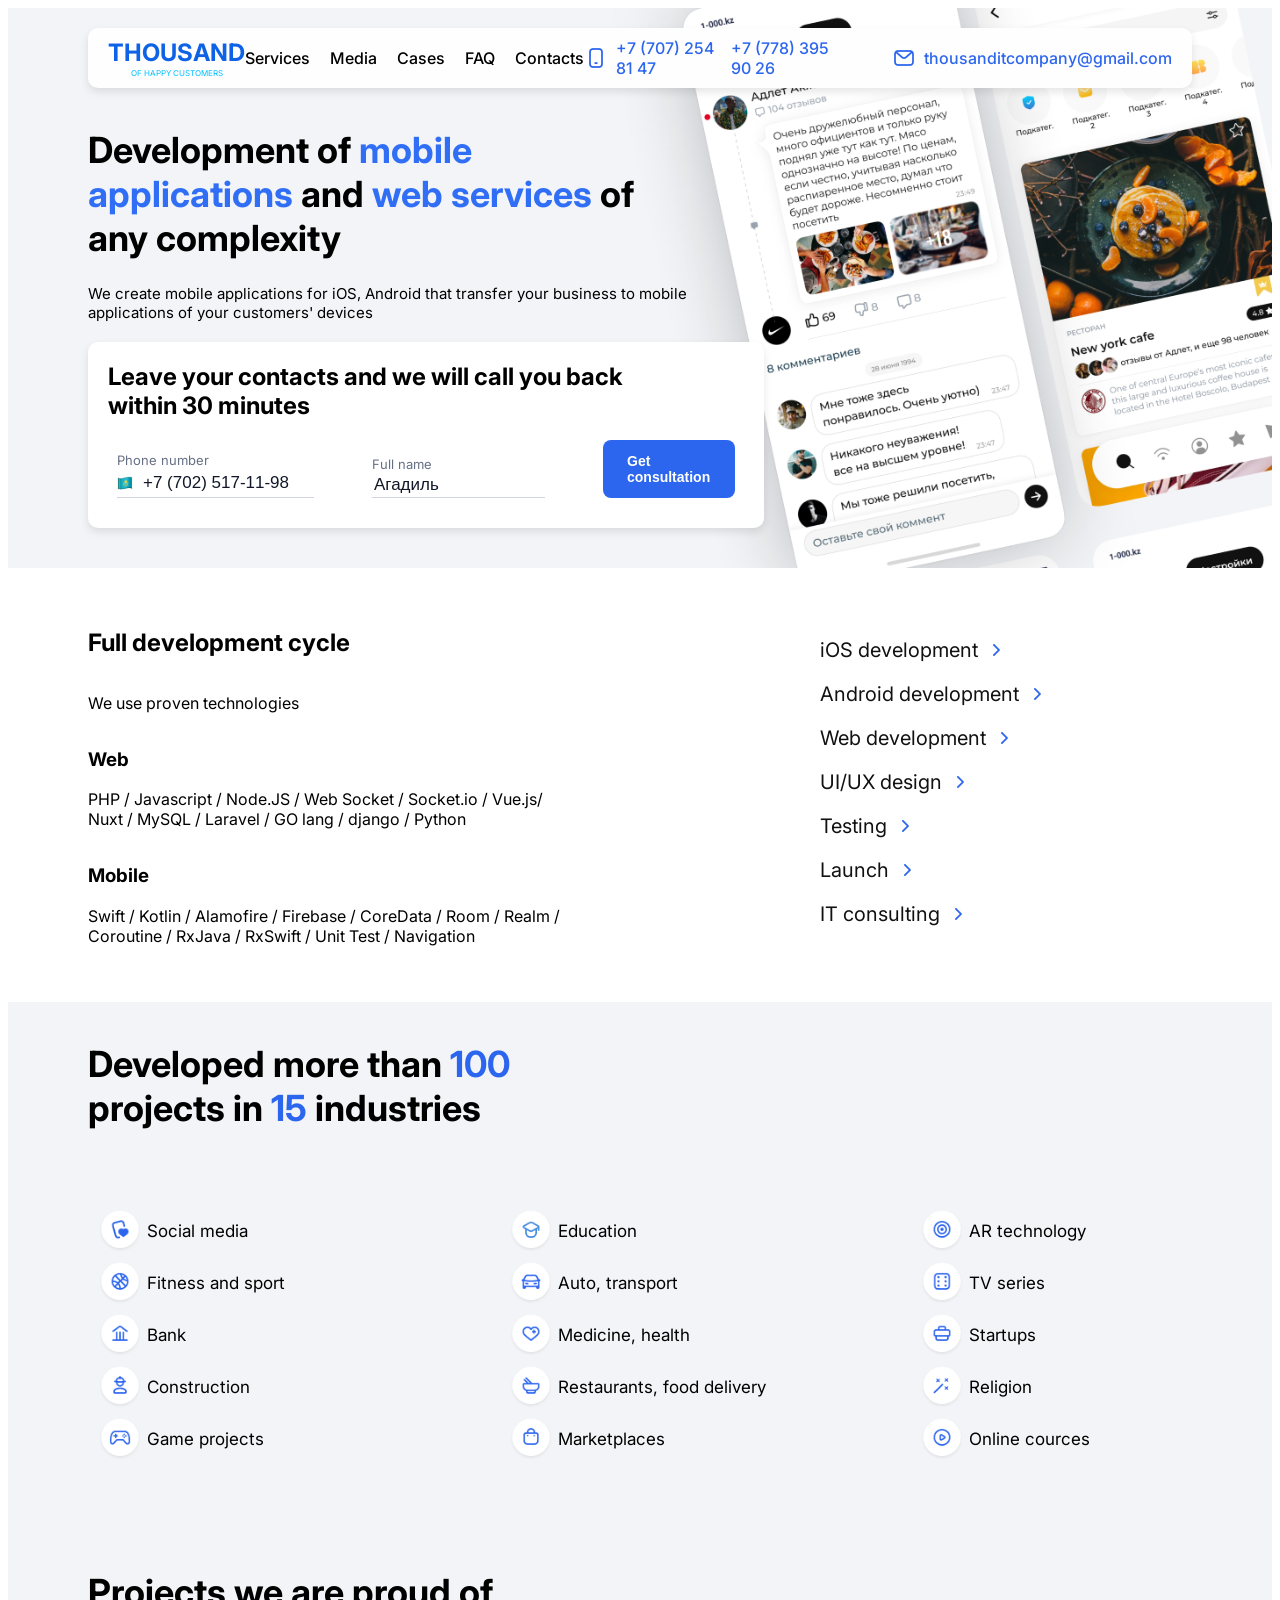
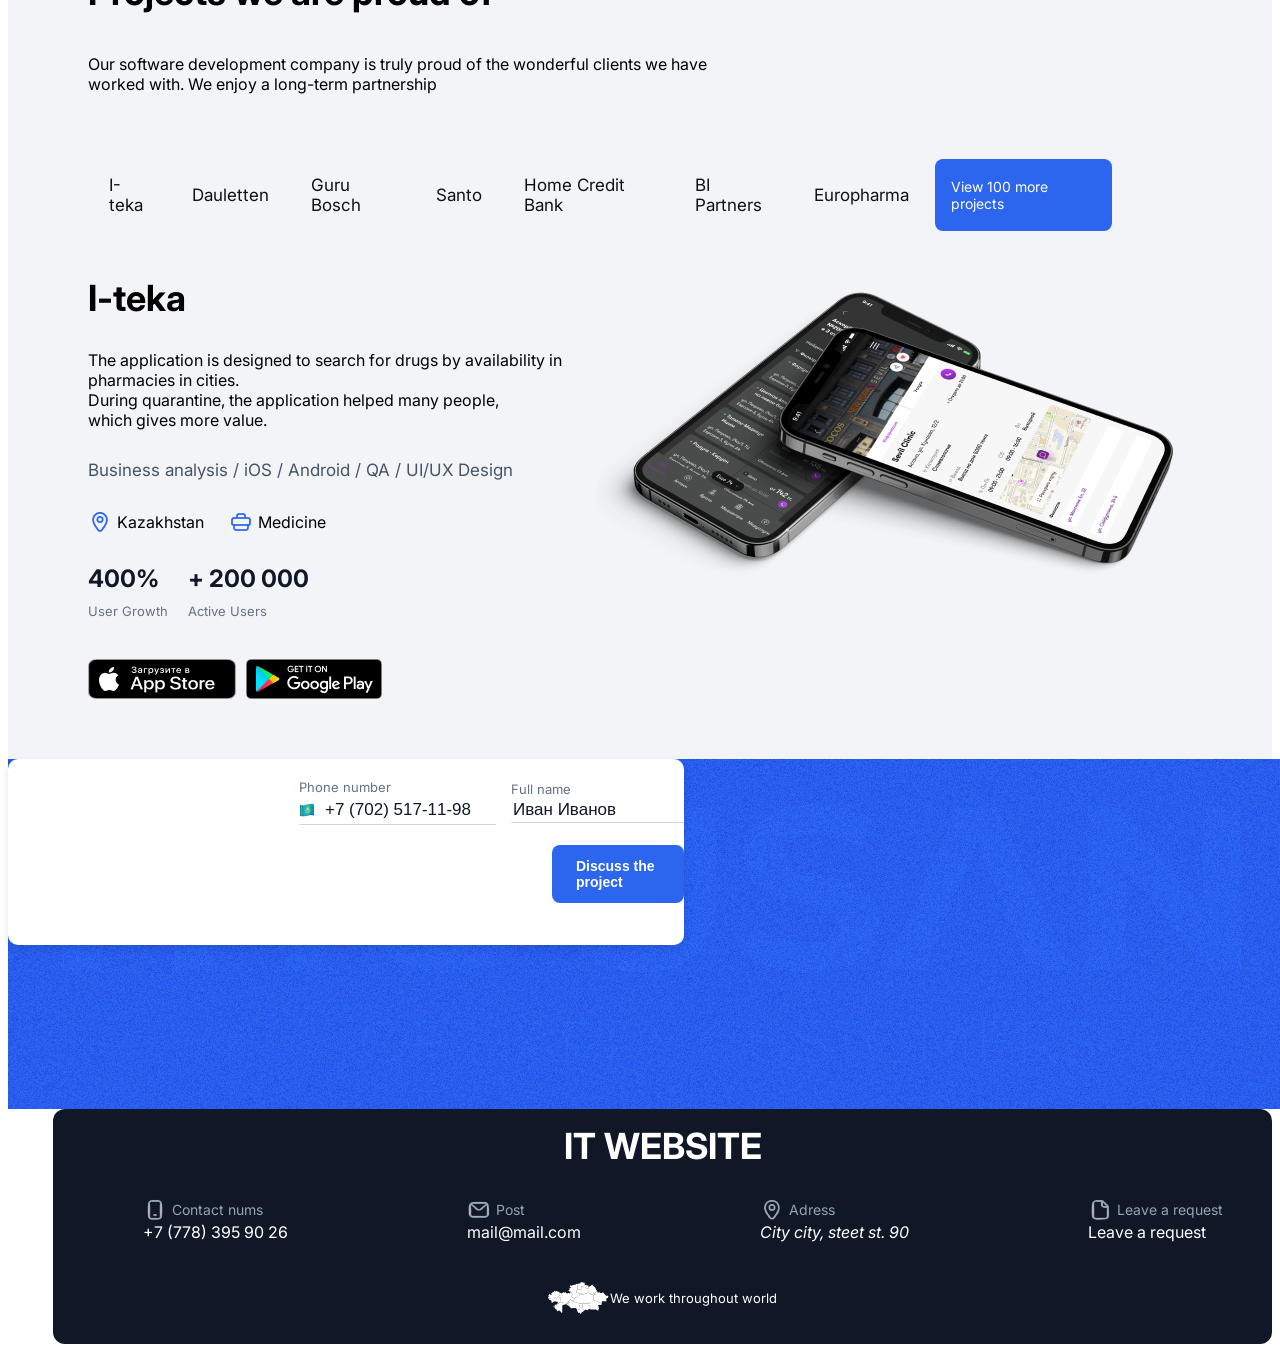
==== index.html @ 6e83b993 "98% desktop" ====
<!DOCTYPE html>
<html lang="ru">

<head>
    <meta charset="UTF-8">
    <title>Thousand</title>
    <link rel="preconnect" href="https://fonts.googleapis.com">
    <link rel="preconnect" href="https://fonts.gstatic.com" crossorigin>
    <link href="https://fonts.googleapis.com/css2?family=Inter:wght@100..900&display=swap" rel="stylesheet">
    <link rel="stylesheet" href="css/style.css">
    <meta name="viewport" content="width=device-width, initial-scale=1.0">
</head>

<body>
    <div class="page_background">
        <input type="checkbox" id="menu-toggle" class="menu-checkbox">

        <header class="header_mobile">
            <label for="menu-toggle" class="poloski" id="poloski">
                <span></span>
                <span></span>
                <span></span>
            </label>
            <div class="company_name">
                <span style="color: #2563eb; font-weight: bold;">IT WEBSITE</span>
            </div>
            <div class="mobile-header-contact">
                <a href="mailto:itcompany@mail.com">
                    <img src="img/email.png" alt="Email">
                </a>
            </div>
        </header>

        <div class="mobile-menu" id="mobileMenu">
            <label for="menu-toggle" class="close-btn" id="closeBtn">&times;</label>

            <div class="mobile-menu-logo">
                <span style="color: #2563eb; font-weight: bold; font-size: 22px;">IT WEBSITE</span>
            </div>

            <nav class="mobile-nav-links">
                <a href="#services" class="mob-link">Services</a>
                <a href="#media" class="mob-link">Media</a>
                <a href="#cases" class="mob-link">Cases</a>
                <a href="#faq" class="mob-link">FAQ</a>
                <a href="#contacts" class="mob-link">Contacts</a>
            </nav>

            <div class="mobile-menu-contacts">
                <div class="contact_group">
                    <a href="tel:+71111111111" class="contact_link"> +7 (111) 111 11 11</a>
                    <a href="tel:+71111111111" class="contact_link"> +7 (111) 111 11 11</a>
                </div>
                <div class="contact_group">
                    <a href="mailto:itcompany@mail.com" class="contact_link"><img src="img/email.png" alt="Email"
                            class="email_icon" /> itcompany@mail.com</a>
                </div>
            </div>
        </div>
        <header class="header_pc">
            <div class="company_name">
                <span>
                    THOUSAND
                </span>
                <p>
                    OF HAPPY CUSTOMERS
                </p>
            </div>
            <nav class="header_link">
                <a href="#services">Services</a>
                <a href="#media">Media</a>
                <a href="#cases">Cases</a>
                <a href="#faq">FAQ</a>
                <a href="#contacts">Contacts</a>
            </nav>
            <div class="header_contacts">
                <div class="contact_group">
                    <img src="img/phone.png" alt="Телефон" class="phone_icon" />
                    <a href="tel:+77072548147" class="contact_link">+7 (707) 254 81 47</a>
                    <a href="tel:+77783959026" class="contact_link">+7 (778) 395 90 26</a>
                </div>

                <div class="contact_group">
                    <img src="img/email.png" alt="Email" class="email_icon" />
                    <a href="mailto:thousanditcompany@gmail.com" class="contact_link">thousanditcompany@gmail.com</a>
                </div>
            </div>
        </header>
        <main>
            <h1>
                Development of <span class='text_blue'>mobile <br>
                    applications</span> and <span class='text_blue'>web services</span> of <br>
                any complexity
            </h1>
            <p>
                We create mobile applications for iOS, Android that transfer your business to mobile<br>
                applications of your customers' devices
            </p>
            <div class="form">
                <h2>
                    Leave your contacts and we will call you back <br>
                    within 30 minutes
                </h2>
                <form>
                    <div class="form_field">
                        <div class="form_section">
                            <label>Phone number </label>
                            <div class="input_flag">
                                <img src="img/kazahstan.png" class="flag-icon">
                                <input type="tel" placeholder="+7 (702) 517-11-98">
                            </div>
                        </div>
                        <div class="form_section">
                            <label>Full name</label>
                            <input type="text" placeholder="Агадиль">
                        </div>
                        <button class="button_form" type="submit">
                            Get <br>
                            consultation
                        </button>
                    </div>

                </form>
            </div>

        </main>
    </div>
    <div class="Full_Development_Cycle">
        <div class="Full_Development_Cycle_left">
            <h2>
                Full development cycle
            </h2>
            <p class="Full_Development_Cycle_h">
                We use proven technologies
            </p>
            <div class="Full_Development_Cycle_cont_left">
                <h3>
                    Web
                </h3>
                <p>
                    PHP / Javascript / Node.JS / Web Socket / Socket.io /
                    Vue.js/ <br>Nuxt / MySQL / Laravel / GO lang / django / Python
                </p>
            </div>
            <div class="Full_Development_Cycle_cont_left">
                <h3>
                    Mobile
                </h3>
                <p>
                    Swift / Kotlin / Alamofire / Firebase / CoreData / Room / Realm /<br>
                    Coroutine / RxJava / RxSwift / Unit Test / Navigation
                </p>
            </div>
        </div>
        <div class="Full_Development_Cycle_right">
            <a href="#">
                iOS development <img src="img/strelka.png">
            </a>
            <a href="#">
                Android development <img src="img/strelka.png">
            </a>
            <a href="#">
                Web development <img src="img/strelka.png">
            </a>
            <a href="#">
                UI/UX design <img src="img/strelka.png">
            </a>
            <a href="#">
                Testing <img src="img/strelka.png">
            </a>
            <a href="#">
                Launch <img src="img/strelka.png">
            </a>
            <a href="#">
                IT consulting <img src="img/strelka.png">
            </a>
        </div>
    </div>
    <div class="page_3">
        <h2>
            Developed more than <span class="blue">100</span>
            <br>
            projects in <span class="blue">15</span> industries
        </h2>
        <div class="page_3_cat">
            <p>
                <img src="img/sm.png"> Social media
            </p>
            <p>
                <img src="img/fas.png"> Fitness and sport
            </p>
            <p>
                <img src="img/bank.png"> Bank
            </p>
            <p>
                <img src="img/construction.png"> Construction
            </p>
            <p>
                <img src="img/gp.png"> Game projects
            </p>
            <p>
                <img src="img/education.png"> Education
            </p>
            <p>
                <img src="img/at.png"> Auto, transport
            </p>
            <p>
                <img src="img/mh.png"> Medicine, health
            </p>
            <p>
                <img src="img/rfd.png"> Restaurants, food delivery
            </p>
            <p>
                <img src="img/market.png"> Marketplaces
            </p>
            <p>
                <img src="img/art.png"> AR technology
            </p>
            <p>
                <img src="img/tvs.png"> TV series
            </p>
            <p>
                <img src="img/start.png"> Startups
            </p>
            <p>
                <img src="img/religion.png"> Religion
            </p>
            <p>
                <img src="img/oc.png"> Online cources
            </p>

        </div>
        <h2>
            Projects we are proud of
        </h2>
        <p class="p_page_3">
            Our software development company is truly
            proud of the wonderful clients we have <br>
            worked with. We enjoy a long-term partnership
        </p>
        <div class="page_3_link_and_text">
            <div class="links_bar">
                <div class="links">
                    <a href="#I-teka">
                        I-teka
                    </a>
                    <a href="Dauletten">
                        Dauletten
                    </a>
                    <a href="Guru Bosch">
                        Guru Bosch
                    </a>
                    <a href="Santo">
                        Santo
                    </a>
                    <a href="Home Credit Bank">
                        Home Credit Bank
                    </a>
                    <a href="BI Partners">
                        BI Partners
                    </a>
                    <a href="Europharma">
                        Europharma
                    </a>
                </div>
                <div class="links_bar_button">
                    <a href="view_100">
                        View 100 more projects
                    </a>
                </div>
            </div>
            <div class="text_and_img_page_3">
                <div class="text_and_img_page_3_left">
                    <h2 id="I-teka">
                        I-teka
                    </h2>
                    <p class="p_page_3">
                        The application is designed to search for drugs by availability in pharmacies in cities. <br>
                        During quarantine, the application helped many people, <br>
                        which gives more value.
                    </p>
                    <p class="p_page_3_2">
                        Business analysis / iOS / Android / QA / UI/UX Design
                    </p>
                    <div class="left_img">
                        <p>
                            <img src="img/geo_blue.png"> Kazakhstan
                        </p>
                        <p>
                            <img src="img/case.png"> Medicine
                        </p>
                    </div>
                    <div class="procent">
                        <div class="procent_1">
                            <span>400%</span>
                            <p>
                                User Growth
                            </p>
                        </div>
                        <div class="procent_2">
                            <span>+ 200 000</span>
                            <p>
                                Active Users
                            </p>
                        </div>
                    </div>
                    <div class="download">
                        <img src="img/ios.png">
                        <img src="img/android.png">
                    </div>
                </div>

                <div class="text_and_img_page_3_right">
                    <img src="img/1.png">
                </div>
            </div>
        </div>
        <div class="form_discuss">
            <div class="form_discuss_left">

            </div>
            <div class="form_discuss_right">
                <div class="form">

                    <form>
                        <div class="form_field" id="form_field">
                            <div class="form_f">
                                <div class="form_section" id="form_section">
                                    <label>Phone number </label>
                                    <div class="input_flag">
                                        <img src="img/kazahstan.png" class="flag-icon">
                                        <input type="tel" placeholder="+7 (702) 517-11-98">
                                    </div>
                                </div>
                                <div class="form_section">
                                    <label>Full name</label>
                                    <input type="text" placeholder="Иван Иванов">
                                </div>
                            </div>
                            <button class="button_form" type="submit" id="button_form">
                                Discuss the project
                            </button>
                        </div>

                    </form>
                </div>
            </div>
        </div>
    </div>
    <footer>
        <h2>
            IT WEBSITE
        </h2>
        <div class="footer_info">
            <div class="footer_content">
                <div class="footer_content_row_img">
                    <img src="img/phone_footer.png">
                    <span>Contact nums</span>
                </div>
                <a href="tel:+77783959026">+7 (778) 395 90 26</a>
            </div>

            <div class="footer_content">
                <div class="footer_content_row_img">
                    <img src="img/email_footer.png">
                    <span>Post</span>
                </div>
                <a href="mailto:mail@mail.com"> mail@mail.com</a>
            </div>

            <div class="footer_content">
                <div class="footer_content_row_img">
                    <img src="img/geo_footer.png">
                    <span>Adress</span>
                </div>
                <address>
                    City city, steet st. 90
                </address>
            </div>
            <div class="footer_content">
                <div class="footer_content_row_img">
                    <img src="img/doc_footer.png">
                    <span>Leave a request</span>
                </div>
                <a href="#"> Leave a request</a>
            </div>
        </div>
        <div class="footer_down">
            <img src="img/footer_info.png">
            <span>We work throughout world</span>
        </div>
    </footer>
</body>

</html>
---- css/style.css ----
body {
    display: flex;
    flex-direction: column;
    font-family: "Inter", Arial, sans-serif;
    font-size: 16px;
    min-height: 100vh;

}

.page_background {
    flex: 1 0 auto;
    background-size: cover;
    background-image: url('../img/background.png');
    background-position: center;
    background-repeat: no-repeat;
}

main {
    margin: 40px 80px;
    font-size: 18px;
}

main p {
    font-size: 15px;
}

header {
    display: flex;
    flex-direction: row;
    justify-content: space-between;
    align-items: center;
    height: 60px;
    margin: 20px 80px;
    position: sticky;
    top: 0;
    z-index: 1000;
    background-color: #fffefe;
    box-shadow: 0 4px 8px rgba(0, 0, 0, 0.1);
    border-radius: 10px;

}

header a {
    text-decoration: none;
    color: black;
    font-weight: 500;
}

header img {
    display: block;
    width: 24px;
    height: 24px;
}

.company_name {
    padding-left: 20px;
}

.company_name span {
    font-size: 24px;
    font-weight: bold;
    color: #0E62E6;
}

.company_name p {
    font-size: 8px;
    padding: 0;
    margin: 1px;
    text-align: center;
    color: #00BFFF;
}

.header_contacts {
    display: flex;
    flex-direction: row;
    gap: 30px;
}

.header_link {
    display: flex;
    flex-direction: row;
    gap: 20px;
}

.contact_group {
    display: flex;
    flex-direction: row;
    gap: 8px;
    align-items: center;
    padding-right: 20px;
}

.contact_group a {
    color: #2D66EE;
}

.text_blue {
    color: #306FF5;
}

.form {
    width: 676px;
    height: 186px;
    background-color: #FFFFFF;
    box-shadow: 0 4px 8px rgba(0, 0, 0, 0.1);
    border-radius: 10px;
}

.form h2 {
    font-size: 24px;
    font-weight: 700;
    margin-left: 20px;
    padding-top: 20px;
}

input {
    border: none;
    border-bottom: 0.7px solid #D0D5DD;
    padding-bottom: 4px;
}

.input_flag {
    border: none;
    display: flex;
    align-items: center;
    gap: 8px;
    border-bottom: 0.7px solid #D0D5DD;
    padding-bottom: 4px;
}

::placeholder {
    color: #101828;
    font-size: 17px;
    font-weight: 400;
}

.input_flag input {
    border-bottom: none;
    padding-bottom: 0;
}

label {
    font-size: 13px;
    color: #667085;
}

.form_field {
    display: flex;
    flex-direction: row;
    justify-content: space-around;
    align-items: flex-end;
}

.form_section {
    display: flex;
    flex-direction: column;
    gap: 5px;
}

.flag-icon {
    width: 16px;
    height: 20px;
}

.button_form {
    background-color: #2D66EE;
    color: white;
    width: 132px;
    height: 58px;
    text-align: left;
    padding: 11px 24px;
    font-size: 14px;
    font-weight: 600;
    border: none;
    border-radius: 8px;
}

footer {
    background-color: #101828;
    margin-left: 45px;
    margin-bottom: 20px;
    border-radius: 12px;
    padding-bottom: 30px;

}

footer h2 {
    font-size: 36px;
    text-align: center;
    color: white;
    margin-top: 15px;
}

.footer_content {
    display: flex;
    flex-direction: column;
    justify-content: space-between;
    color: #98A2B3;

}

.footer_info img {
    width: 30.41px;
    height: 16px;
}

.footer_info {
    display: flex;
    flex-direction: row;
    gap: 80px;
    margin-left: 40px;
    margin-bottom: 40px;
    justify-content: space-around;
}

.footer_content_row_img {
    display: flex;
    flex-direction: row;
    align-items: center;
    font-size: 14px;
    color: #98A2B3;
    gap: 5px;
}

.footer_content_row_img img {
    width: 24px;
    height: 24px;
}

.footer_content a,
address {
    text-decoration: none;
    color: white;
}

.footer_down {
    display: flex;
    flex-direction: row;
    align-items: center;
    justify-content: center;
    color: #FFFFFF;
    font-size: 13px;
}

.mobile-menu {
    display: none;
}

.header_mobile {
    display: none;
}

.menu-checkbox {
    display: none;
}

.mobile-menu {
    display: none;
    flex-direction: column;
    justify-content: space-between;
    position: fixed;
    top: 0;
    left: 0;
    width: 100%;
    height: 100vh;
    background-color: #ffffff;
    z-index: 2000;
    padding: 25px 20px;
    box-sizing: border-box;
}

.menu-checkbox:checked~.mobile-menu {
    display: flex;
}

.mobile-nav-links {
    display: flex;
    flex-direction: column;
    gap: 20px;
}

.mob-link {
    text-decoration: none;
    color: #101828;
    font-size: 20px;
    font-weight: 500;
}

.mobile-menu-contacts {
    display: flex;
    flex-direction: row;
    gap: 5px;
}

.mobile-menu-contacts .contact_group {
    flex-direction: column;
    align-items: flex-start;
}

.close-btn {
    font-size: 36px;
    color: #2D66EE;
    align-self: flex-start;
    line-height: 1;
}

.Full_Development_Cycle {
    display: flex;
    flex-direction: row;
    background-color: #FFFFFF;
    margin: 40px 80px;
    align-items: flex-start;
    gap: 200px;

}

.Full_Development_Cycle_left {
    display: flex;
    flex-direction: column;

}

.Full_Development_Cycle_right {
    margin-top: 20px;
    display: flex;
    flex-direction: column;
    font-size: 17px;
    margin-left: 50px;

}

.Full_Development_Cycle_cont_left h2 {
    font-size: 36px;
}

.Full_Development_Cycle_right img {
    display: block;
    box-sizing: border-box;
    width: 7px;
    height: 12px;
}

.Full_Development_Cycle_right a {
    display: flex;
    flex-direction: row;
    gap: 15px;
    align-items: center;
    font-weight: 400;
    font-size: 20px;
    padding: 10px;
}


.Full_Development_Cycle_right a:link,
.Full_Development_Cycle_right a:visited {
    color: #111111;
    text-decoration: none;
}

.Full_Development_Cycle_right a:hover {
    text-decoration: underline;
    text-decoration-color: #2D66EE;
    cursor: pointer;
}

.page_3 {
    background-color: #F2F4F7;
    display: flex;
    flex-direction: column;
}

.page_3_cat {
    display: flex;
    flex-direction: column;
    flex-wrap: wrap;
    gap: 10px;
    margin: 40px 80px;
    width: 1223px;
    height: 280px;
}

.page_3_cat p {
    display: flex;
    flex-direction: row;
    font-size: 17px;
    padding: 0;
    margin: 10px;
    align-items: center;
    gap: 5px;
    width: 331px;
    height: 22px;
    font-weight: 500px;
}

.page_3_cat p img {
    width: 44px;
    height: 44px;
}

.blue {
    color: #2D66EE;
}

.page_3 h2 {
    font-size: 36px;
    margin: 40px 80px;
}

.p_page_3 {
    margin: 0px 80px;
    padding: 0;
}

.page_3_link_and_text {
    display: flex;
    flex-direction: column;
    margin: 20px 80px;
    justify-content: space-between;
}

.links_bar {
    display: flex;
    flex-direction: row;
    gap: 10px;
    margin: 45px 80px;
    margin-left: 5px;
}

.links {
    display: flex;
    font-size: 17px;
    gap: 10px;
}

.links a {
    display: flex;
    flex-direction: row;
    align-items: center;
    padding: 16px;
}

.links_bar_button {
    background-color: #2D66EE;
    align-items: center;
    border-radius: 8px;
    display: flex;
    justify-content: center;
    margin-left: auto;
}

.links_bar_button a {
    padding: 16px;
    font-size: 14px;
    text-decoration: none;
    color: white;
    align-items: center;
}

.links a:link,
.links a:visited {
    color: #111111;
    text-decoration: none;
}
.links a.active { 
  text-decoration: underline; 
}

.links a:hover {
    text-decoration: underline;
    text-decoration-color: #2D66EE;
    cursor: pointer;
}

.text_and_img_page_3 {
    display: flex;
    flex-direction: row;
    align-items: flex-start;
    
}
.text_and_img_page_3_left p{
    margin: 30px 0;
}
.text_and_img_page_3_left h2 {
    font-size: 36px;
    margin: 0;
}
.text_and_img_page_3_right img{
    width: 600px;
    height: 326px;
}
.p_page_3_2{
    font-size: 17px;
    color: #475467;
}
.left_img{
    display: flex;
    gap: 25px;
}
.left_img img {
    width: 24px;
    height: 24px;
}
.left_img p{
    display: flex;
    flex-direction: row;
    gap: 5px;
    align-items: center;
    margin: 0;
}

.download{
    display: flex;
    flex-direction: row;
    gap: 10px;
    margin: 40px 0;
}
.procent{
    display: flex;
    gap: 20px;
    margin-top: 30px;

}
.procent span{
    color: #101828;
    font-size: 24px;
    font-style: bold;
    font-weight: 700;
}
.procent div{
    display: flex;
    flex-direction: column;
}
.procent div p{
    color:#667085;
    font-size: 13px;
    margin-top: 10px;
    margin-bottom: 0;
}
#form_field{
    padding-top: 20px;
    display: flex;
    flex-direction: column;
    gap: 20px;
}

.form_f{
    display: flex;
    flex-direction: row;
    align-items: center;
    justify-content: flex-start;
    gap: 15px;
}
#button_form {
    align-self: flex-end; 
}
.form_discuss{
    width: 1440px;
    height: 350px;
    background-image: url("../img/Fr.png");
    background-repeat: no-repeat;
}

@media (max-width: 768px) {
    body {
        font-size: 15px;
    }

    .header_pc {
        display: none;
    }

    .header_mobile {
        display: flex;
        justify-content: space-between;
        align-items: center;
        padding: 15px 20px;
        margin: 10px 15px;
        background: #fff;
        box-shadow: 0 2px 5px;
        position: sticky;
        top: 0;
        z-index: 100;
    }

    .poloski {
        display: flex;
        flex-direction: column;
        justify-content: space-between;
        width: 24px;
        height: 18px;
    }

    .poloski span {
        display: block;
        height: 3px;
        width: 100%;
        background-color: #2D66EE;
        border-radius: 2px;
    }

    main {
        margin: 20px 15px;
    }

}
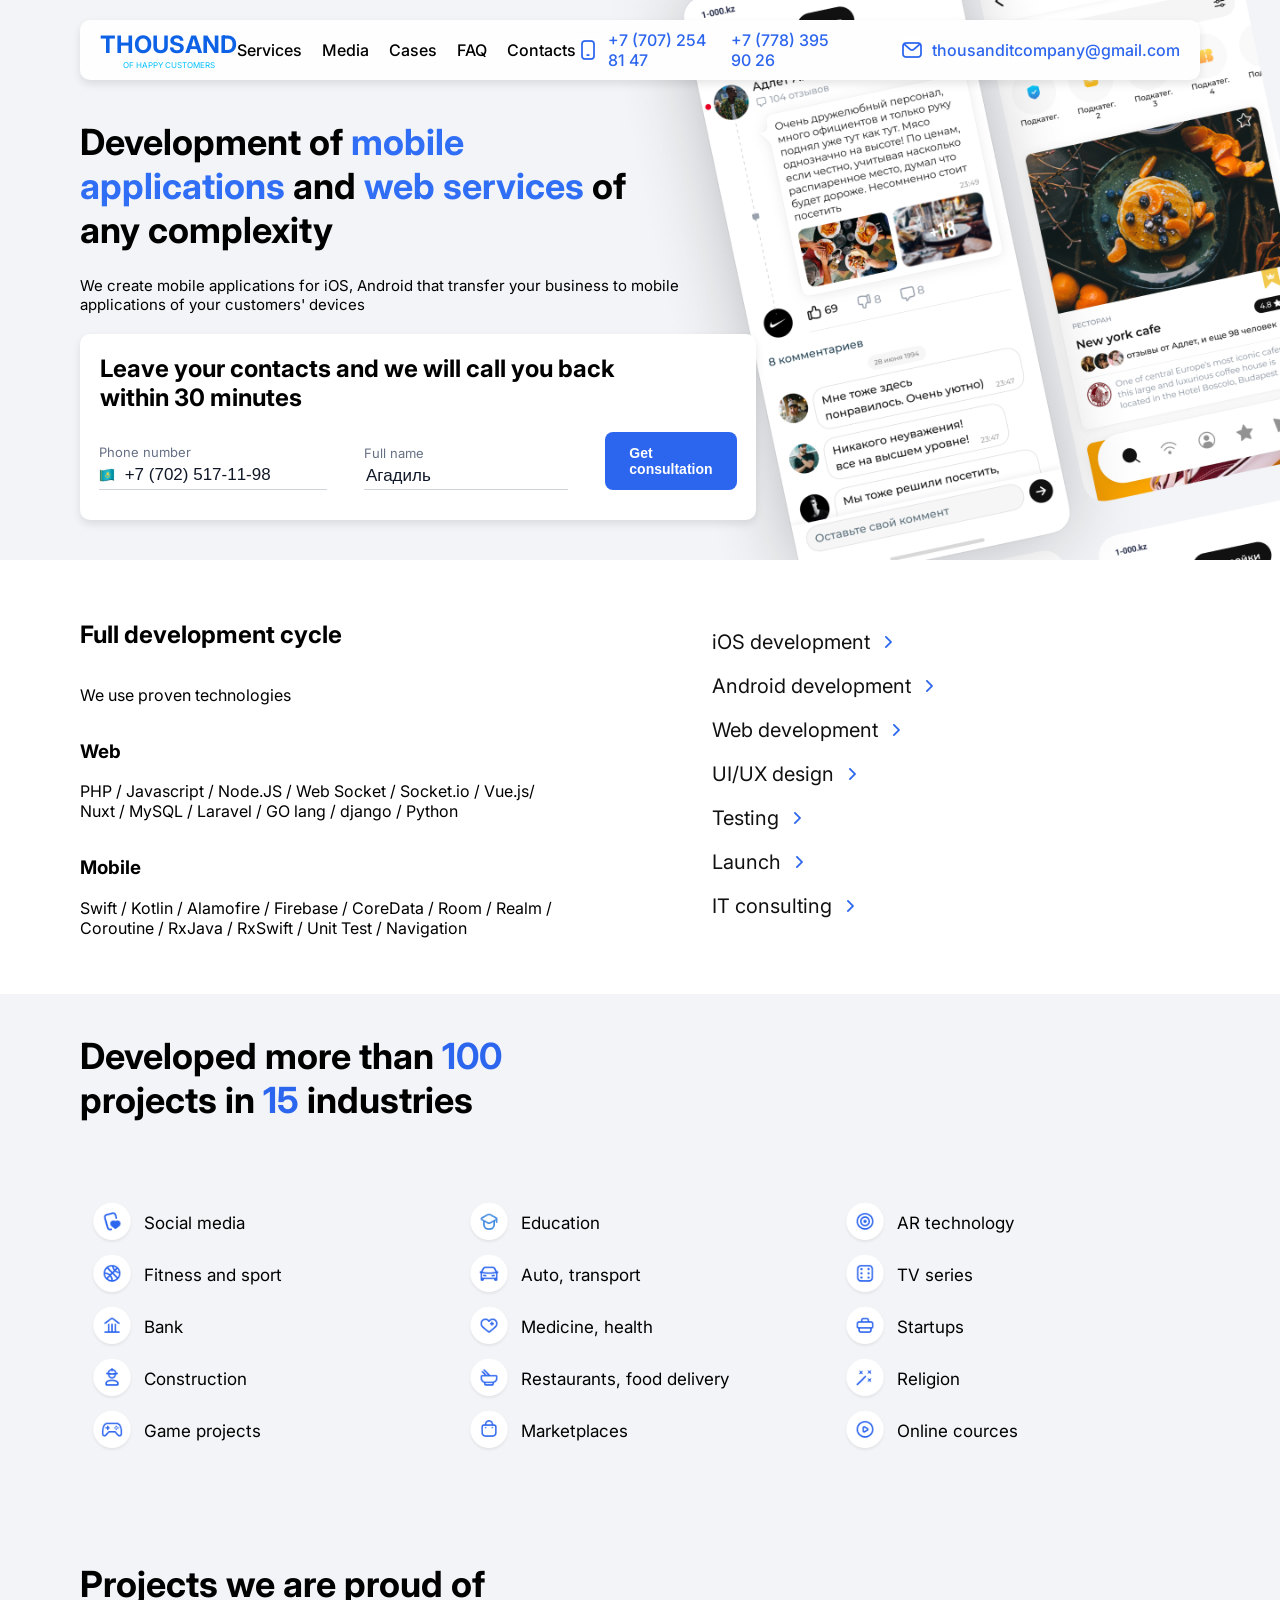
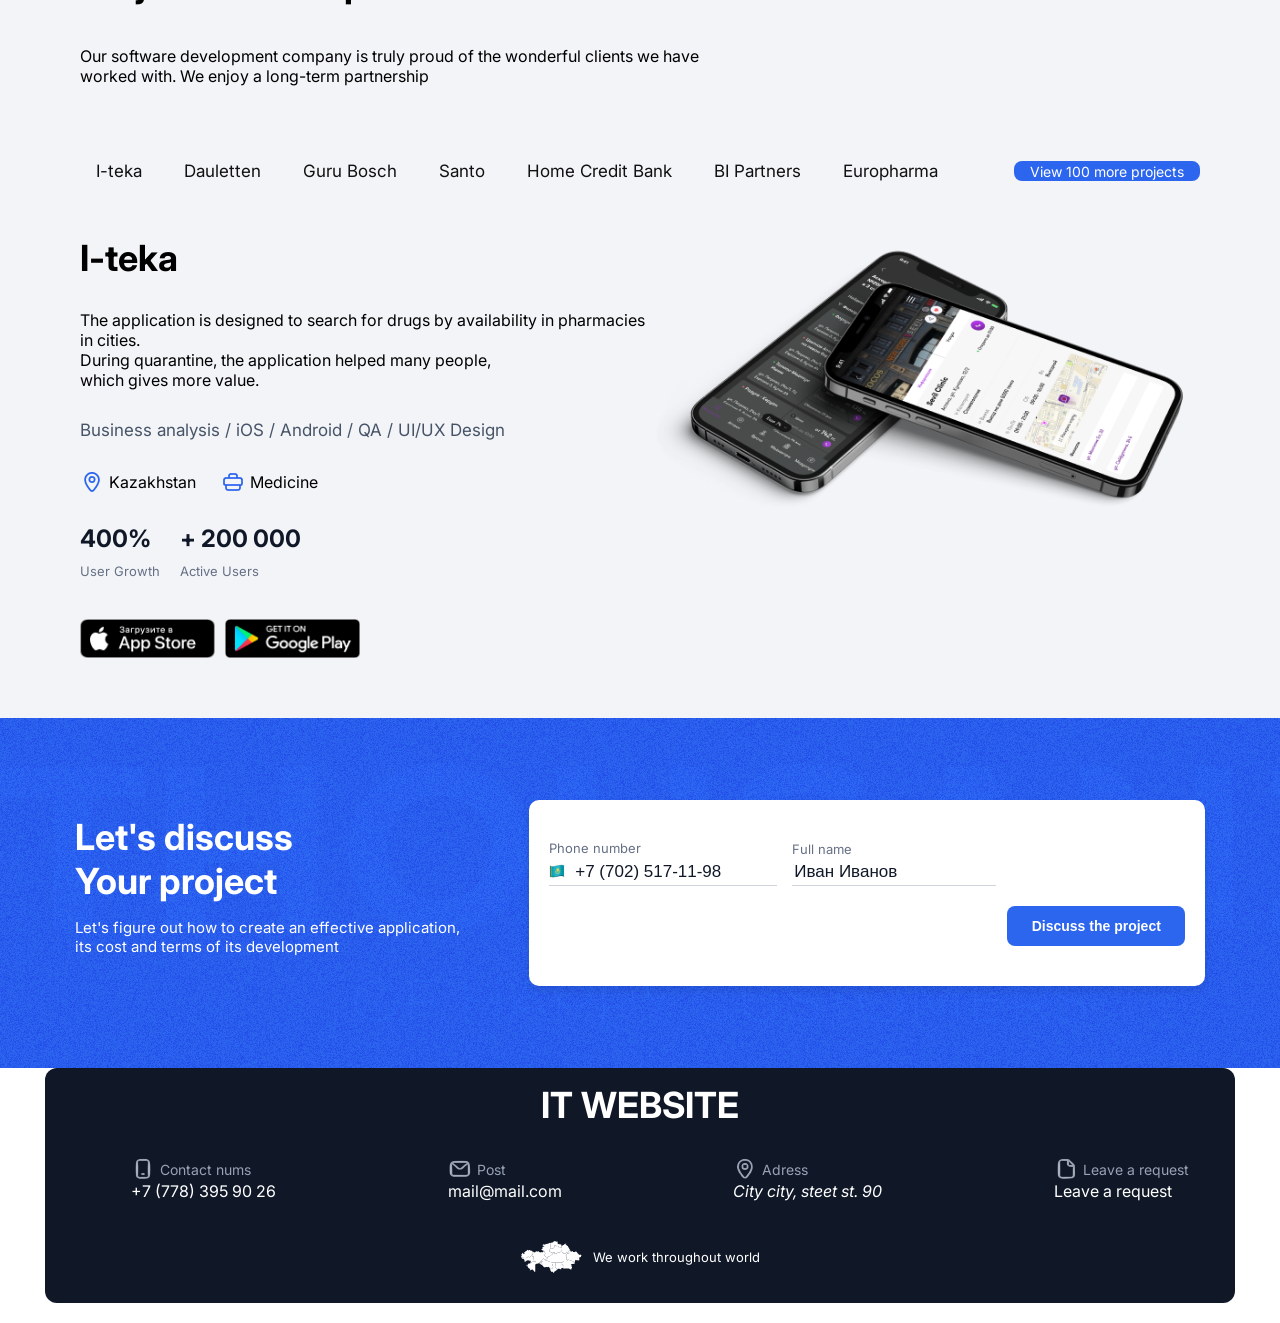
==== commit 893df88d: "final" ====
--- a/index.html
+++ b/index.html
@@ -12,7 +12,7 @@
 </head>
 
 <body>
-    <div class="page_background">
+    <div class="page_background" id="page_background_pc">
         <input type="checkbox" id="menu-toggle" class="menu-checkbox">
 
         <header class="header_mobile">
@@ -35,7 +35,7 @@
             <label for="menu-toggle" class="close-btn" id="closeBtn">&times;</label>
 
             <div class="mobile-menu-logo">
-                <span style="color: #2563eb; font-weight: bold; font-size: 22px;">IT WEBSITE</span>
+                <span style="color: #2563eb; font-weight: bold; font-size: 36px;">IT WEBSITE</span>
             </div>
 
             <nav class="mobile-nav-links">
@@ -48,12 +48,13 @@
 
             <div class="mobile-menu-contacts">
                 <div class="contact_group">
-                    <a href="tel:+71111111111" class="contact_link"> +7 (111) 111 11 11</a>
-                    <a href="tel:+71111111111" class="contact_link"> +7 (111) 111 11 11</a>
+                    <a href="tel:+71111111111" class="contact_link">
+                        <img src="img/phone.png" alt="Телефон" class="phone_icon" /> +7 (111) 111 11 11</a>
+                    <a href="tel:+71111111111" class="contact_link">
+                        <img src="img/phone.png" alt="Телефон" class="phone_icon" /> +7 (111) 111 11 11</a>
                 </div>
                 <div class="contact_group">
-                    <a href="mailto:itcompany@mail.com" class="contact_link"><img src="img/email.png" alt="Email"
-                            class="email_icon" /> itcompany@mail.com</a>
+                    <a href="mailto:itcompany@mail.com" class="contact_link"><img src="img/email.png" alt="Email" class="email_icon" />itcompany@mail.com</a>
                 </div>
             </div>
         </div>
@@ -89,11 +90,11 @@
         <main>
             <h1>
                 Development of <span class='text_blue'>mobile <br>
-                    applications</span> and <span class='text_blue'>web services</span> of <br>
+                    applications</span> and <span class='text_blue'>web <br class="br_mob"> services</span> of <br class="br_pc">
                 any complexity
             </h1>
             <p>
-                We create mobile applications for iOS, Android that transfer your business to mobile<br>
+                We create mobile applications for iOS, Android that <br class="br_mob"> transfer your business to mobile<br class="br_pc">
                 applications of your customers' devices
             </p>
             <div class="form">
@@ -115,7 +116,7 @@
                             <input type="text" placeholder="Агадиль">
                         </div>
                         <button class="button_form" type="submit">
-                            Get <br>
+                            Get <br class="br_pc">
                             consultation
                         </button>
                     </div>
@@ -263,7 +264,7 @@
                         Europharma
                     </a>
                 </div>
-                <div class="links_bar_button">
+                <div class="links_bar_button" id="view_100pc">
                     <a href="view_100">
                         View 100 more projects
                     </a>
@@ -271,8 +272,13 @@
             </div>
             <div class="text_and_img_page_3">
                 <div class="text_and_img_page_3_left">
+                    <img src="img/1.png" id="iteka_img_425">
                     <h2 id="I-teka">
                         I-teka
+                        <div class="links_bar_button" id="view_100_768">
+                    <a href="view_100">
+                        View 100 more projects
+                    </a>
                     </h2>
                     <p class="p_page_3">
                         The application is designed to search for drugs by availability in pharmacies in cities. <br>
@@ -308,6 +314,11 @@
                         <img src="img/ios.png">
                         <img src="img/android.png">
                     </div>
+                    <div class="links_bar_button" id="view_100425">
+                    <a href="view_100">
+                        View 100 more projects
+                    </a>
+                </div>
                 </div>
 
                 <div class="text_and_img_page_3_right">
@@ -317,7 +328,14 @@
         </div>
         <div class="form_discuss">
             <div class="form_discuss_left">
-
+                <h2>
+                    Let's discuss <br>
+                    Your project
+                </h2>
+                <p>
+                    Let's figure out how to create an effective application, <br>
+                    its cost and terms of its development
+                </p>
             </div>
             <div class="form_discuss_right">
                 <div class="form">
@@ -351,7 +369,7 @@
         <h2>
             IT WEBSITE
         </h2>
-        <div class="footer_info">
+        <div class="footer_info" id="footer_info">
             <div class="footer_content">
                 <div class="footer_content_row_img">
                     <img src="img/phone_footer.png">
--- a/css/style.css
+++ b/css/style.css
@@ -1,10 +1,18 @@
+*,
+*::before,
+*::after {
+    box-sizing: border-box;
+}
+#view_100_768{
+    display: none;
+}
 body {
     display: flex;
     flex-direction: column;
     font-family: "Inter", Arial, sans-serif;
     font-size: 16px;
     min-height: 100vh;
-
+    margin: 0;
 }
 
 .page_background {
@@ -37,7 +45,6 @@
     background-color: #fffefe;
     box-shadow: 0 4px 8px rgba(0, 0, 0, 0.1);
     border-radius: 10px;
-
 }
 
 header a {
@@ -100,10 +107,12 @@
 
 .form {
     width: 676px;
-    height: 186px;
+    max-width: 100%;
+    min-height: 186px;
     background-color: #FFFFFF;
     box-shadow: 0 4px 8px rgba(0, 0, 0, 0.1);
     border-radius: 10px;
+    box-sizing: border-box;
 }
 
 .form h2 {
@@ -117,6 +126,7 @@
     border: none;
     border-bottom: 0.7px solid #D0D5DD;
     padding-bottom: 4px;
+    font-size: 16px;
 }
 
 .input_flag {
@@ -149,6 +159,7 @@
     flex-direction: row;
     justify-content: space-around;
     align-items: flex-end;
+    padding-bottom: 20px;
 }
 
 .form_section {
@@ -173,15 +184,14 @@
     font-weight: 600;
     border: none;
     border-radius: 8px;
+    cursor: pointer;
 }
 
 footer {
     background-color: #101828;
-    margin-left: 45px;
-    margin-bottom: 20px;
+    margin: 0 45px 20px 45px;
     border-radius: 12px;
     padding-bottom: 30px;
-
 }
 
 footer h2 {
@@ -196,7 +206,6 @@
     flex-direction: column;
     justify-content: space-between;
     color: #98A2B3;
-
 }
 
 .footer_info img {
@@ -240,6 +249,7 @@
     justify-content: center;
     color: #FFFFFF;
     font-size: 13px;
+    gap: 10px;
 }
 
 .mobile-menu {
@@ -302,6 +312,7 @@
     color: #2D66EE;
     align-self: flex-start;
     line-height: 1;
+    cursor: pointer;
 }
 
 .Full_Development_Cycle {
@@ -310,14 +321,12 @@
     background-color: #FFFFFF;
     margin: 40px 80px;
     align-items: flex-start;
-    gap: 200px;
-
+    gap: 100px;
 }
 
 .Full_Development_Cycle_left {
     display: flex;
     flex-direction: column;
-
 }
 
 .Full_Development_Cycle_right {
@@ -326,7 +335,6 @@
     flex-direction: column;
     font-size: 17px;
     margin-left: 50px;
-
 }
 
 .Full_Development_Cycle_cont_left h2 {
@@ -350,7 +358,6 @@
     padding: 10px;
 }
 
-
 .Full_Development_Cycle_right a:link,
 .Full_Development_Cycle_right a:visited {
     color: #111111;
@@ -375,7 +382,7 @@
     flex-wrap: wrap;
     gap: 10px;
     margin: 40px 80px;
-    width: 1223px;
+    max-width: 1223px;
     height: 280px;
 }
 
@@ -386,10 +393,9 @@
     padding: 0;
     margin: 10px;
     align-items: center;
-    gap: 5px;
+    gap: 10px;
     width: 331px;
     height: 22px;
-    font-weight: 500px;
 }
 
 .page_3_cat p img {
@@ -422,21 +428,22 @@
     display: flex;
     flex-direction: row;
     gap: 10px;
-    margin: 45px 80px;
-    margin-left: 5px;
+    margin: 45px 0;
+    align-items: center;
 }
 
 .links {
     display: flex;
     font-size: 17px;
     gap: 10px;
+    flex-wrap: wrap;
 }
 
 .links a {
     display: flex;
     flex-direction: row;
     align-items: center;
-    padding: 16px;
+    padding: 10px 16px;
 }
 
 .links_bar_button {
@@ -461,8 +468,9 @@
     color: #111111;
     text-decoration: none;
 }
-.links a.active { 
-  text-decoration: underline; 
+
+.links a.active {
+    text-decoration: underline;
 }
 
 .links a:hover {
@@ -475,32 +483,40 @@
     display: flex;
     flex-direction: row;
     align-items: flex-start;
-    
-}
-.text_and_img_page_3_left p{
+    justify-content: space-between;
+}
+
+.text_and_img_page_3_left p {
     margin: 30px 0;
 }
+
 .text_and_img_page_3_left h2 {
     font-size: 36px;
     margin: 0;
 }
-.text_and_img_page_3_right img{
+
+.text_and_img_page_3_right img {
+    max-width: 100%;
     width: 600px;
-    height: 326px;
-}
-.p_page_3_2{
+    height: auto;
+}
+
+.p_page_3_2 {
     font-size: 17px;
     color: #475467;
 }
-.left_img{
+
+.left_img {
     display: flex;
     gap: 25px;
 }
+
 .left_img img {
     width: 24px;
     height: 24px;
 }
-.left_img p{
+
+.left_img p {
     display: flex;
     flex-direction: row;
     gap: 5px;
@@ -508,63 +524,214 @@
     margin: 0;
 }
 
-.download{
+.download {
     display: flex;
     flex-direction: row;
     gap: 10px;
     margin: 40px 0;
 }
-.procent{
+
+.download img {
+    max-width: 135px;
+    height: auto;
+}
+
+.procent {
     display: flex;
     gap: 20px;
     margin-top: 30px;
-
-}
-.procent span{
+}
+
+.procent span {
     color: #101828;
     font-size: 24px;
-    font-style: bold;
     font-weight: 700;
 }
-.procent div{
-    display: flex;
-    flex-direction: column;
-}
-.procent div p{
-    color:#667085;
+
+.procent div {
+    display: flex;
+    flex-direction: column;
+}
+
+.procent div p {
+    color: #667085;
     font-size: 13px;
     margin-top: 10px;
     margin-bottom: 0;
 }
-#form_field{
-    padding-top: 20px;
-    display: flex;
-    flex-direction: column;
+
+#form_field {
+    padding-top: 40px;
+    margin-left: 20px;
+    display: flex;
+    flex-direction: column;
+    align-items: flex-start;
     gap: 20px;
 }
 
-.form_f{
+.form_f {
     display: flex;
     flex-direction: row;
     align-items: center;
     justify-content: flex-start;
     gap: 15px;
 }
+
 #button_form {
-    align-self: flex-end; 
-}
-.form_discuss{
-    width: 1440px;
-    height: 350px;
+    align-self: flex-end;
+    width: 178px;
+    height: 40px;
+    margin-right: 20px;
+    text-align: center;
+    padding: 0;
+}
+
+.form_discuss {
+    width: 100%;
+    min-height: 350px;
+    display: flex;
+    align-items: center;
+    justify-content: space-around;
     background-image: url("../img/Fr.png");
     background-repeat: no-repeat;
-}
+    background-size: cover;
+    box-sizing: border-box;
+    padding: 30px 40px;
+}
+
+.form_discuss_left h2 {
+    margin: 0;
+    font-size: 36px;
+    color: white;
+    font-weight: 700;
+}
+
+.form_discuss_left p {
+    font-size: 15px;
+    color: white;
+}
+
+.br_mob {
+    display: none;
+}
+
+.br_pc {
+    display: inline;
+}
+
+#view_100425 {
+    display: none;
+}
+
+#view_100pc {
+    display: block;
+}
+
+#iteka_img_425 {
+    display: none;
+}
+#view_100_768{
+    display: none;
+}
+
+
 
 @media (max-width: 768px) {
-    body {
-        font-size: 15px;
-    }
-
+    
+    .form_discuss_left p{
+        margin-left: 20px;
+    }
+    .form_discuss_left{
+        align-self: start;
+    }
+    .text_and_img_page_3_left h2{
+        display: flex;
+        justify-content: space-between;
+    }
+    #view_100_768{
+        display: inline-block;
+    }
+    
+    #view_100pc{
+        display: none;
+    }
+    .links{
+        font-size: 12px;
+        
+    }
+    
+    .br_pc{
+        display: none;
+    }
+    .button_form{
+        width: 190px;
+        height: 40px;
+    }
+    .button_form {
+        font-size: 14px;
+    }
+    .mob-link{
+        font-size: 36px;
+        
+    }
+    .form_field{
+        flex-direction: column;
+        align-items: stretch;
+        gap: 20px;
+    }
+    .form{
+        width: 382px;
+        height: 356px;
+    }
+    .mob-link{
+        justify-content: center;
+        display: flex;
+    }
+    .mobile-menu-contacts{
+        display: flex;
+        flex-direction: row;
+    }
+    .contact_link{
+        display: flex;
+        width: 172px;
+    }
+    .mobile-menu {
+        align-items: center;
+        gap: 5px;
+        padding: 0;
+
+    }
+    .contact_link{
+        font-size: 18px;
+    }
+    .mobile-menu-contacts .contact_group {
+        display: flex;
+        flex-direction: row;
+        flex-wrap: nowrap;
+        align-items: center;
+        padding-bottom: 50px;
+    }
+    .contact_group a{
+        display: flex;
+        text-decoration: none;
+        
+    }
+    .contact_group img {
+        display: block;
+        width: 28px;
+        height: 28px;
+    }
+    .form {
+        padding: 20px;
+    }
+    .form_discuss_right .form{
+        width: 600px;
+        height: 190px;
+    }
+    .form h2 {
+        margin-left: 0;
+        padding-top: 0;
+    }
     .header_pc {
         display: none;
     }
@@ -574,12 +741,12 @@
         justify-content: space-between;
         align-items: center;
         padding: 15px 20px;
-        margin: 10px 15px;
+        margin: 10px 20px;
         background: #fff;
-        box-shadow: 0 2px 5px;
         position: sticky;
         top: 0;
         z-index: 100;
+        border-radius: 10px;
     }
 
     .poloski {
@@ -588,6 +755,7 @@
         justify-content: space-between;
         width: 24px;
         height: 18px;
+        cursor: pointer;
     }
 
     .poloski span {
@@ -599,7 +767,384 @@
     }
 
     main {
+        margin: 30px 20px;
+    }
+
+    .Full_Development_Cycle {
+        flex-direction: row;
+        margin: 30px 20px;
+        column-gap: 50px;
+    }
+    .Full_Development_Cycle p{
+        font-size: 14px;
+    }
+
+    .Full_Development_Cycle_right {
+        margin-left: 0;
+        padding-top: 60px;
+        width: 100%;
+    }
+
+
+    .page_3 h2,
+    .p_page_3,
+    .page_3_link_and_text {
+        margin-left: 20px;
+        margin-right: 20px;
+    }
+
+    .page_3_cat {
+        margin: 20px;
+        height: auto;
+        flex-direction: row;
+        flex-wrap: wrap;
+        gap: 15px;
+    }
+
+    .page_3_cat p {
+        width: 45%;
+        margin: 5px 0;
+    }
+
+    .text_and_img_page_3 {
+        flex-direction: column;
+        gap: 30px;
+    }
+
+    .text_and_img_page_3_right img {
+        width: 100%;
+        max-width: 480px;
+    }
+
+    .form_discuss {
+        flex-direction: column;
+        padding: 30px 20px;
+        gap: 30px;
+    }
+
+    .form_discuss_right {
+        width: 100%;
+    }
+
+    
+
+    footer {
+        margin: 0 20px 20px 20px;
+    }
+
+    .footer_info {
+        flex-wrap: wrap;
+        gap: 30px;
+        margin-left: 20px;
+    }
+
+    
+
+    #view_100425 {
+        display: none;
+    }
+
+    
+
+    #iteka_img_425 {
+        display: none;
+    }
+}
+
+
+
+
+@media (max-width: 425px) {
+    
+    #view_100_768{
+        display: none;
+    }
+    .footer_content{
+        width: 154px;
+        height: 54px;
+    }
+    .footer_content_row_img span{
+        font-size: 10px;
+    }
+    #footer_info{
+        flex-direction: row;
+        flex-wrap: wrap;
+        width: 375px;
+        height: 142px;
+        column-gap: 4px;
+    }
+    .form_discuss p{
+        margin-left: 20px;
+    }
+    .form_discuss_right .form{
+        margin-top: 60px;
+    }
+    #iteka_img_425 {
+        display: block;
+        width: 340px;
+    }
+
+    .text_and_img_page_3_right {
+        display: none;
+    }
+
+    #view_100425 {
+        display: block;
+        width: 258px;
+        margin-left: 20px;
+    }
+
+    #view_100pc {
+        display: none;
+    }
+
+    #I-teka {
+        margin-left: 5px;
+    }
+
+    .p_page_3_2 {
+        font-size: 14px;
+    }
+
+    .br_pc {
+        display: none;
+    }
+
+    .br_mob {
+        display: inline-block;
+    }
+
+    .page_background {
+
+        background-image: url('../img/back425.png');
+        background-position: top;
+        background-size: 100% auto;
+        background-repeat: no-repeat;
+    }
+
+    .form {
+        width: 100%;
+        height: auto;
+        padding: 15px;
+        margin-top: 180px;
+    }
+
+    body {
+        font-size: 14px;
+    }
+
+    .close-btn {
+        align-self: flex-end;
+        margin-top: 20px;
+        margin-right: 20px;
+        color: grey;
+    }
+
+    .header_mobile {
+        margin: 10px;
+        padding: 10px 15px;
+    }
+
+    .mobile-nav-links {
+        display: flex;
+        gap: 20px;
+        justify-content: center;
+    }
+
+    .mobile-menu {
+        align-items: center;
+        gap: 5px;
+        padding: 0;
+
+    }
+
+    .mobile-menu-logo {
+        margin-bottom: 30px;
+    }
+
+    .mobile-menu-contacts {
+        display: flex;
+        flex-direction: column;
+        gap: 10px;
+    }
+
+    .contact_group {
+        display: flex;
+        flex-direction: row;
+        flex-wrap: nowrap;
+        gap: 5px;
+    }
+
+    .contact_group img {
+        display: block;
+        width: 24px;
+        height: 24px;
+    }
+
+    .contact_link {
+        display: flex;
+        align-items: center;
+        gap: 5px;
+        text-decoration: none;
+    }
+
+    main {
         margin: 20px 15px;
     }
 
+    main h1 {
+        font-size: 24px;
+        line-height: 1.2;
+    }
+
+
+
+
+    .form h2 {
+        font-size: 18px;
+        margin-left: 0;
+        padding-top: 0;
+    }
+
+    .form_field {
+        flex-direction: column;
+        align-items: stretch;
+        gap: 15px;
+        padding-bottom: 0;
+    }
+    .form_field button{
+        width: 255px;
+        height: 40px;
+    }
+
+    .button_form {
+        width: 100%;
+        height: 48px;
+        text-align: center;
+        padding: 0;
+    }
+
+
+    .Full_Development_Cycle {
+        margin: 20px 15px;
+    }
+
+    .Full_Development_Cycle_cont_left h2 {
+        font-size: 26px;
+    }
+
+    .Full_Development_Cycle_right a {
+        justify-content: space-between;
+        padding: 8px 0;
+        font-size: 17px;
+    }
+
+
+    .page_3 h2 {
+        font-size: 24px;
+        margin: 20px 15px 10px 15px;
+    }
+
+    .p_page_3,
+    .page_3_link_and_text {
+        margin-left: 15px;
+        margin-right: 15px;
+
+    }
+
+    .page_3_cat {
+        display: block;
+        column-count: 2;
+        margin: 15px;
+        gap: 16px 10px;
+        width: 369px;
+        height: 457px;
+
+    }
+
+    .page_3_cat p {
+        width: 142px;
+        margin: 0;
+        height: 44px;
+        font-size: 14px;
+
+    }
+
+
+    .links_bar {
+        flex-direction: column;
+        align-items: stretch;
+        margin: 15px 0;
+        gap: 10px;
+    }
+
+    .links {
+        gap: 5px;
+    }
+
+    .links a {
+        padding: 6px 8px;
+        font-size: 14px;
+    }
+
+    .links_bar_button {
+        width: 100%;
+        margin-left: 0;
+    }
+
+    .links_bar_button a {
+        display: block;
+        width: 100%;
+        text-align: center;
+        box-sizing: border-box;
+        padding: 12px;
+    }
+
+    .text_and_img_page_3_right img {
+        width: 100%;
+    }
+
+
+    .form_discuss {
+        padding: 25px 15px;
+    }
+
+    .form_discuss_left h2 {
+        font-size: 26px;
+    }
+
+    #form_field {
+        margin-left: 0;
+        padding-top: 10px;
+        align-items: stretch;
+    }
+
+    .form_f {
+        flex-direction: column;
+        align-items: stretch;
+        width: 100%;
+    }
+
+    #button_form {
+        width: 100%;
+        margin-right: 0;
+        align-self: stretch;
+        height: 48px;
+    }
+
+
+    footer {
+        margin: 20px 10px;
+        padding: 20px 15px;
+    }
+
+    footer h2 {
+        font-size: 24px;
+    }
+
+    .footer_info {
+        flex-direction: column;
+        gap: 20px;
+        margin-left: 0;
+    }
 }
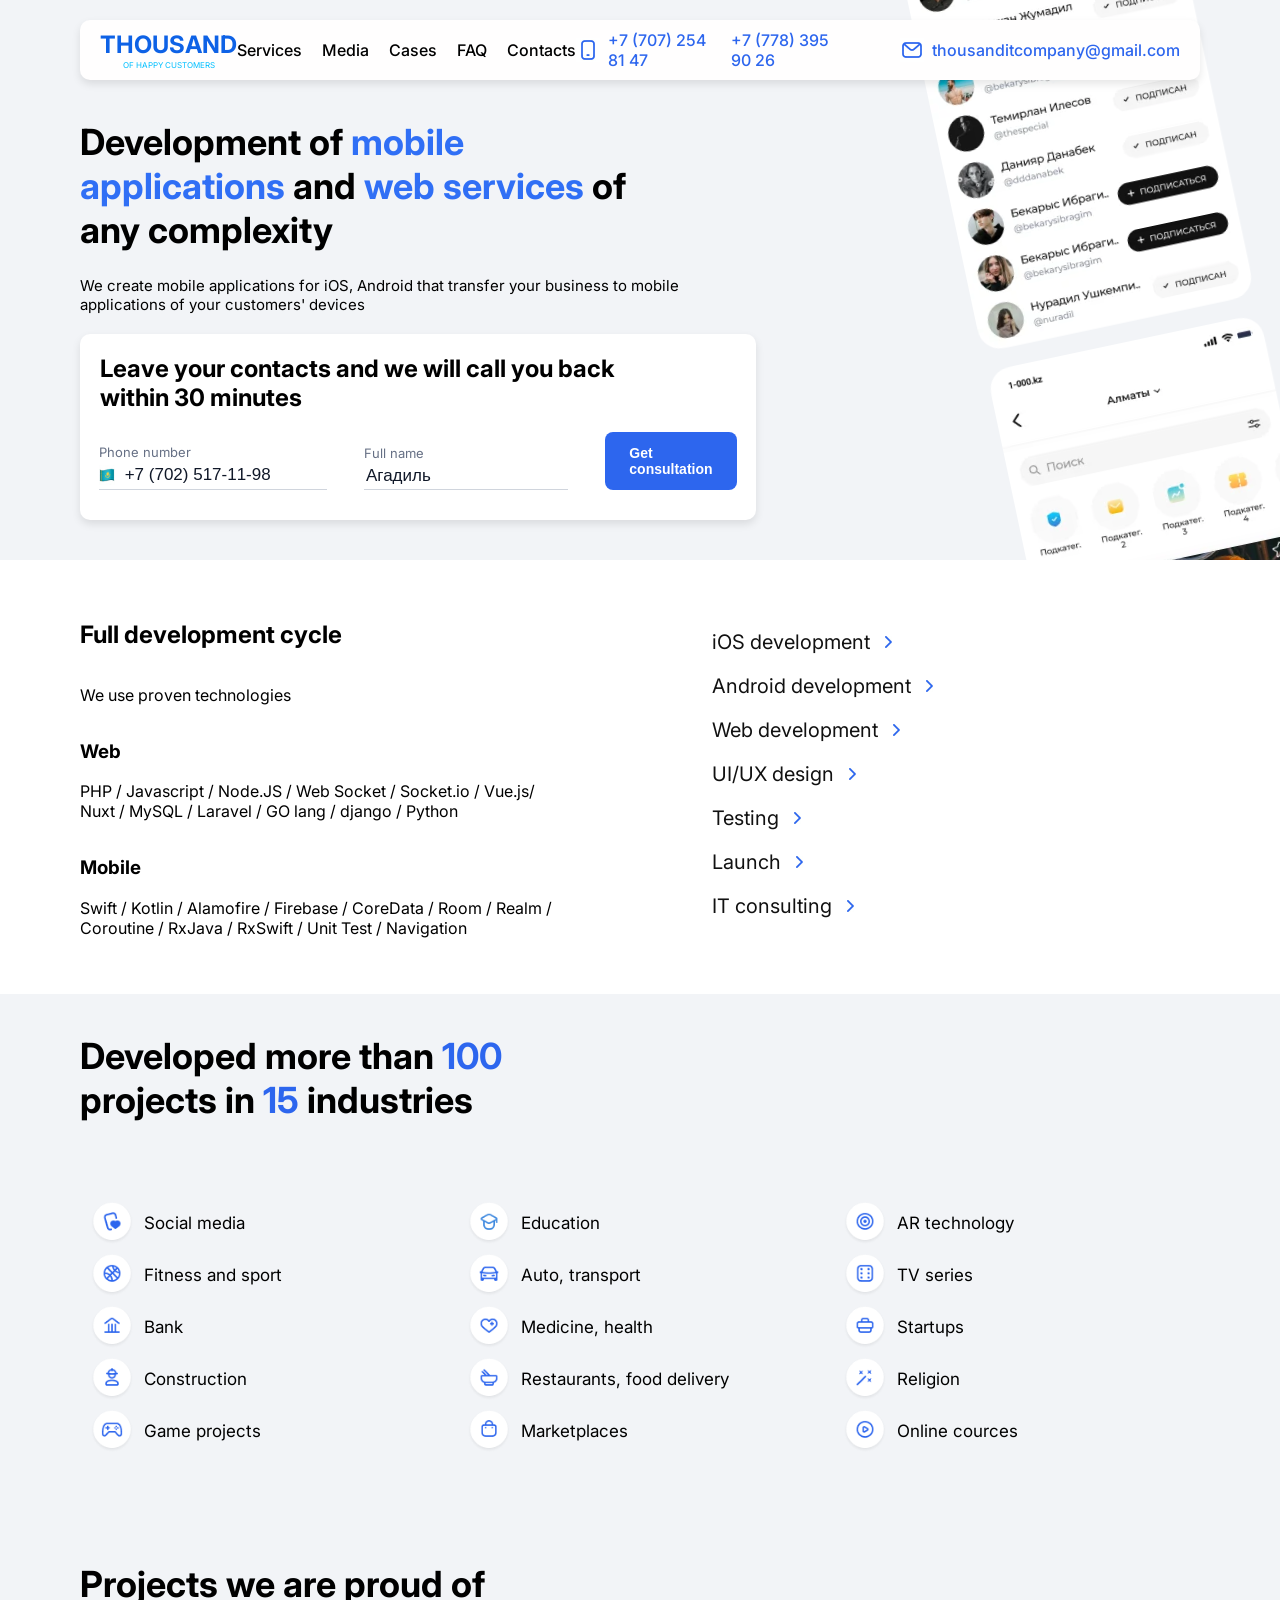
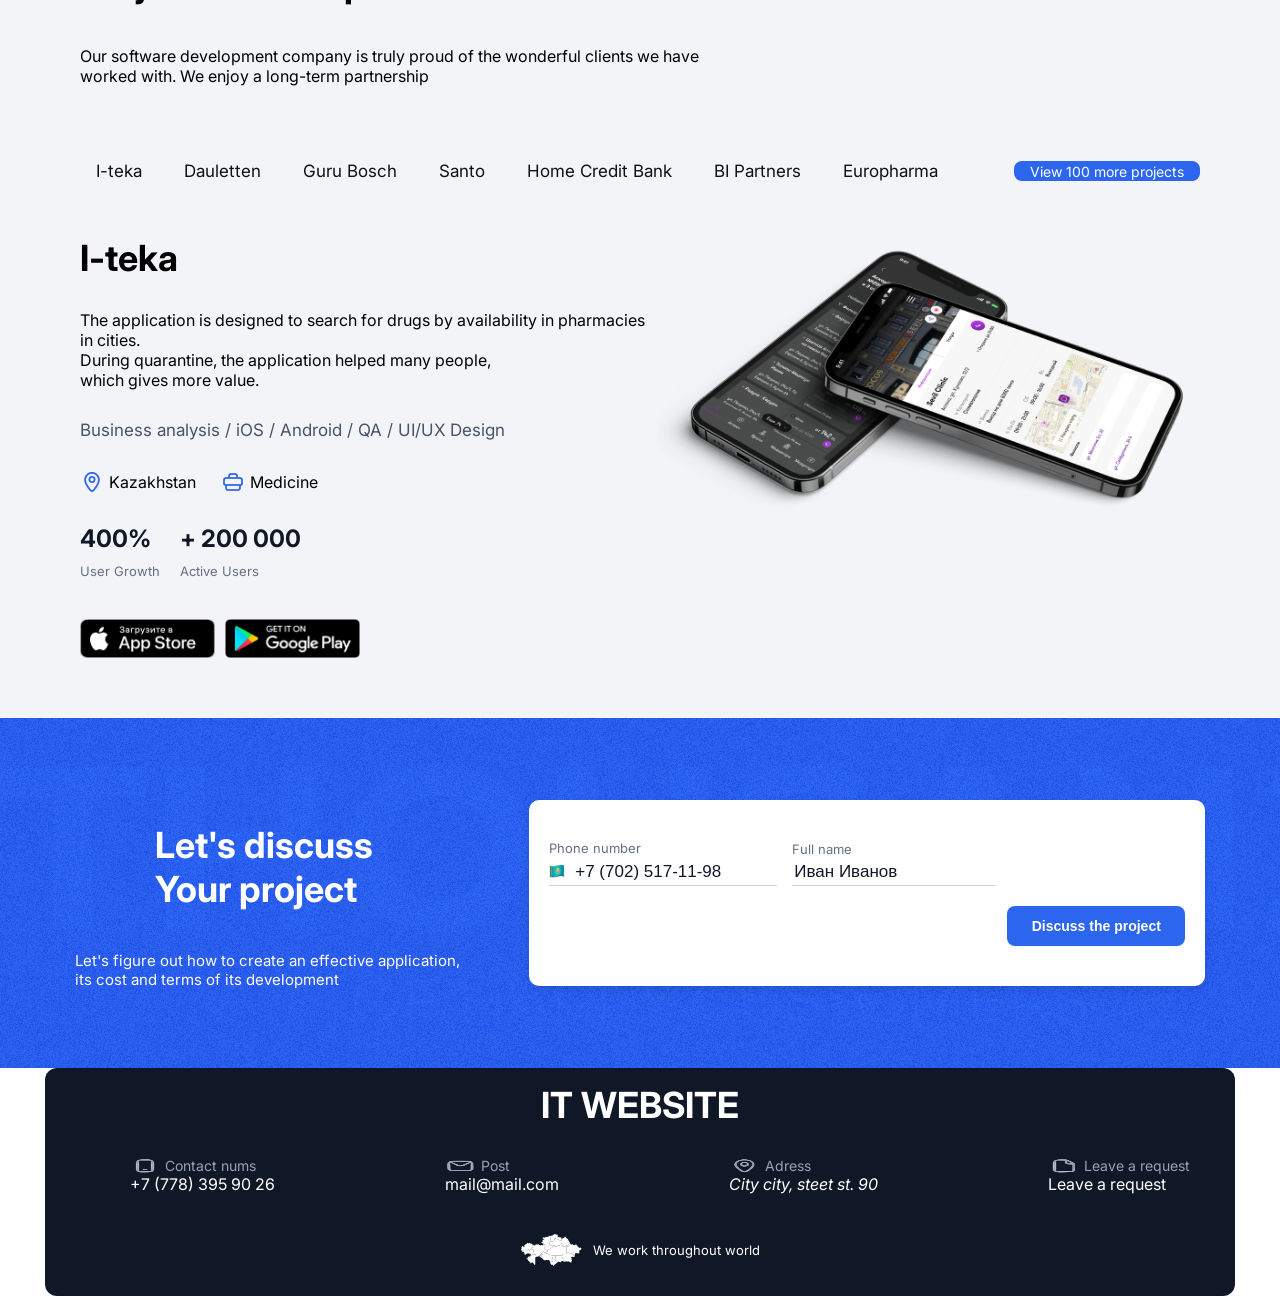
==== commit 8a3987ba: "1" ====
--- a/index.html
+++ b/index.html
@@ -7,7 +7,8 @@
     <link rel="preconnect" href="https://fonts.googleapis.com">
     <link rel="preconnect" href="https://fonts.gstatic.com" crossorigin>
     <link href="https://fonts.googleapis.com/css2?family=Inter:wght@100..900&display=swap" rel="stylesheet">
-    <link rel="stylesheet" href="css/style.css">
+    <!-- <link rel="stylesheet" href="css/style.css"> -->
+     <link rel="stylesheet" href="scss/style.css">
     <meta name="viewport" content="width=device-width, initial-scale=1.0">
 </head>
 
--- a/css/style.css
+++ b/css/style.css
@@ -636,7 +636,7 @@
 
 
 
-@media (max-width: 768px) {
+@media (max-width: 768px ) {
     
     .form_discuss_left p{
         margin-left: 20px;
--- a/scss/style.css
+++ b/scss/style.css
@@ -0,0 +1,1105 @@
+@keyframes moveCol1 {
+  0% {
+    background-position: 0 0;
+  }
+  100% {
+    background-position: 0 -1500px;
+  }
+}
+@keyframes moveCol2 {
+  0% {
+    background-position: 0 -1500px;
+  }
+  100% {
+    background-position: 0 0;
+  }
+}
+@keyframes moveColMobile1 {
+  0% {
+    background-position: 0 0;
+  }
+  100% {
+    background-position: 0 -800px;
+  }
+}
+@keyframes moveColMobile2 {
+  0% {
+    background-position: 0 -800px;
+  }
+  100% {
+    background-position: 0 0;
+  }
+}
+*,
+*::before,
+*::after {
+  box-sizing: border-box;
+}
+
+body {
+  display: flex;
+  flex-direction: column;
+  justify-content: flex-start;
+  align-items: stretch;
+  font-family: "Inter", Arial, sans-serif;
+  font-size: 16px;
+  min-height: 100vh;
+  margin: 0;
+}
+
+.text_blue {
+  color: #306FF5;
+}
+
+.blue {
+  color: #2D66EE;
+}
+
+.br_mob {
+  display: none;
+}
+
+.br_pc {
+  display: inline;
+}
+
+#view_100_768,
+#view_100425,
+#iteka_img_425 {
+  display: none;
+}
+
+#view_100pc {
+  display: block;
+}
+
+.page_background {
+  flex: 1 0 auto;
+  position: relative;
+  overflow: hidden;
+  background-color: #F2F4F7;
+}
+.page_background > * {
+  position: relative;
+  z-index: 2;
+}
+.page_background::before, .page_background::after {
+  content: "";
+  position: absolute;
+  top: -50%;
+  width: 280px;
+  height: 200%;
+  background-repeat: repeat-y;
+  background-size: 100% auto;
+  transform: rotate(-12deg);
+  z-index: 1;
+  pointer-events: none;
+}
+.page_background::before {
+  right: 340px;
+  background-image: url("../img/bg-col-1.png");
+  animation: moveCol1 25s linear infinite;
+}
+.page_background::after {
+  right: 30px;
+  background-image: url("../img/bg-col-2.png");
+  animation: moveCol2 25s linear infinite;
+}
+
+main {
+  margin: 40px 80px;
+  font-size: 18px;
+}
+main p {
+  font-size: 15px;
+}
+
+header {
+  display: flex;
+  flex-direction: row;
+  justify-content: space-between;
+  align-items: center;
+  height: 60px;
+  margin: 20px 80px;
+  position: sticky;
+  top: 0;
+  z-index: 1000;
+  background-color: #fffefe;
+  box-shadow: 0 4px 8px rgba(0, 0, 0, 0.1);
+  border-radius: 10px;
+}
+header a {
+  text-decoration: none;
+  color: black;
+  font-weight: 500;
+}
+header img {
+  display: block;
+  width: 24px;
+  height: 24px;
+}
+
+.company_name {
+  padding-left: 20px;
+}
+.company_name span {
+  font-size: 24px;
+  font-weight: bold;
+  color: #0E62E6;
+}
+.company_name p {
+  font-size: 8px;
+  padding: 0;
+  margin: 1px;
+  text-align: center;
+  color: #00BFFF;
+}
+
+.header_contacts {
+  display: flex;
+  flex-direction: row;
+  justify-content: flex-start;
+  align-items: stretch;
+  gap: 30px;
+}
+
+.header_link {
+  display: flex;
+  flex-direction: row;
+  justify-content: flex-start;
+  align-items: stretch;
+  gap: 20px;
+}
+
+.contact_group {
+  display: flex;
+  flex-direction: row;
+  justify-content: flex-start;
+  align-items: center;
+  gap: 8px;
+  padding-right: 20px;
+}
+.contact_group a {
+  color: #2D66EE;
+}
+
+.header_mobile,
+.menu-checkbox {
+  display: none;
+}
+
+.mobile-menu {
+  display: none;
+  flex-direction: column;
+  justify-content: space-between;
+  position: fixed;
+  top: 0;
+  left: 0;
+  width: 100%;
+  height: 100vh;
+  background-color: #FFFFFF;
+  z-index: 2000;
+  padding: 25px 20px;
+  box-sizing: border-box;
+}
+
+.menu-checkbox:checked ~ .mobile-menu {
+  display: flex;
+}
+
+.mobile-nav-links {
+  display: flex;
+  flex-direction: column;
+  justify-content: flex-start;
+  align-items: stretch;
+  gap: 20px;
+}
+
+.mob-link {
+  text-decoration: none;
+  color: #101828;
+  font-size: 20px;
+  font-weight: 500;
+}
+
+.mobile-menu-contacts {
+  display: flex;
+  flex-direction: row;
+  justify-content: flex-start;
+  align-items: stretch;
+  gap: 5px;
+}
+.mobile-menu-contacts .contact_group {
+  flex-direction: column;
+  align-items: flex-start;
+}
+
+.close-btn {
+  font-size: 36px;
+  color: #2D66EE;
+  align-self: flex-start;
+  line-height: 1;
+  cursor: pointer;
+}
+
+.form {
+  width: 676px;
+  max-width: 100%;
+  min-height: 186px;
+  background-color: #FFFFFF;
+  box-shadow: 0 4px 8px rgba(0, 0, 0, 0.1);
+  border-radius: 10px;
+  box-sizing: border-box;
+}
+.form h2 {
+  font-size: 24px;
+  font-weight: 700;
+  margin-left: 20px;
+  padding-top: 20px;
+}
+
+input {
+  border: none;
+  border-bottom: 0.7px solid #D0D5DD;
+  padding-bottom: 4px;
+  font-size: 16px;
+}
+
+.input_flag {
+  border: none;
+  display: flex;
+  flex-direction: row;
+  justify-content: flex-start;
+  align-items: center;
+  gap: 8px;
+  border-bottom: 0.7px solid #D0D5DD;
+  padding-bottom: 4px;
+}
+.input_flag input {
+  border-bottom: none;
+  padding-bottom: 0;
+}
+
+::-moz-placeholder {
+  color: #101828;
+  font-size: 17px;
+  font-weight: 400;
+}
+
+::placeholder {
+  color: #101828;
+  font-size: 17px;
+  font-weight: 400;
+}
+
+label {
+  font-size: 13px;
+  color: #667085;
+}
+
+.form_field {
+  display: flex;
+  flex-direction: row;
+  justify-content: space-around;
+  align-items: flex-end;
+  padding-bottom: 20px;
+}
+
+.form_section {
+  display: flex;
+  flex-direction: column;
+  justify-content: flex-start;
+  align-items: stretch;
+  gap: 5px;
+}
+
+.flag-icon {
+  width: 16px;
+  height: 20px;
+}
+
+.button_form {
+  background-color: #2D66EE;
+  color: #FFFFFF;
+  width: 132px;
+  height: 58px;
+  text-align: left;
+  padding: 11px 24px;
+  font-size: 14px;
+  font-weight: 600;
+  border: none;
+  border-radius: 8px;
+  cursor: pointer;
+}
+
+#form_field {
+  padding-top: 40px;
+  margin-left: 20px;
+  display: flex;
+  flex-direction: column;
+  justify-content: flex-start;
+  align-items: flex-start;
+  gap: 20px;
+}
+
+.form_f {
+  display: flex;
+  flex-direction: row;
+  justify-content: flex-start;
+  align-items: center;
+  gap: 15px;
+}
+
+#button_form {
+  align-self: flex-end;
+  width: 178px;
+  height: 40px;
+  margin-right: 20px;
+  text-align: center;
+  padding: 0;
+}
+
+.form_discuss {
+  width: 100%;
+  min-height: 350px;
+  display: flex;
+  flex-direction: row;
+  justify-content: space-around;
+  align-items: center;
+  background-image: url("../img/Fr.png");
+  background-repeat: no-repeat;
+  background-size: cover;
+  box-sizing: border-box;
+  padding: 30px 40px;
+}
+.form_discuss_left h2 {
+  margin: 0;
+  font-size: 36px;
+  color: #FFFFFF;
+  font-weight: 700;
+}
+.form_discuss_left p {
+  font-size: 15px;
+  color: #FFFFFF;
+}
+
+.Full_Development_Cycle {
+  display: flex;
+  flex-direction: row;
+  justify-content: flex-start;
+  align-items: flex-start;
+  gap: 100px;
+  background-color: #FFFFFF;
+  margin: 40px 80px;
+}
+.Full_Development_Cycle_left {
+  display: flex;
+  flex-direction: column;
+  justify-content: flex-start;
+  align-items: stretch;
+}
+.Full_Development_Cycle_cont_left h2 {
+  font-size: 36px;
+}
+.Full_Development_Cycle_right {
+  margin-top: 20px;
+  display: flex;
+  flex-direction: column;
+  justify-content: flex-start;
+  align-items: stretch;
+  font-size: 17px;
+  margin-left: 50px;
+}
+.Full_Development_Cycle_right img {
+  display: block;
+  box-sizing: border-box;
+  width: 7px;
+  height: 12px;
+}
+.Full_Development_Cycle_right a {
+  display: flex;
+  flex-direction: row;
+  justify-content: flex-start;
+  align-items: center;
+  gap: 15px;
+  font-weight: 400;
+  font-size: 20px;
+  padding: 10px;
+}
+.Full_Development_Cycle_right a:link, .Full_Development_Cycle_right a:visited {
+  color: #111111;
+  text-decoration: none;
+}
+.Full_Development_Cycle_right a:hover {
+  text-decoration: underline;
+  text-decoration-color: #2D66EE;
+  cursor: pointer;
+}
+
+.page_3 {
+  background-color: #F2F4F7;
+  display: flex;
+  flex-direction: column;
+  justify-content: flex-start;
+  align-items: stretch;
+}
+.page_3 h2 {
+  font-size: 36px;
+  margin: 40px 80px;
+}
+.page_3_cat {
+  display: flex;
+  flex-direction: column;
+  justify-content: flex-start;
+  align-items: stretch;
+  gap: 10px;
+  flex-wrap: wrap;
+  margin: 40px 80px;
+  max-width: 1223px;
+  height: 280px;
+}
+.page_3_cat p {
+  display: flex;
+  flex-direction: row;
+  justify-content: flex-start;
+  align-items: center;
+  gap: 10px;
+  font-size: 17px;
+  padding: 0;
+  margin: 10px;
+  width: 331px;
+  height: 22px;
+}
+.page_3_cat p img {
+  width: 44px;
+  height: 44px;
+}
+.page_3_link_and_text {
+  display: flex;
+  flex-direction: column;
+  justify-content: space-between;
+  align-items: stretch;
+  margin: 20px 80px;
+}
+
+.p_page_3 {
+  margin: 0px 80px;
+  padding: 0;
+}
+
+.p_page_3_2 {
+  font-size: 17px;
+  color: #475467;
+}
+
+.links_bar {
+  display: flex;
+  flex-direction: row;
+  justify-content: flex-start;
+  align-items: center;
+  gap: 10px;
+  margin: 45px 0;
+}
+.links_bar_button {
+  background-color: #2D66EE;
+  align-items: center;
+  border-radius: 8px;
+  display: flex;
+  flex-direction: row;
+  justify-content: center;
+  align-items: center;
+  margin-left: auto;
+}
+.links_bar_button a {
+  padding: 16px;
+  font-size: 14px;
+  text-decoration: none;
+  color: #FFFFFF;
+  align-items: center;
+}
+
+.links {
+  display: flex;
+  font-size: 17px;
+  gap: 10px;
+  flex-wrap: wrap;
+}
+.links a {
+  display: flex;
+  flex-direction: row;
+  justify-content: flex-start;
+  align-items: center;
+  padding: 10px 16px;
+}
+.links a:link, .links a:visited {
+  color: #111111;
+  text-decoration: none;
+}
+.links a.active {
+  text-decoration: underline;
+}
+.links a:hover {
+  text-decoration: underline;
+  text-decoration-color: #2D66EE;
+  cursor: pointer;
+}
+
+.text_and_img_page_3 {
+  display: flex;
+  flex-direction: row;
+  justify-content: space-between;
+  align-items: flex-start;
+}
+.text_and_img_page_3_left p {
+  margin: 30px 0;
+}
+.text_and_img_page_3_left h2 {
+  font-size: 36px;
+  margin: 0;
+}
+.text_and_img_page_3_right img {
+  max-width: 100%;
+  width: 600px;
+  height: auto;
+}
+
+.left_img {
+  display: flex;
+  gap: 25px;
+}
+.left_img img {
+  width: 24px;
+  height: 24px;
+}
+.left_img p {
+  display: flex;
+  flex-direction: row;
+  justify-content: flex-start;
+  align-items: center;
+  gap: 5px;
+  margin: 0;
+}
+
+.download {
+  display: flex;
+  flex-direction: row;
+  justify-content: flex-start;
+  align-items: stretch;
+  gap: 10px;
+  margin: 40px 0;
+}
+.download img {
+  max-width: 135px;
+  height: auto;
+}
+
+.procent {
+  display: flex;
+  gap: 20px;
+  margin-top: 30px;
+}
+.procent span {
+  color: #101828;
+  font-size: 24px;
+  font-weight: 700;
+}
+.procent div {
+  display: flex;
+  flex-direction: column;
+  justify-content: flex-start;
+  align-items: stretch;
+}
+.procent div p {
+  color: #667085;
+  font-size: 13px;
+  margin-top: 10px;
+  margin-bottom: 0;
+}
+
+footer {
+  background-color: #101828;
+  margin: 0 45px 20px 45px;
+  border-radius: 12px;
+  padding-bottom: 30px;
+}
+footer h2 {
+  font-size: 36px;
+  text-align: center;
+  color: #FFFFFF;
+  margin-top: 15px;
+}
+
+.footer_content {
+  display: flex;
+  flex-direction: column;
+  justify-content: space-between;
+  align-items: stretch;
+  color: #98A2B3;
+}
+.footer_content a,
+.footer_content address {
+  text-decoration: none;
+  color: #FFFFFF;
+}
+.footer_content_row_img {
+  display: flex;
+  flex-direction: row;
+  justify-content: flex-start;
+  align-items: center;
+  gap: 5px;
+  font-size: 14px;
+  color: #98A2B3;
+}
+.footer_content_row_img img {
+  width: 24px;
+  height: 24px;
+}
+
+.footer_info {
+  display: flex;
+  flex-direction: row;
+  justify-content: space-around;
+  align-items: stretch;
+  gap: 80px;
+  margin-left: 40px;
+  margin-bottom: 40px;
+}
+.footer_info img {
+  width: 30.41px;
+  height: 16px;
+}
+
+.footer_down {
+  display: flex;
+  flex-direction: row;
+  justify-content: center;
+  align-items: center;
+  gap: 10px;
+  color: #FFFFFF;
+  font-size: 13px;
+}
+
+@media (max-width: 768px) {
+  .page_background::before {
+    width: 200px;
+    right: 190px;
+  }
+  .page_background::after {
+    width: 200px;
+    right: -30px;
+  }
+  .form_discuss_left {
+    align-self: start;
+  }
+  .form_discuss_left p {
+    margin-left: 20px;
+  }
+  .text_and_img_page_3_left h2 {
+    display: flex;
+    justify-content: space-between;
+  }
+  #view_100_768 {
+    display: inline-block;
+  }
+  #view_100pc,
+  .br_pc,
+  .header_pc,
+  #view_100425,
+  #iteka_img_425 {
+    display: none;
+  }
+  .links {
+    font-size: 12px;
+  }
+  .button_form {
+    width: 190px;
+    height: 40px;
+    font-size: 14px;
+  }
+  .mob-link {
+    font-size: 36px;
+    justify-content: center;
+    display: flex;
+  }
+  .form_field {
+    flex-direction: column;
+    align-items: stretch;
+    gap: 20px;
+  }
+  .form {
+    width: 382px;
+    height: 356px;
+    padding: 20px;
+  }
+  .form h2 {
+    margin-left: 0;
+    padding-top: 0;
+  }
+  .form_discuss_right .form {
+    width: 600px;
+    height: 190px;
+  }
+  .mobile-menu-contacts {
+    display: flex;
+    flex-direction: row;
+    justify-content: flex-start;
+    align-items: stretch;
+  }
+  .mobile-menu-contacts .contact_group {
+    display: flex;
+    flex-direction: row;
+    justify-content: flex-start;
+    align-items: center;
+    flex-wrap: nowrap;
+    padding-bottom: 50px;
+  }
+  .contact_link {
+    display: flex;
+    width: 172px;
+    font-size: 18px;
+  }
+  .mobile-menu {
+    align-items: center;
+    gap: 5px;
+    padding: 0;
+  }
+  .contact_group a {
+    display: flex;
+    text-decoration: none;
+  }
+  .contact_group img {
+    display: block;
+    width: 28px;
+    height: 28px;
+  }
+  .header_mobile {
+    display: flex;
+    flex-direction: row;
+    justify-content: space-between;
+    align-items: center;
+    padding: 15px 20px;
+    margin: 10px 20px;
+    background: #FFFFFF;
+    position: sticky;
+    top: 0;
+    z-index: 100;
+    border-radius: 10px;
+  }
+  .poloski {
+    display: flex;
+    flex-direction: column;
+    justify-content: space-between;
+    align-items: stretch;
+    width: 24px;
+    height: 18px;
+    cursor: pointer;
+  }
+  .poloski span {
+    display: block;
+    height: 3px;
+    width: 100%;
+    background-color: #2D66EE;
+    border-radius: 2px;
+  }
+  main {
+    margin: 30px 20px;
+  }
+  .Full_Development_Cycle {
+    flex-direction: row;
+    margin: 30px 20px;
+    -moz-column-gap: 50px;
+         column-gap: 50px;
+  }
+  .Full_Development_Cycle p {
+    font-size: 14px;
+  }
+  .Full_Development_Cycle_right {
+    margin-left: 0;
+    padding-top: 60px;
+    width: 100%;
+  }
+  .page_3 h2,
+  .p_page_3,
+  .page_3_link_and_text {
+    margin-left: 20px;
+    margin-right: 20px;
+  }
+  .page_3_cat {
+    margin: 20px;
+    height: auto;
+    flex-direction: row;
+    flex-wrap: wrap;
+    gap: 15px;
+  }
+  .page_3_cat p {
+    width: 45%;
+    margin: 5px 0;
+  }
+  .text_and_img_page_3 {
+    flex-direction: column;
+    gap: 30px;
+  }
+  .text_and_img_page_3_right img {
+    width: 100%;
+    max-width: 480px;
+  }
+  .form_discuss {
+    flex-direction: column;
+    padding: 30px 20px;
+    gap: 30px;
+  }
+  .form_discuss_right {
+    width: 100%;
+  }
+  footer {
+    margin: 0 20px 20px 20px;
+  }
+  .footer_info {
+    flex-wrap: wrap;
+    gap: 30px;
+    margin-left: 20px;
+  }
+}
+@media (max-width: 425px) {
+  #view_100_768,
+  .text_and_img_page_3_right,
+  #view_100pc,
+  .br_pc {
+    display: none;
+  }
+  .footer_content {
+    width: 154px;
+    height: 54px;
+  }
+  .footer_content_row_img span {
+    font-size: 10px;
+  }
+  #footer_info {
+    flex-direction: row;
+    flex-wrap: wrap;
+    width: 375px;
+    height: 142px;
+    -moz-column-gap: 4px;
+         column-gap: 4px;
+  }
+  .form_discuss p {
+    margin-left: 20px;
+  }
+  .form_discuss_right .form {
+    margin-top: 60px;
+  }
+  #iteka_img_425 {
+    display: block;
+    width: 340px;
+  }
+  #view_100425 {
+    display: block;
+    width: 258px;
+    margin-left: 20px;
+  }
+  #I-teka {
+    margin-left: 5px;
+  }
+  .p_page_3_2 {
+    font-size: 14px;
+  }
+  .br_mob {
+    display: inline-block;
+  }
+  .page_background::before {
+    width: 140px;
+    right: 140px;
+    top: -10%;
+    animation: moveColMobile1 20s linear infinite;
+  }
+  .page_background::after {
+    width: 140px;
+    right: -10px;
+    top: -10%;
+    animation: moveColMobile2 20s linear infinite;
+  }
+  .form {
+    width: 100%;
+    height: auto;
+    padding: 15px;
+    margin-top: 180px;
+  }
+  .form h2 {
+    font-size: 18px;
+    margin-left: 0;
+    padding-top: 0;
+  }
+  body {
+    font-size: 14px;
+  }
+  .close-btn {
+    align-self: flex-end;
+    margin-top: 20px;
+    margin-right: 20px;
+    color: grey;
+  }
+  .header_mobile {
+    margin: 10px;
+    padding: 10px 15px;
+  }
+  .mobile-nav-links {
+    display: flex;
+    gap: 20px;
+    justify-content: center;
+  }
+  .mobile-menu {
+    align-items: center;
+    gap: 5px;
+    padding: 0;
+  }
+  .mobile-menu-logo {
+    margin-bottom: 30px;
+  }
+  .mobile-menu-contacts {
+    display: flex;
+    flex-direction: column;
+    justify-content: flex-start;
+    align-items: stretch;
+    gap: 10px;
+  }
+  .contact_group {
+    display: flex;
+    flex-direction: row;
+    justify-content: flex-start;
+    align-items: stretch;
+    gap: 5px;
+    flex-wrap: nowrap;
+  }
+  .contact_group img {
+    display: block;
+    width: 24px;
+    height: 24px;
+  }
+  .contact_link {
+    display: flex;
+    flex-direction: row;
+    justify-content: flex-start;
+    align-items: center;
+    gap: 5px;
+    text-decoration: none;
+  }
+  main {
+    margin: 20px 15px;
+  }
+  main h1 {
+    font-size: 24px;
+    line-height: 1.2;
+  }
+  .form_field {
+    flex-direction: column;
+    align-items: stretch;
+    gap: 15px;
+    padding-bottom: 0;
+  }
+  .form_field button {
+    width: 255px;
+    height: 40px;
+  }
+  .button_form {
+    width: 100%;
+    height: 48px;
+    text-align: center;
+    padding: 0;
+  }
+  .Full_Development_Cycle {
+    margin: 20px 15px;
+  }
+  .Full_Development_Cycle_cont_left h2 {
+    font-size: 26px;
+  }
+  .Full_Development_Cycle_right a {
+    justify-content: space-between;
+    padding: 8px 0;
+    font-size: 17px;
+  }
+  .page_3 h2 {
+    font-size: 24px;
+    margin: 20px 15px 10px 15px;
+  }
+  .p_page_3,
+  .page_3_link_and_text {
+    margin-left: 15px;
+    margin-right: 15px;
+  }
+  .page_3_cat {
+    display: block;
+    -moz-column-count: 2;
+         column-count: 2;
+    margin: 15px;
+    gap: 16px 10px;
+    width: 369px;
+    height: 457px;
+  }
+  .page_3_cat p {
+    width: 142px;
+    margin: 0;
+    height: 44px;
+    font-size: 14px;
+  }
+  .links_bar {
+    flex-direction: column;
+    align-items: stretch;
+    margin: 15px 0;
+    gap: 10px;
+  }
+  .links_bar_button {
+    width: 100%;
+    margin-left: 0;
+  }
+  .links_bar_button a {
+    display: block;
+    width: 100%;
+    text-align: center;
+    box-sizing: border-box;
+    padding: 12px;
+  }
+  .links {
+    gap: 5px;
+  }
+  .links a {
+    padding: 6px 8px;
+    font-size: 14px;
+  }
+  .text_and_img_page_3_right img {
+    width: 100%;
+  }
+  .form_discuss {
+    padding: 25px 15px;
+  }
+  .form_discuss_left h2 {
+    font-size: 26px;
+  }
+  #form_field {
+    margin-left: 0;
+    padding-top: 10px;
+    align-items: stretch;
+  }
+  .form_f {
+    flex-direction: column;
+    align-items: stretch;
+    width: 100%;
+  }
+  #button_form {
+    width: 100%;
+    margin-right: 0;
+    align-self: stretch;
+    height: 48px;
+  }
+  footer {
+    margin: 20px 10px;
+    padding: 20px 15px;
+  }
+  footer h2 {
+    font-size: 24px;
+  }
+  .footer_info {
+    flex-direction: column;
+    gap: 20px;
+    margin-left: 0;
+  }
+}/*# sourceMappingURL=style.css.map */
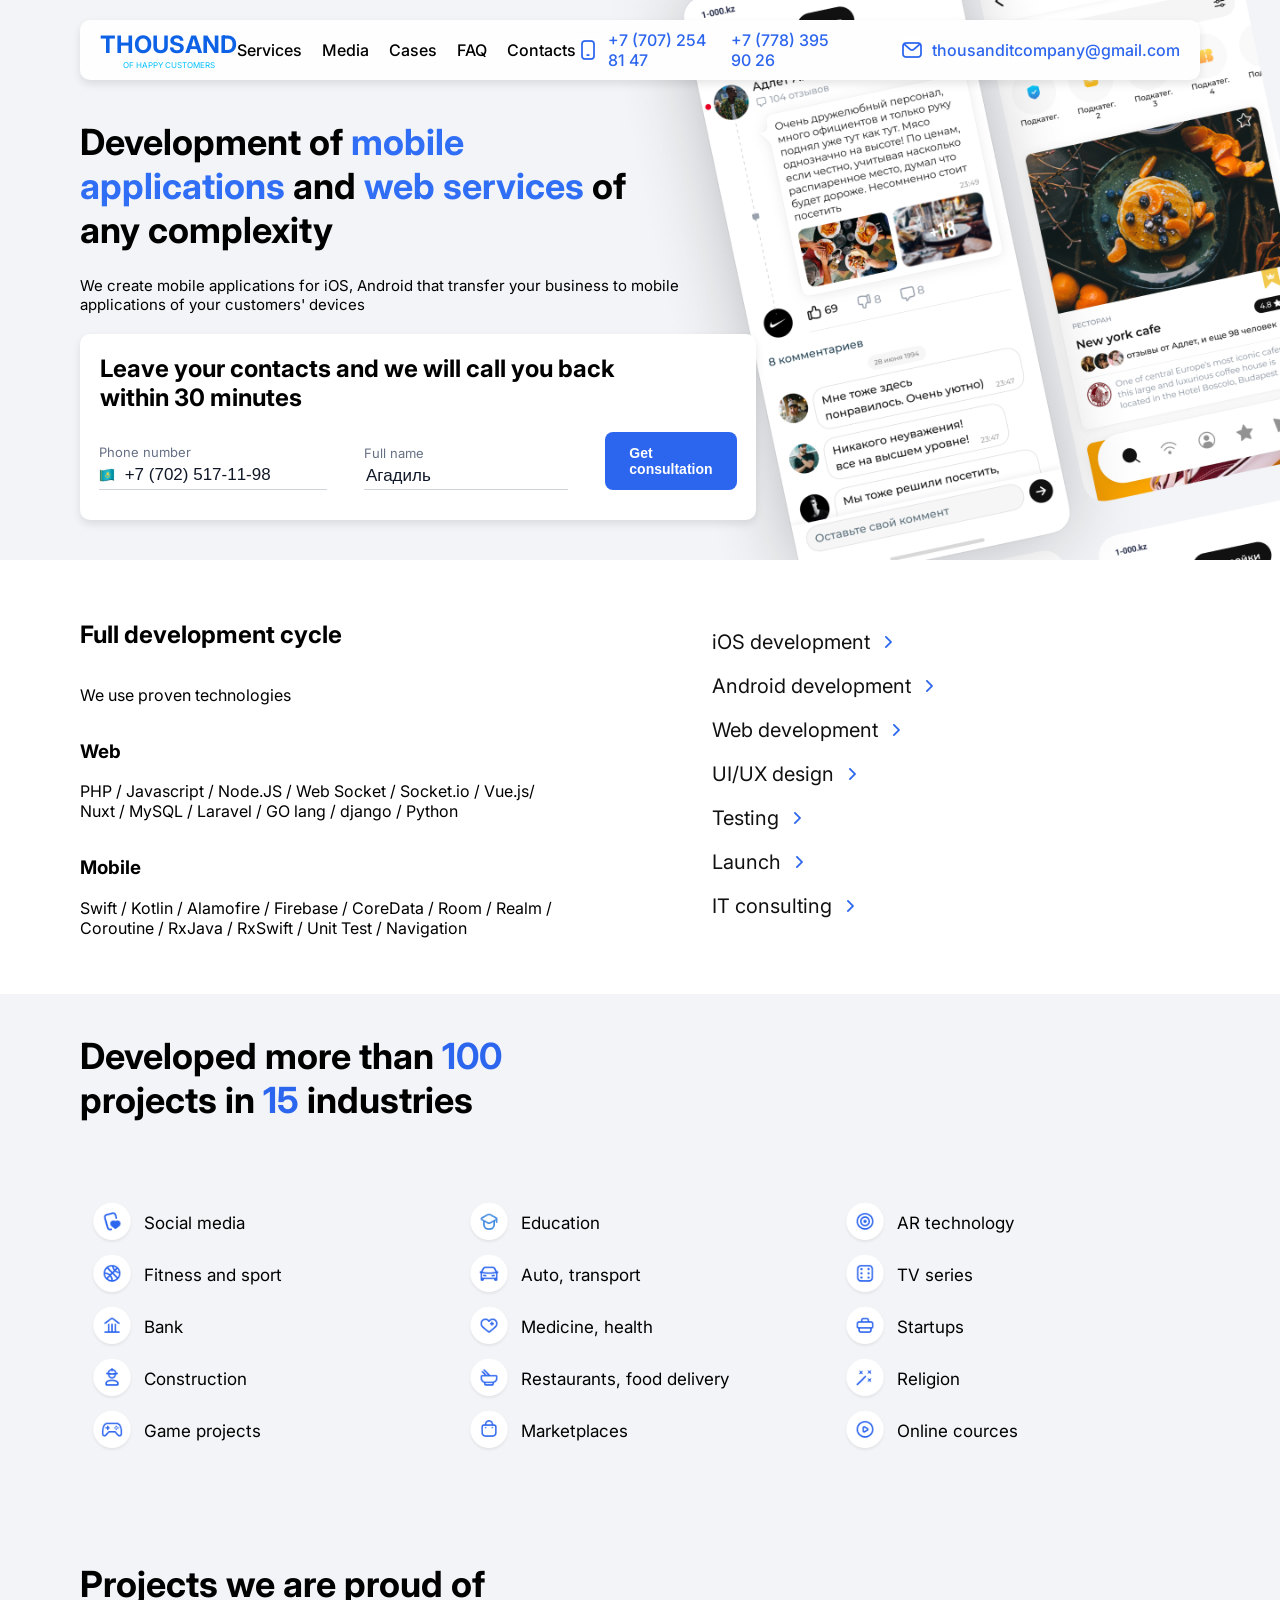
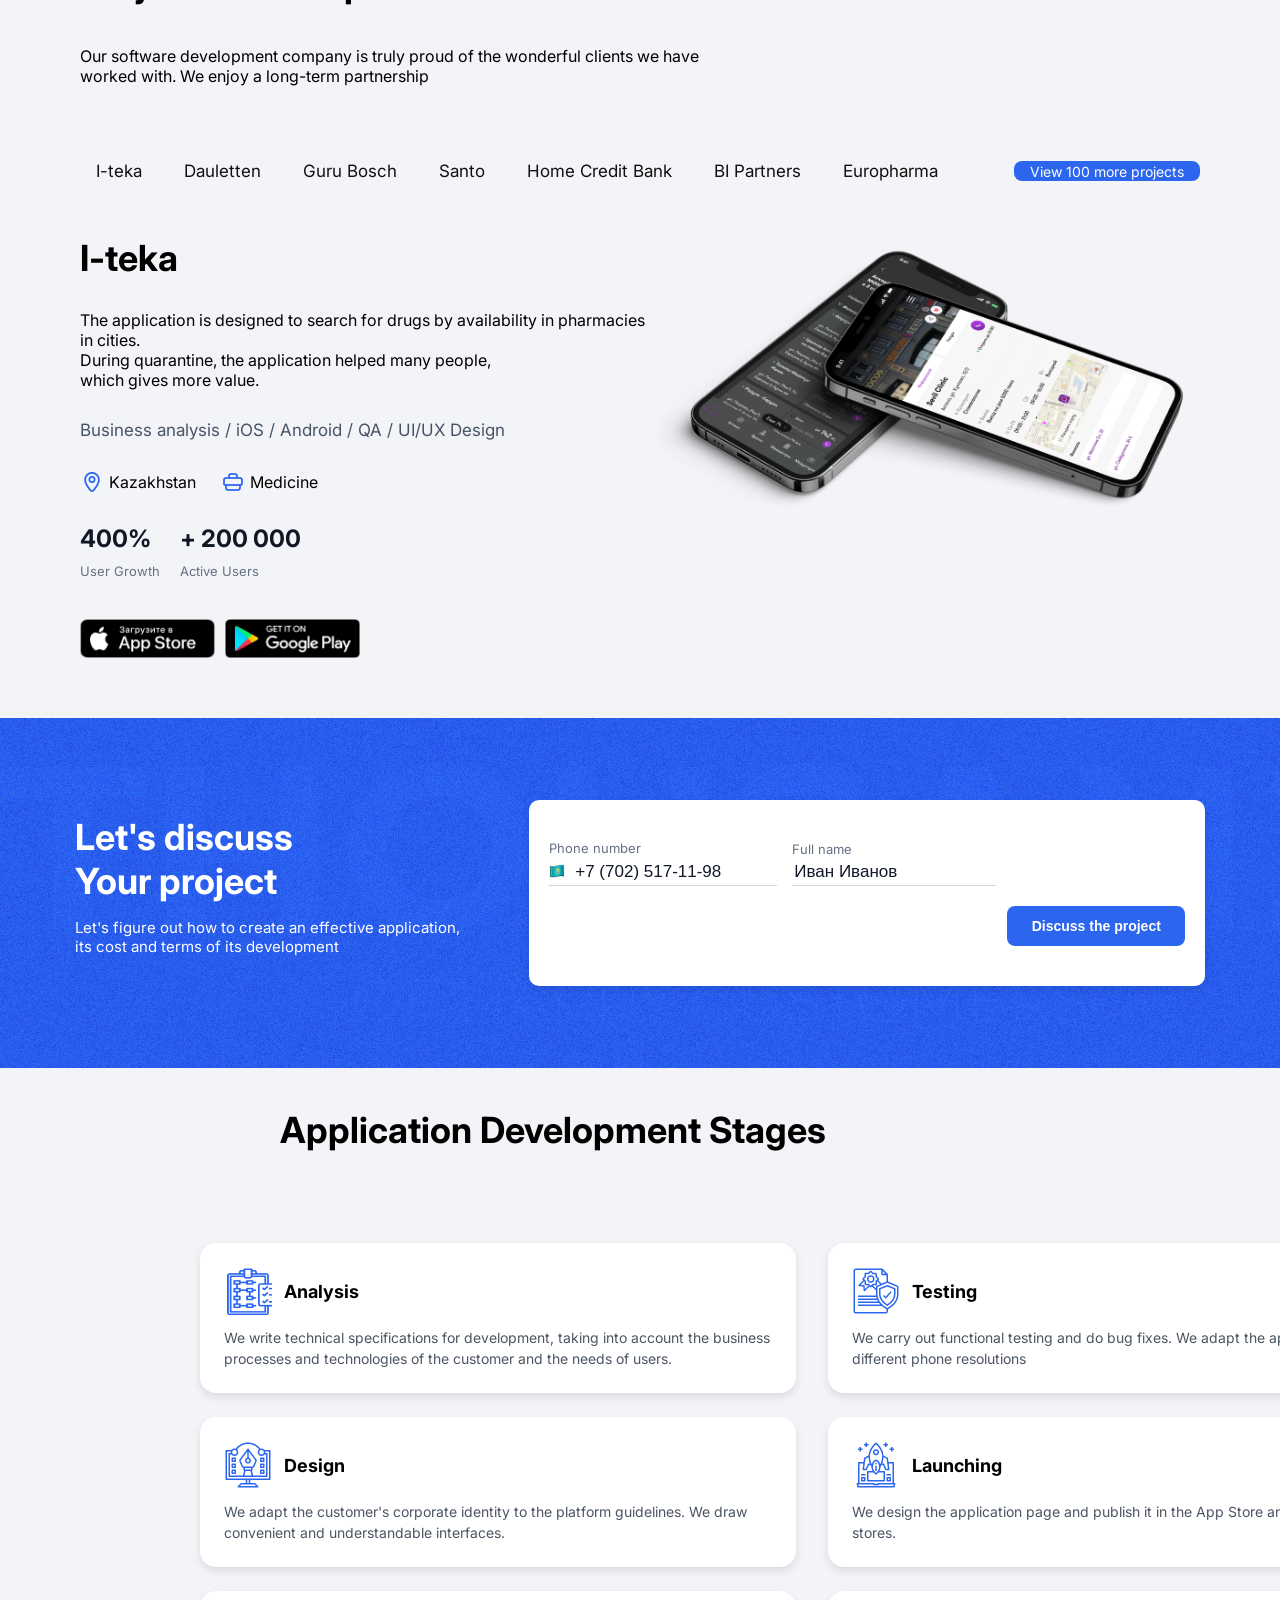
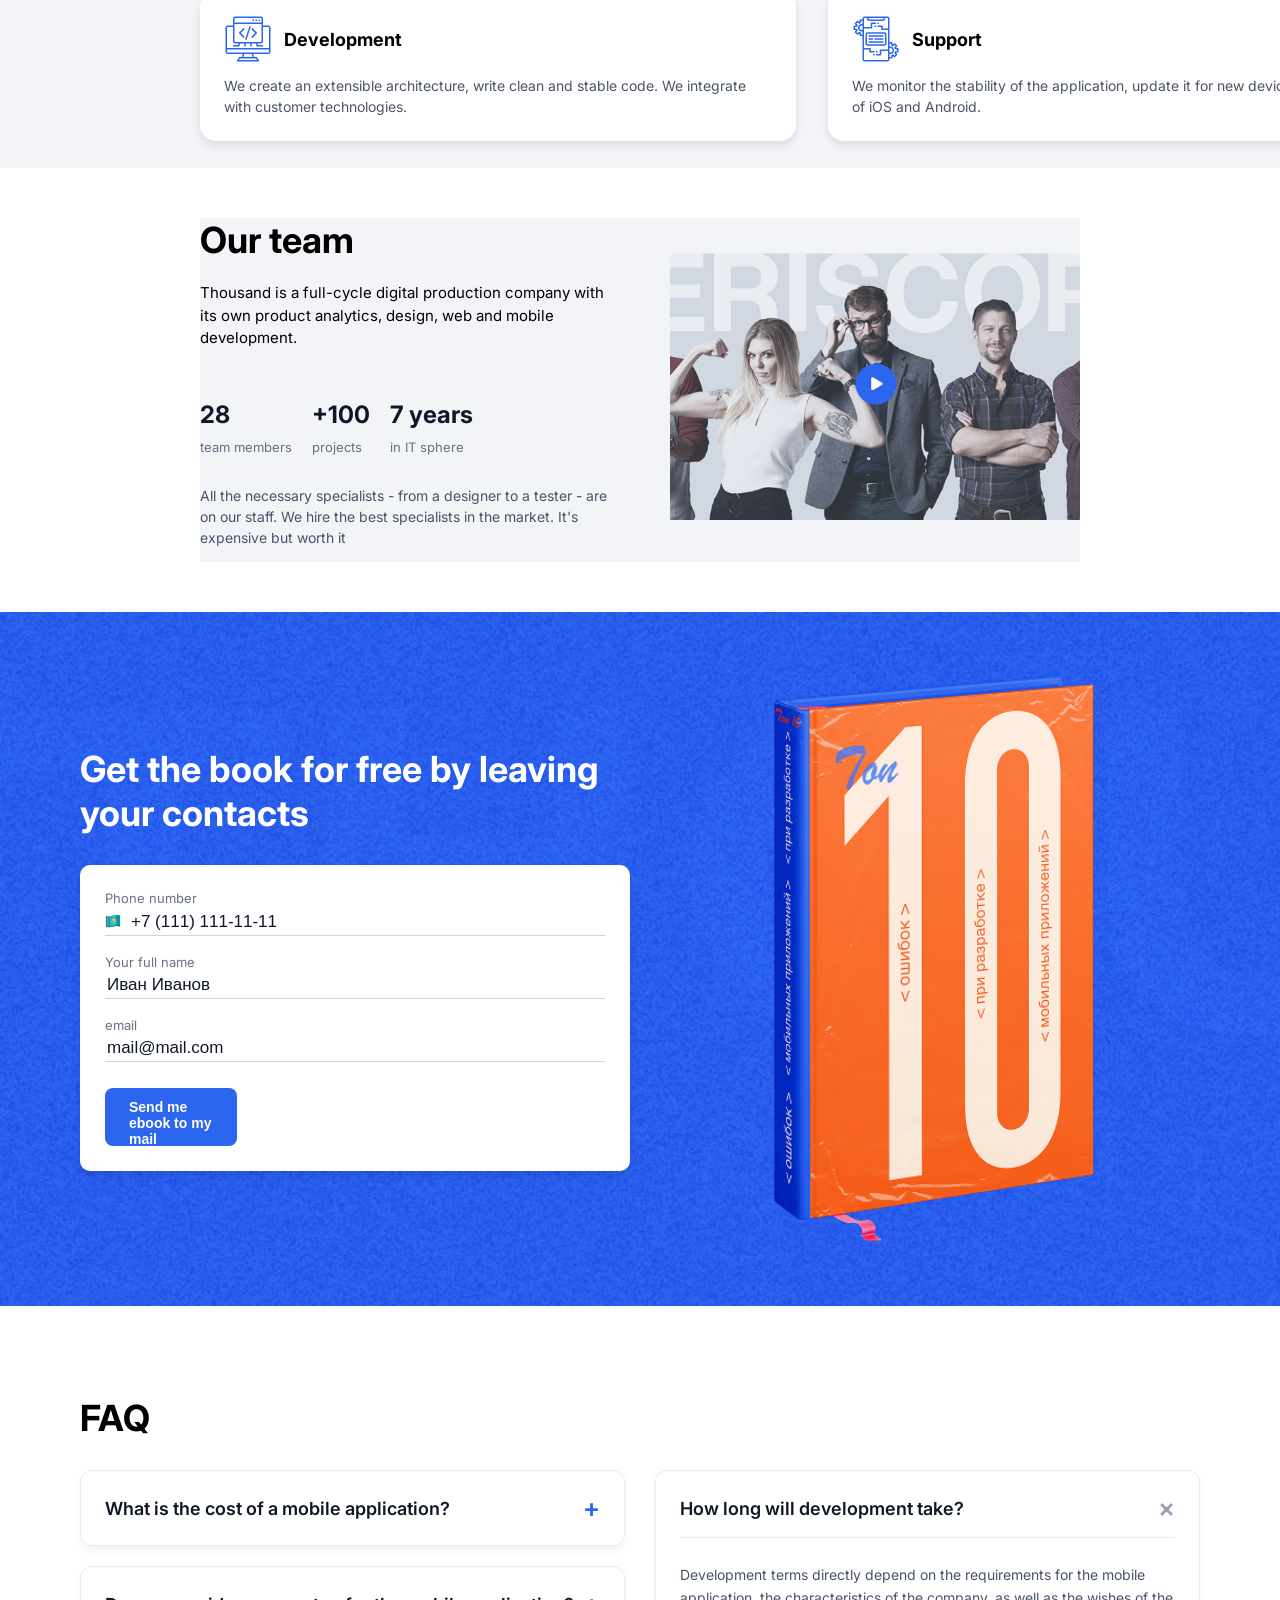
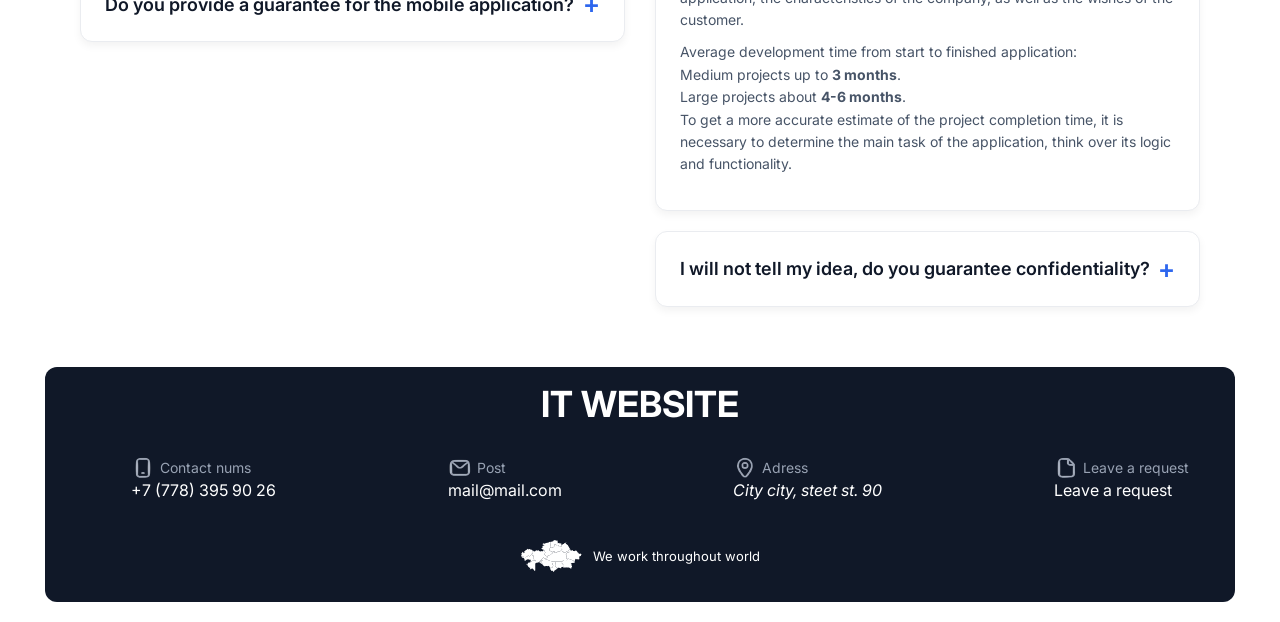
==== commit 91a1a1ea: "1" ====
--- a/index.html
+++ b/index.html
@@ -7,8 +7,7 @@
     <link rel="preconnect" href="https://fonts.googleapis.com">
     <link rel="preconnect" href="https://fonts.gstatic.com" crossorigin>
     <link href="https://fonts.googleapis.com/css2?family=Inter:wght@100..900&display=swap" rel="stylesheet">
-    <!-- <link rel="stylesheet" href="css/style.css"> -->
-     <link rel="stylesheet" href="scss/style.css">
+    <link rel="stylesheet" href="css/style.css">
     <meta name="viewport" content="width=device-width, initial-scale=1.0">
 </head>
 
@@ -55,7 +54,8 @@
                         <img src="img/phone.png" alt="Телефон" class="phone_icon" /> +7 (111) 111 11 11</a>
                 </div>
                 <div class="contact_group">
-                    <a href="mailto:itcompany@mail.com" class="contact_link"><img src="img/email.png" alt="Email" class="email_icon" />itcompany@mail.com</a>
+                    <a href="mailto:itcompany@mail.com" class="contact_link"><img src="img/email.png" alt="Email"
+                            class="email_icon" />itcompany@mail.com</a>
                 </div>
             </div>
         </div>
@@ -91,11 +91,13 @@
         <main>
             <h1>
                 Development of <span class='text_blue'>mobile <br>
-                    applications</span> and <span class='text_blue'>web <br class="br_mob"> services</span> of <br class="br_pc">
+                    applications</span> and <span class='text_blue'>web <br class="br_mob"> services</span> of <br
+                    class="br_pc">
                 any complexity
             </h1>
             <p>
-                We create mobile applications for iOS, Android that <br class="br_mob"> transfer your business to mobile<br class="br_pc">
+                We create mobile applications for iOS, Android that <br class="br_mob"> transfer your business to
+                mobile<br class="br_pc">
                 applications of your customers' devices
             </p>
             <div class="form">
@@ -277,9 +279,9 @@
                     <h2 id="I-teka">
                         I-teka
                         <div class="links_bar_button" id="view_100_768">
-                    <a href="view_100">
-                        View 100 more projects
-                    </a>
+                            <a href="view_100">
+                                View 100 more projects
+                            </a>
                     </h2>
                     <p class="p_page_3">
                         The application is designed to search for drugs by availability in pharmacies in cities. <br>
@@ -316,10 +318,10 @@
                         <img src="img/android.png">
                     </div>
                     <div class="links_bar_button" id="view_100425">
-                    <a href="view_100">
-                        View 100 more projects
-                    </a>
-                </div>
+                        <a href="view_100">
+                            View 100 more projects
+                        </a>
+                    </div>
                 </div>
 
                 <div class="text_and_img_page_3_right">
@@ -365,6 +367,186 @@
                 </div>
             </div>
         </div>
+        <div class="Application_Development_Stages">
+            <h2>Application Development Stages</h2>
+
+            <div class="Application_Development_Stages_left">
+                <div class="Application_Development_Stages_card">
+                    <p class="Application_Development_Stages_up">
+                        <img src="img/planing.png" alt=""> Analysis
+                    </p>
+                    <p class="Application_Development_Stages_down">
+                        We write technical specifications for development, taking into account the business processes
+                        and technologies of the customer and the needs of users.
+                    </p>
+                </div>
+
+                <div class="Application_Development_Stages_card">
+                    <p class="Application_Development_Stages_up">
+                        <img src="img/graphic-design.png" alt=""> Design
+                    </p>
+                    <p class="Application_Development_Stages_down">
+                        We adapt the customer's corporate identity to the platform guidelines. We draw convenient and
+                        understandable interfaces.
+                    </p>
+                </div>
+
+                <div class="Application_Development_Stages_card">
+                    <p class="Application_Development_Stages_up">
+                        <img src="img/coding-language.png" alt=""> Development
+                    </p>
+                    <p class="Application_Development_Stages_down">
+                        We create an extensible architecture, write clean and stable code. We integrate with customer
+                        technologies.
+                    </p>
+                </div>
+            </div>
+
+            <div class="Application_Development_Stages_right">
+                <div class="Application_Development_Stages_card">
+                    <p class="Application_Development_Stages_up">
+                        <img src="img/security.png" alt=""> Testing
+                    </p>
+                    <p class="Application_Development_Stages_down">
+                        We carry out functional testing and do bug fixes. We adapt the application to different phone
+                        resolutions
+                    </p>
+                </div>
+
+                <div class="Application_Development_Stages_card">
+                    <p class="Application_Development_Stages_up">
+                        <img src="img/launching.png" alt=""> Launching
+                    </p>
+                    <p class="Application_Development_Stages_down">
+                        We design the application page and publish it in the App Store and Google Play stores.
+                    </p>
+                </div>
+
+                <div class="Application_Development_Stages_card">
+                    <p class="Application_Development_Stages_up">
+                        <img src="img/support.png" alt=""> Support
+                    </p>
+                    <p class="Application_Development_Stages_down">
+                        We monitor the stability of the application, update it for new devices and versions of iOS and
+                        Android.
+                    </p>
+                </div>
+            </div>
+        </div>
+    </div>
+    
+    <div class="Our_team">
+        <div class="Our_team_left">
+            <h2>Our team</h2>
+            <p class="Our_team_desc">
+                Thousand is a full-cycle digital production company with its own product analytics, design, web and mobile development.
+            </p>
+            <div class="Our_team_img Our_team_img_mob">
+                <img src="img/team.png" alt="Our team">
+            </div>
+            <div class="procent team_stats">
+                <div class="team_stat_item">
+                    <span>28</span>
+                    <p>team members</p>
+                </div>
+                <div class="team_stat_item">
+                    <span>+100</span>
+                    <p>projects</p>
+                </div>
+                <div class="team_stat_item">
+                    <span>7 years</span>
+                    <p>in IT sphere</p>
+                </div>
+            </div>
+            <p class="Our_team_bottom">
+                All the necessary specialists - from a designer to a tester - are on our staff. We hire the best specialists in the market. It's expensive but worth it
+            </p>
+        </div>
+        <div class="Our_team_right">
+            <div class="Our_team_img">
+                <img src="img/team.png" alt="Our team">
+            </div>
+        </div>
+    </div>
+
+    
+    <div class="book_section">
+        <div class="book_section_left">
+            <h2>Get the book for free by leaving your contacts</h2>
+            <div class="book_img_mob">
+                <img src="img/book.png" alt="Book">
+            </div>
+            <div class="form book_form">
+                <form>
+                    <div class="form_section">
+                        <label>Phone number</label>
+                        <div class="input_flag">
+                            <img src="img/kazahstan.png" class="flag-icon">
+                            <input type="tel" placeholder="+7 (111) 111-11-11">
+                        </div>
+                    </div>
+                    <div class="form_section">
+                        <label>Your full name</label>
+                        <input type="text" placeholder="Иван Иванов">
+                    </div>
+                    <div class="form_section">
+                        <label>email</label>
+                        <input type="email" placeholder="mail@mail.com">
+                    </div>
+                    <button class="button_form book_btn" type="submit">
+                        Send me ebook to my mail
+                    </button>
+                </form>
+            </div>
+        </div>
+        <div class="book_section_right">
+            <img src="img/book.png" alt="Book">
+        </div>
+    </div>
+
+    
+    <div class="faq_section" id="faq">
+        <h2>FAQ</h2>
+        <div class="faq_container">
+            <div class="faq_col">
+                <div class="faq_item">
+                    <div class="faq_question">
+                        <span>What is the cost of a mobile application?</span>
+                        <span class="faq_icon">+</span>
+                    </div>
+                </div>
+                <div class="faq_item">
+                    <div class="faq_question">
+                        <span>Do you provide a guarantee for the mobile application?</span>
+                        <span class="faq_icon">+</span>
+                    </div>
+                </div>
+            </div>
+
+            <div class="faq_col">
+                <div class="faq_item faq_open">
+                    <div class="faq_question">
+                        <span>How long will development take?</span>
+                        <span class="faq_icon close">&times;</span>
+                    </div>
+                    <div class="faq_answer">
+                        <p>Development terms directly depend on the requirements for the mobile application, the characteristics of the company, as well as the wishes of the customer.</p>
+                        <p>
+                            Average development time from start to finished application:<br>
+                            Medium projects up to <strong>3 months</strong>.<br>
+                            Large projects about <strong>4-6 months</strong>.<br>
+                            To get a more accurate estimate of the project completion time, it is necessary to determine the main task of the application, think over its logic and functionality.
+                        </p>
+                    </div>
+                </div>
+                <div class="faq_item">
+                    <div class="faq_question">
+                        <span>I will not tell my idea, do you guarantee confidentiality?</span>
+                        <span class="faq_icon">+</span>
+                    </div>
+                </div>
+            </div>
+        </div>
     </div>
     <footer>
         <h2>
--- a/css/style.css
+++ b/css/style.css
@@ -3,9 +3,11 @@
 *::after {
     box-sizing: border-box;
 }
-#view_100_768{
+
+#view_100_768 {
     display: none;
 }
+
 body {
     display: flex;
     flex-direction: column;
@@ -30,6 +32,240 @@
 
 main p {
     font-size: 15px;
+}
+
+.Our_team {
+    background-color: #F2F4F7;
+    display: flex;
+    flex-direction: row;
+    justify-content: space-between;
+    align-items: center;
+    margin: 50px 200px;
+    gap: 60px;
+}
+
+.Our_team_left {
+    flex: 1;
+    display: flex;
+    flex-direction: column;
+}
+
+.Our_team_left h2 {
+    font-size: 36px;
+    font-weight: 700;
+    margin: 0 0 20px 0;
+}
+
+.Our_team_desc {
+    font-size: 15px;
+    line-height: 1.5;
+    margin: 0 0 20px 0;
+}
+
+.team_stats span {
+    font-size: 36px;
+}
+
+.Our_team_bottom {
+    font-size: 14px;
+    line-height: 1.5;
+    color: #475467;
+    margin-top: 30px;
+}
+
+.Our_team_right {
+    flex: 1;
+    display: flex;
+    justify-content: center;
+}
+
+.Our_team_img img {
+    width: 100%;
+    max-width: 550px;
+    height: auto;
+    border-radius: 12px;
+}
+
+.Our_team_img_mob {
+    display: none;
+}
+
+.book_section {
+    background-color: #2D66EE;
+    background-image: url("../img/Fr.png");
+    background-repeat: no-repeat;
+    background-size: cover;
+    padding: 60px 80px;
+    display: flex;
+    flex-direction: row;
+    align-items: center;
+    justify-content: space-between;
+    gap: 40px;
+}
+
+.book_section_left {
+    flex: 1;
+    max-width: 550px;
+}
+
+.book_section_left h2 {
+    color: white;
+    font-size: 36px;
+    font-weight: 700;
+    margin: 0 0 30px 0;
+}
+
+.book_form {
+    width: 100%;
+    max-width: 440px;
+    min-height: auto;
+    padding: 25px;
+}
+
+.book_form form {
+    display: flex;
+    flex-direction: column;
+    gap: 18px;
+}
+
+.book_btn {
+    width: 100%;
+    height: 48px;
+    text-align: center;
+    padding: 0;
+    margin-top: 8px;
+}
+
+.book_section_right {
+    flex: 1;
+    display: flex;
+    justify-content: center;
+}
+
+.book_section_right img {
+    max-width: 380px;
+    width: 100%;
+    height: auto;
+}
+
+.book_img_mob {
+    display: none;
+}
+
+.faq_section {
+    margin: 60px 80px;
+}
+
+.faq_section h2 {
+    font-size: 36px;
+    font-weight: 700;
+    margin-bottom: 30px;
+}
+
+.faq_container {
+    display: flex;
+    flex-direction: row;
+    gap: 30px;
+    align-items: flex-start;
+}
+
+.faq_col {
+    flex: 1;
+    display: flex;
+    flex-direction: column;
+    gap: 20px;
+}
+
+.faq_item {
+    background: #FFFFFF;
+    border-radius: 12px;
+    padding: 24px;
+    box-shadow: 0 4px 8px rgba(0, 0, 0, 0.05);
+    border: 1px solid #EAECF0;
+}
+
+.faq_question {
+    display: flex;
+    justify-content: space-between;
+    align-items: center;
+    font-size: 18px;
+    font-weight: 600;
+    color: #101828;
+}
+
+.faq_icon {
+    font-size: 26px;
+    color: #2D66EE;
+    line-height: 1;
+}
+
+.faq_icon.close {
+    color: #98A2B3;
+}
+
+.faq_answer {
+    margin-top: 16px;
+    font-size: 14px;
+    line-height: 1.6;
+    color: #475467;
+    border-top: 1px solid #EAECF0;
+    padding-top: 16px;
+}
+
+.faq_answer p {
+    margin: 10px 0;
+}
+
+.Application_Development_Stages {
+    display: flex;
+    flex-wrap: wrap;
+    gap: 24px 32px;
+    width: 1224px;
+    height: 700px;
+    margin-left: 200px;
+}
+
+.Application_Development_Stages h2 {
+    width: 100%;
+    font-size: 36px;
+    font-weight: bold;
+    margin: 0;
+}
+
+.Application_Development_Stages_left,
+.Application_Development_Stages_right {
+    flex: 1;
+    display: flex;
+    flex-direction: column;
+    gap: 24px;
+}
+
+.Application_Development_Stages_card {
+    padding: 24px;
+    background: #fff;
+    border-radius: 16px;
+    box-shadow: 0 4px 8px rgba(0, 0, 0, 0.1);
+}
+
+.Application_Development_Stages_up {
+    display: flex;
+    align-items: center;
+    gap: 12px;
+    font-size: 18px;
+    font-weight: bold;
+    margin: 0 0 12px;
+}
+
+.Application_Development_Stages_up img {
+    width: 48px;
+    height: 48px;
+}
+
+.Application_Development_Stages_down {
+    font-size: 14px;
+    line-height: 1.5;
+    color: #4b5563;
+    margin: 0;
 }
 
 header {
@@ -630,80 +866,147 @@
 #iteka_img_425 {
     display: none;
 }
-#view_100_768{
+
+#view_100_768 {
     display: none;
 }
 
 
 
-@media (max-width: 768px ) {
-    
-    .form_discuss_left p{
+@media (max-width: 768px) {
+    .Application_Development_Stages {
+        width: 100%;
+        height: auto;
+        margin: 20px 0;
+        flex-direction: column;
+    }
+
+    .Our_team {
+        flex-direction: column;
+        padding: 30px 20px;
+        gap: 30px;
+    }
+
+    .Our_team_right {
+        display: none;
+    }
+
+    .Our_team_img_mob {
+        display: block;
+        margin: 15px 0;
+    }
+
+    .book_section {
+        flex-direction: column;
+        padding: 30px 20px;
+        gap: 30px;
+    }
+
+    .book_section_right {
+        display: none;
+    }
+
+    .book_img_mob {
+        display: flex;
+        justify-content: center;
+        margin-bottom: 20px;
+    }
+
+    .book_img_mob img {
+        max-width: 280px;
+        width: 100%;
+    }
+
+    .faq_section {
+        margin: 30px 20px;
+    }
+
+    .faq_container {
+        flex-direction: column;
+        gap: 15px;
+    }
+
+    .form_discuss_left p {
         margin-left: 20px;
     }
-    .form_discuss_left{
+
+    .form_discuss_left {
         align-self: start;
     }
-    .text_and_img_page_3_left h2{
+
+    .text_and_img_page_3_left h2 {
         display: flex;
         justify-content: space-between;
     }
-    #view_100_768{
+
+    #view_100_768 {
         display: inline-block;
     }
-    
-    #view_100pc{
+
+    #view_100pc {
         display: none;
     }
-    .links{
+
+    .links {
         font-size: 12px;
-        
-    }
-    
-    .br_pc{
+
+    }
+
+    .br_pc {
         display: none;
     }
-    .button_form{
+
+    .button_form {
         width: 190px;
         height: 40px;
     }
+
     .button_form {
         font-size: 14px;
     }
-    .mob-link{
+
+    .mob-link {
         font-size: 36px;
-        
-    }
-    .form_field{
+
+    }
+
+    .form_field {
         flex-direction: column;
         align-items: stretch;
         gap: 20px;
     }
-    .form{
+
+    .form {
         width: 382px;
         height: 356px;
     }
-    .mob-link{
+
+    .mob-link {
         justify-content: center;
         display: flex;
     }
-    .mobile-menu-contacts{
+
+    .mobile-menu-contacts {
         display: flex;
         flex-direction: row;
     }
-    .contact_link{
+
+    .contact_link {
         display: flex;
         width: 172px;
     }
+
     .mobile-menu {
         align-items: center;
         gap: 5px;
         padding: 0;
 
     }
-    .contact_link{
+
+    .contact_link {
         font-size: 18px;
     }
+
     .mobile-menu-contacts .contact_group {
         display: flex;
         flex-direction: row;
@@ -711,27 +1014,33 @@
         align-items: center;
         padding-bottom: 50px;
     }
-    .contact_group a{
+
+    .contact_group a {
         display: flex;
         text-decoration: none;
-        
-    }
+
+    }
+
     .contact_group img {
         display: block;
         width: 28px;
         height: 28px;
     }
+
     .form {
         padding: 20px;
     }
-    .form_discuss_right .form{
+
+    .form_discuss_right .form {
         width: 600px;
         height: 190px;
     }
+
     .form h2 {
         margin-left: 0;
         padding-top: 0;
     }
+
     .header_pc {
         display: none;
     }
@@ -775,7 +1084,8 @@
         margin: 30px 20px;
         column-gap: 50px;
     }
-    .Full_Development_Cycle p{
+
+    .Full_Development_Cycle p {
         font-size: 14px;
     }
 
@@ -826,7 +1136,7 @@
         width: 100%;
     }
 
-    
+
 
     footer {
         margin: 0 20px 20px 20px;
@@ -838,13 +1148,13 @@
         margin-left: 20px;
     }
 
-    
+
 
     #view_100425 {
         display: none;
     }
 
-    
+
 
     #iteka_img_425 {
         display: none;
@@ -855,30 +1165,80 @@
 
 
 @media (max-width: 425px) {
-    
-    #view_100_768{
+
+    .Our_team {
+        padding: 25px 15px;
+    }
+
+    .Our_team_left h2 {
+        font-size: 26px;
+    }
+
+    .team_stats {
+        flex-wrap: wrap;
+        gap: 15px;
+    }
+
+    .team_stats span {
+        font-size: 28px;
+    }
+
+    .book_section {
+        padding: 25px 15px;
+    }
+
+    .book_section_left h2 {
+        font-size: 24px;
+    }
+
+    .book_form {
+        padding: 15px;
+    }
+
+    .faq_section {
+        margin: 20px 15px;
+    }
+
+    .faq_section h2 {
+        font-size: 24px;
+    }
+
+    .faq_question {
+        font-size: 15px;
+    }
+
+    .faq_item {
+        padding: 16px;
+    }
+    #view_100_768 {
         display: none;
     }
-    .footer_content{
+
+    .footer_content {
         width: 154px;
         height: 54px;
     }
-    .footer_content_row_img span{
+
+    .footer_content_row_img span {
         font-size: 10px;
     }
-    #footer_info{
+
+    #footer_info {
         flex-direction: row;
         flex-wrap: wrap;
         width: 375px;
         height: 142px;
         column-gap: 4px;
     }
-    .form_discuss p{
+
+    .form_discuss p {
         margin-left: 20px;
     }
-    .form_discuss_right .form{
+
+    .form_discuss_right .form {
         margin-top: 60px;
     }
+
     #iteka_img_425 {
         display: block;
         width: 340px;
@@ -1012,7 +1372,8 @@
         gap: 15px;
         padding-bottom: 0;
     }
-    .form_field button{
+
+    .form_field button {
         width: 255px;
         height: 40px;
     }
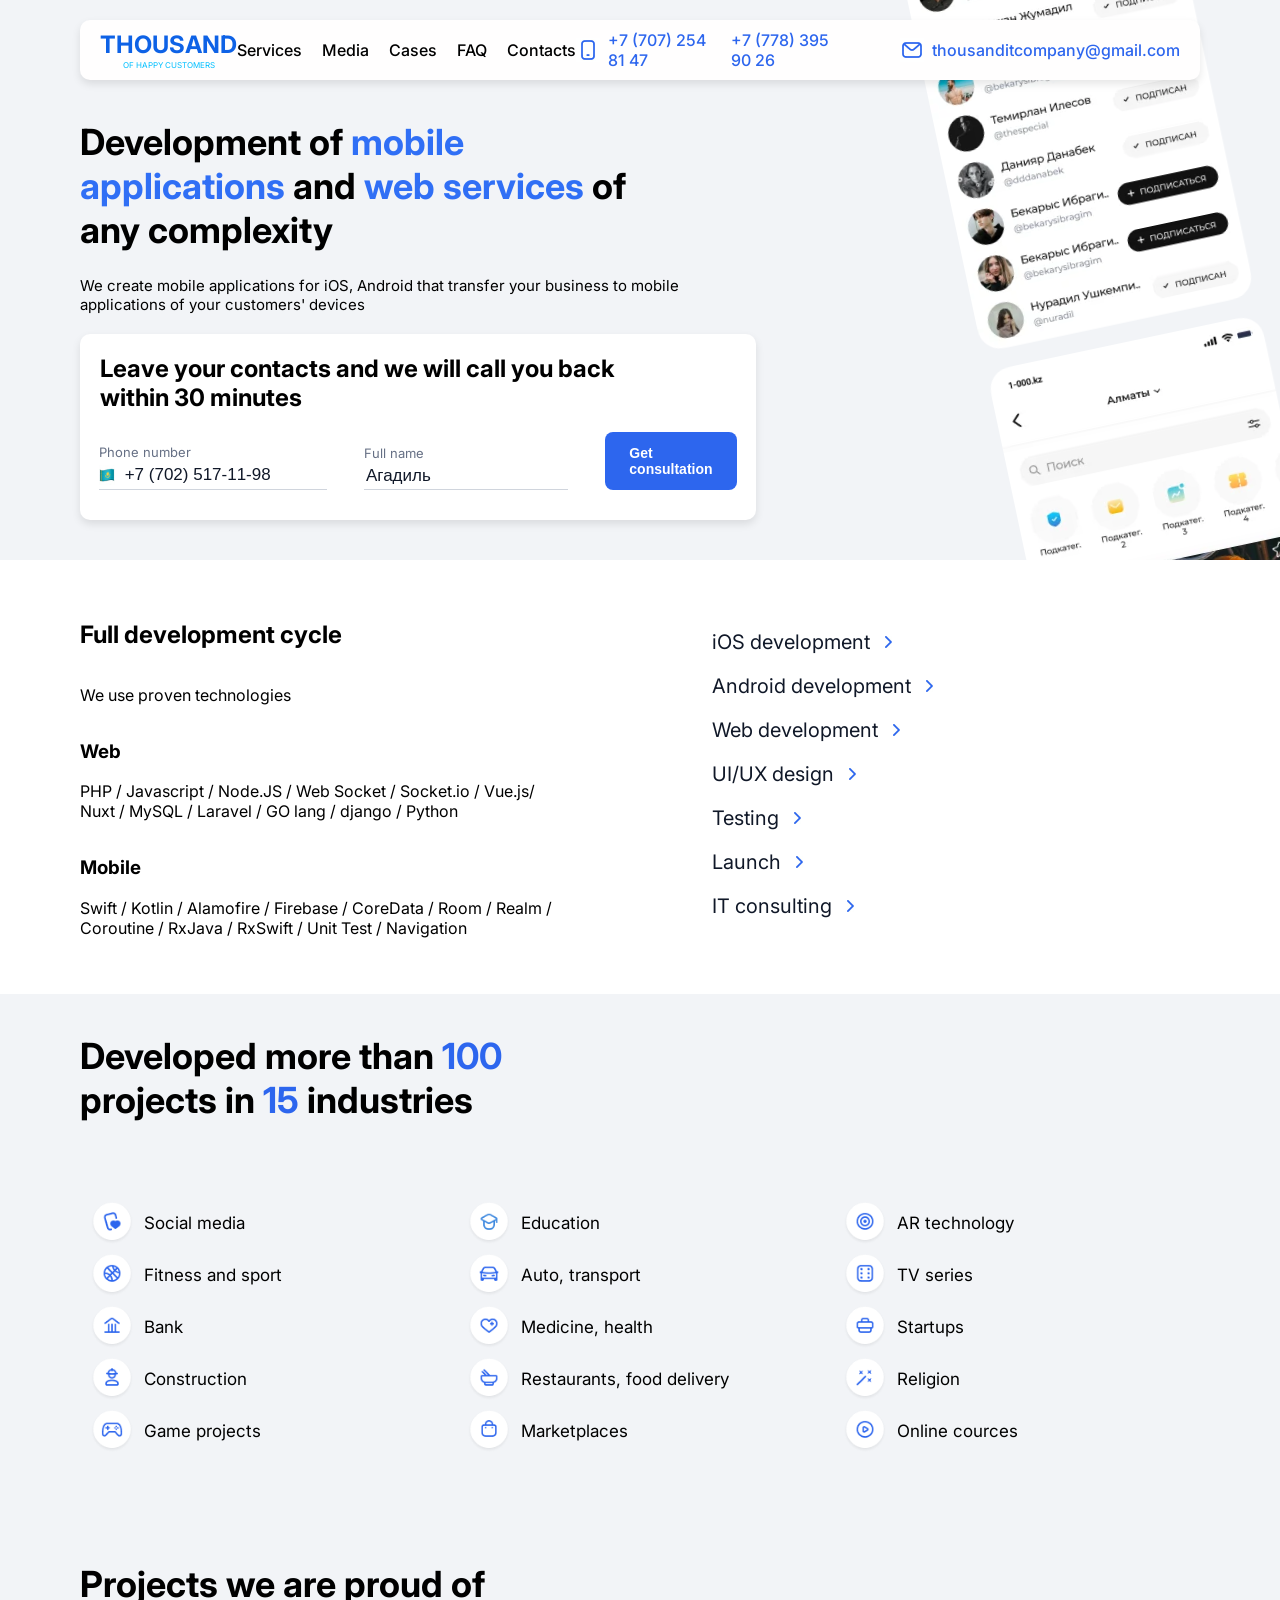
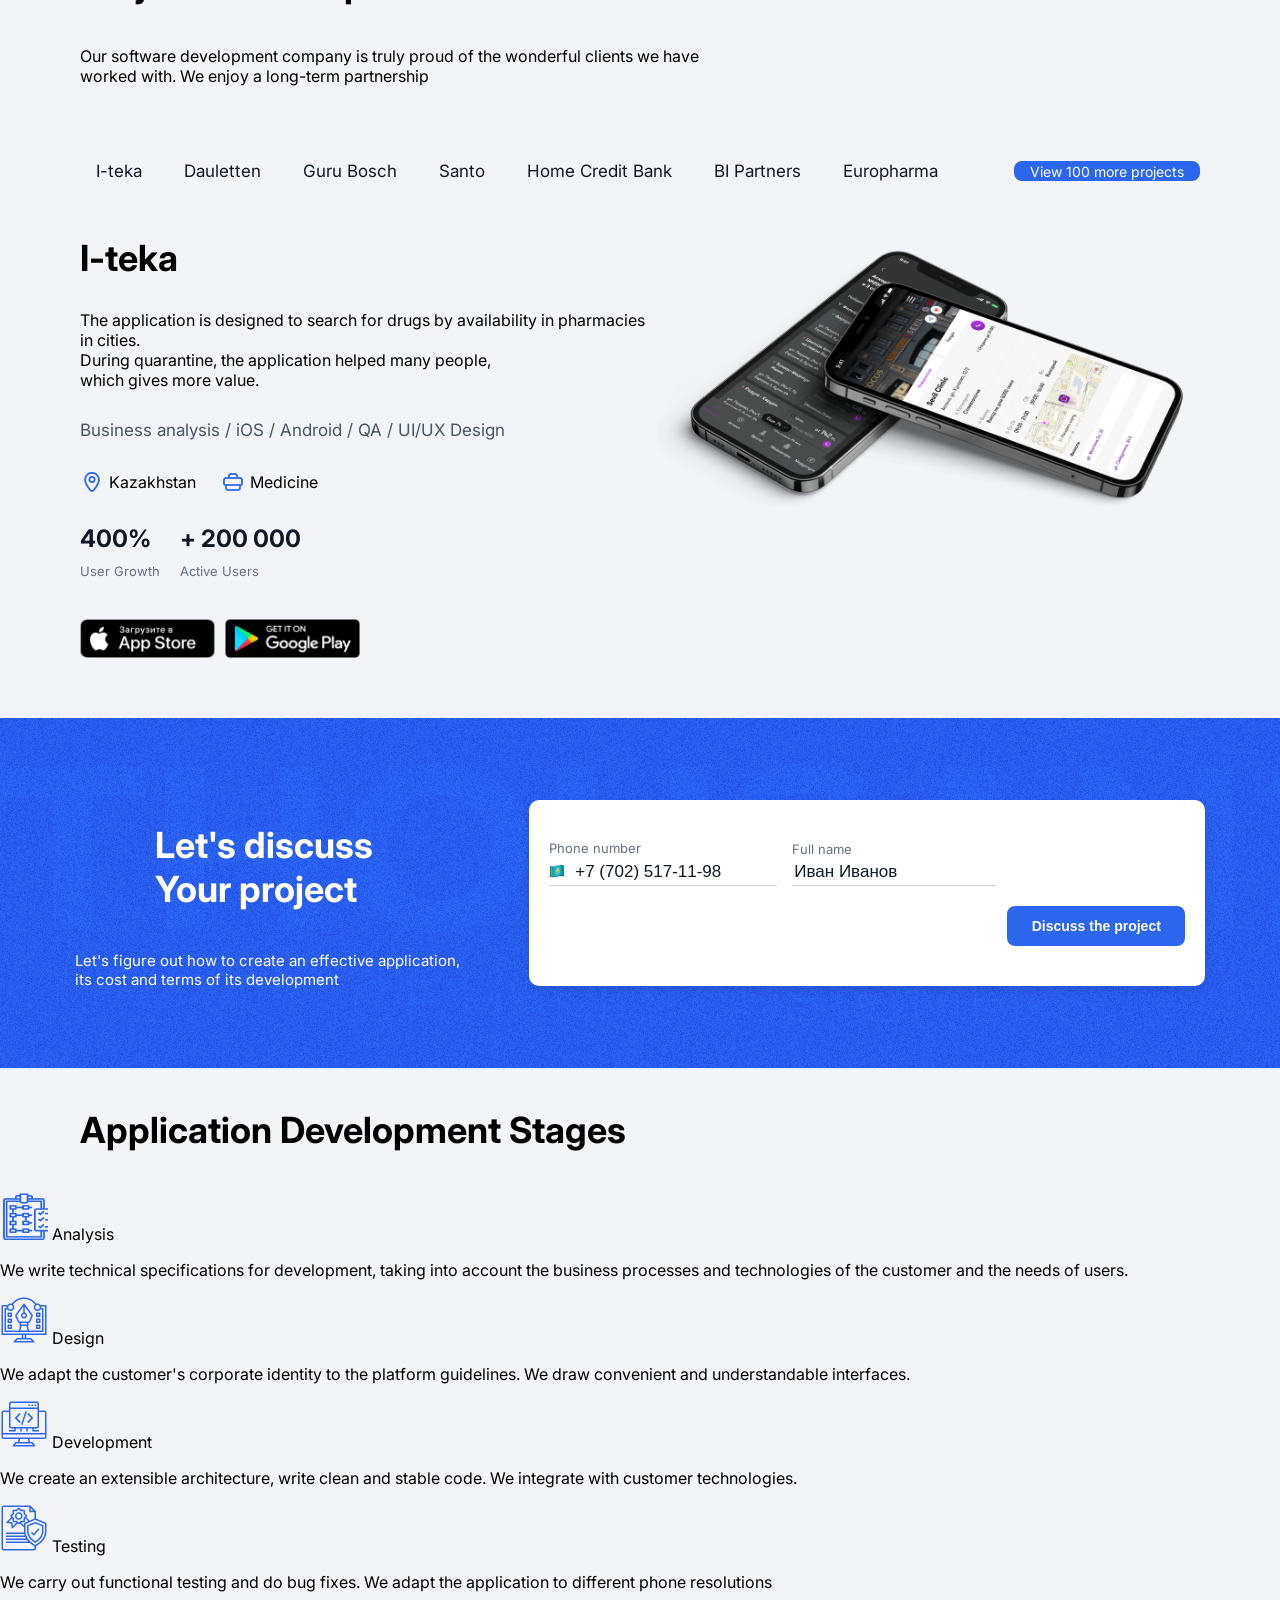
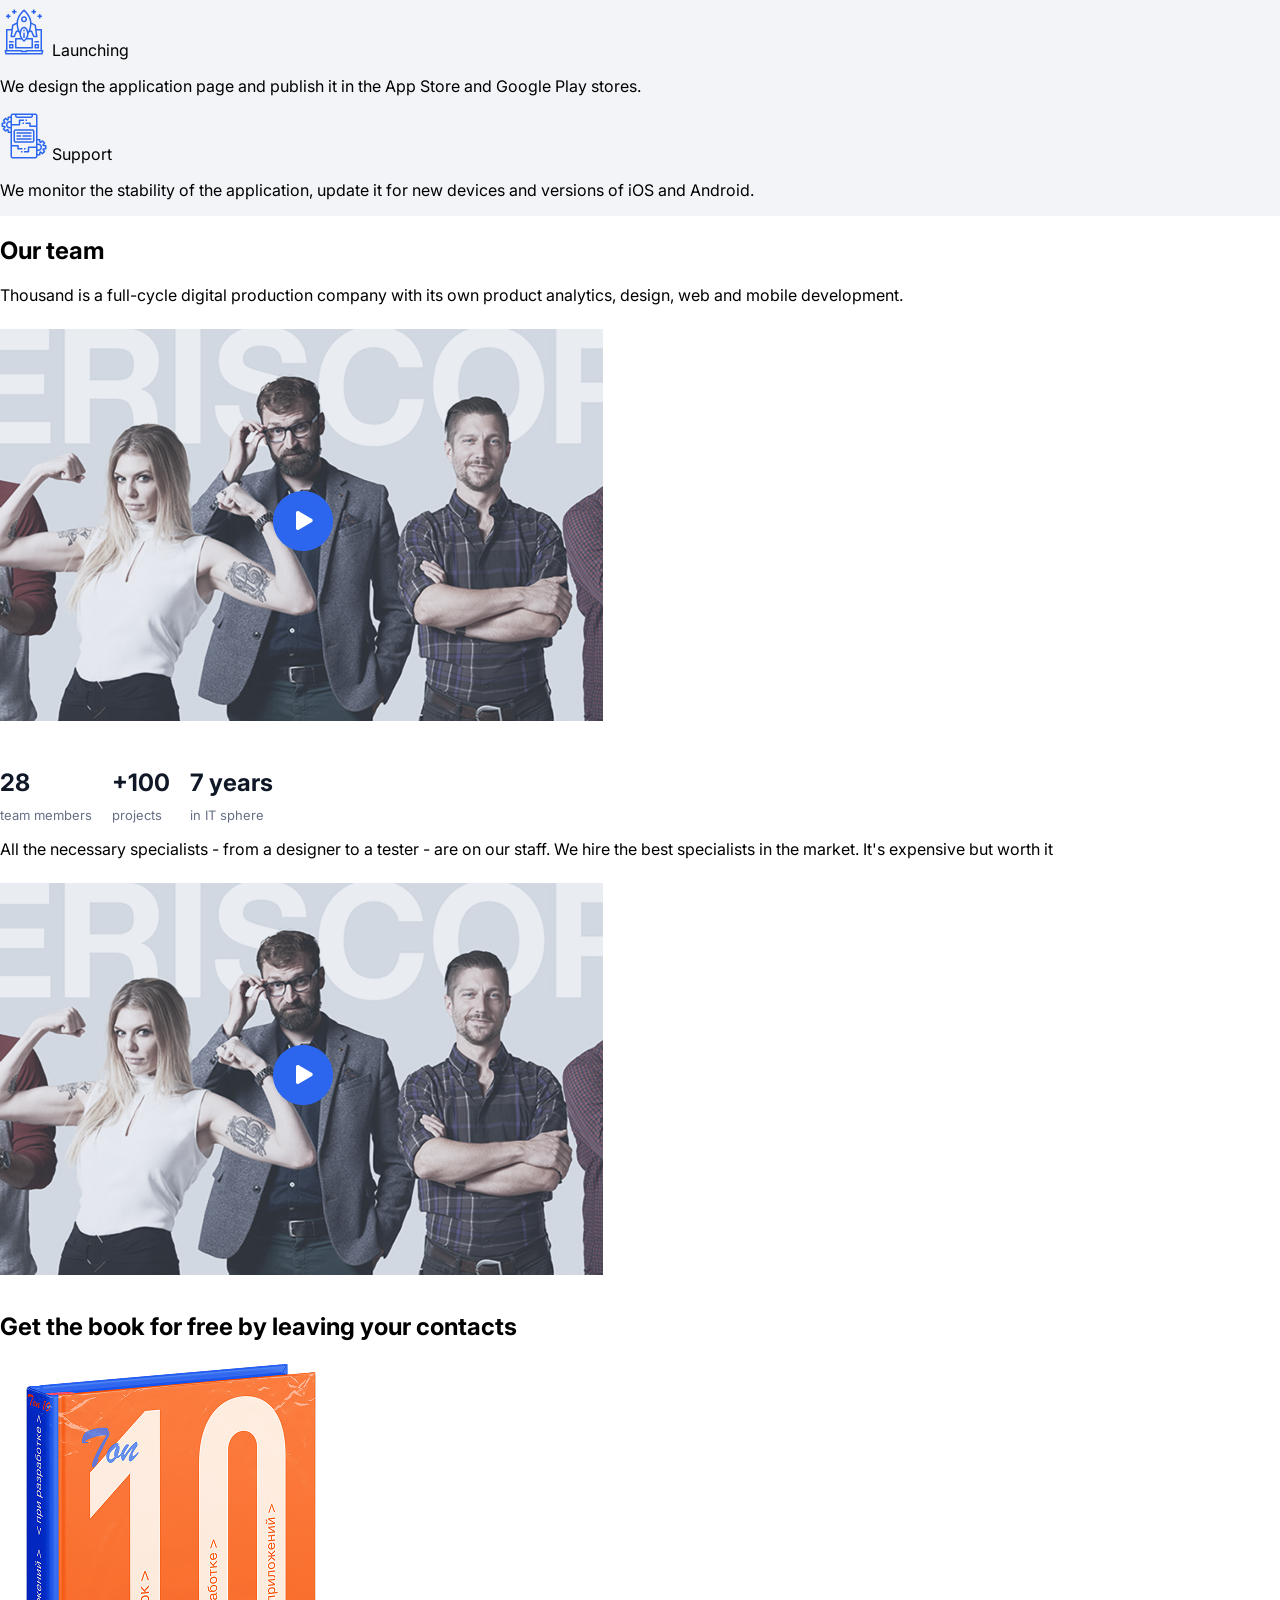
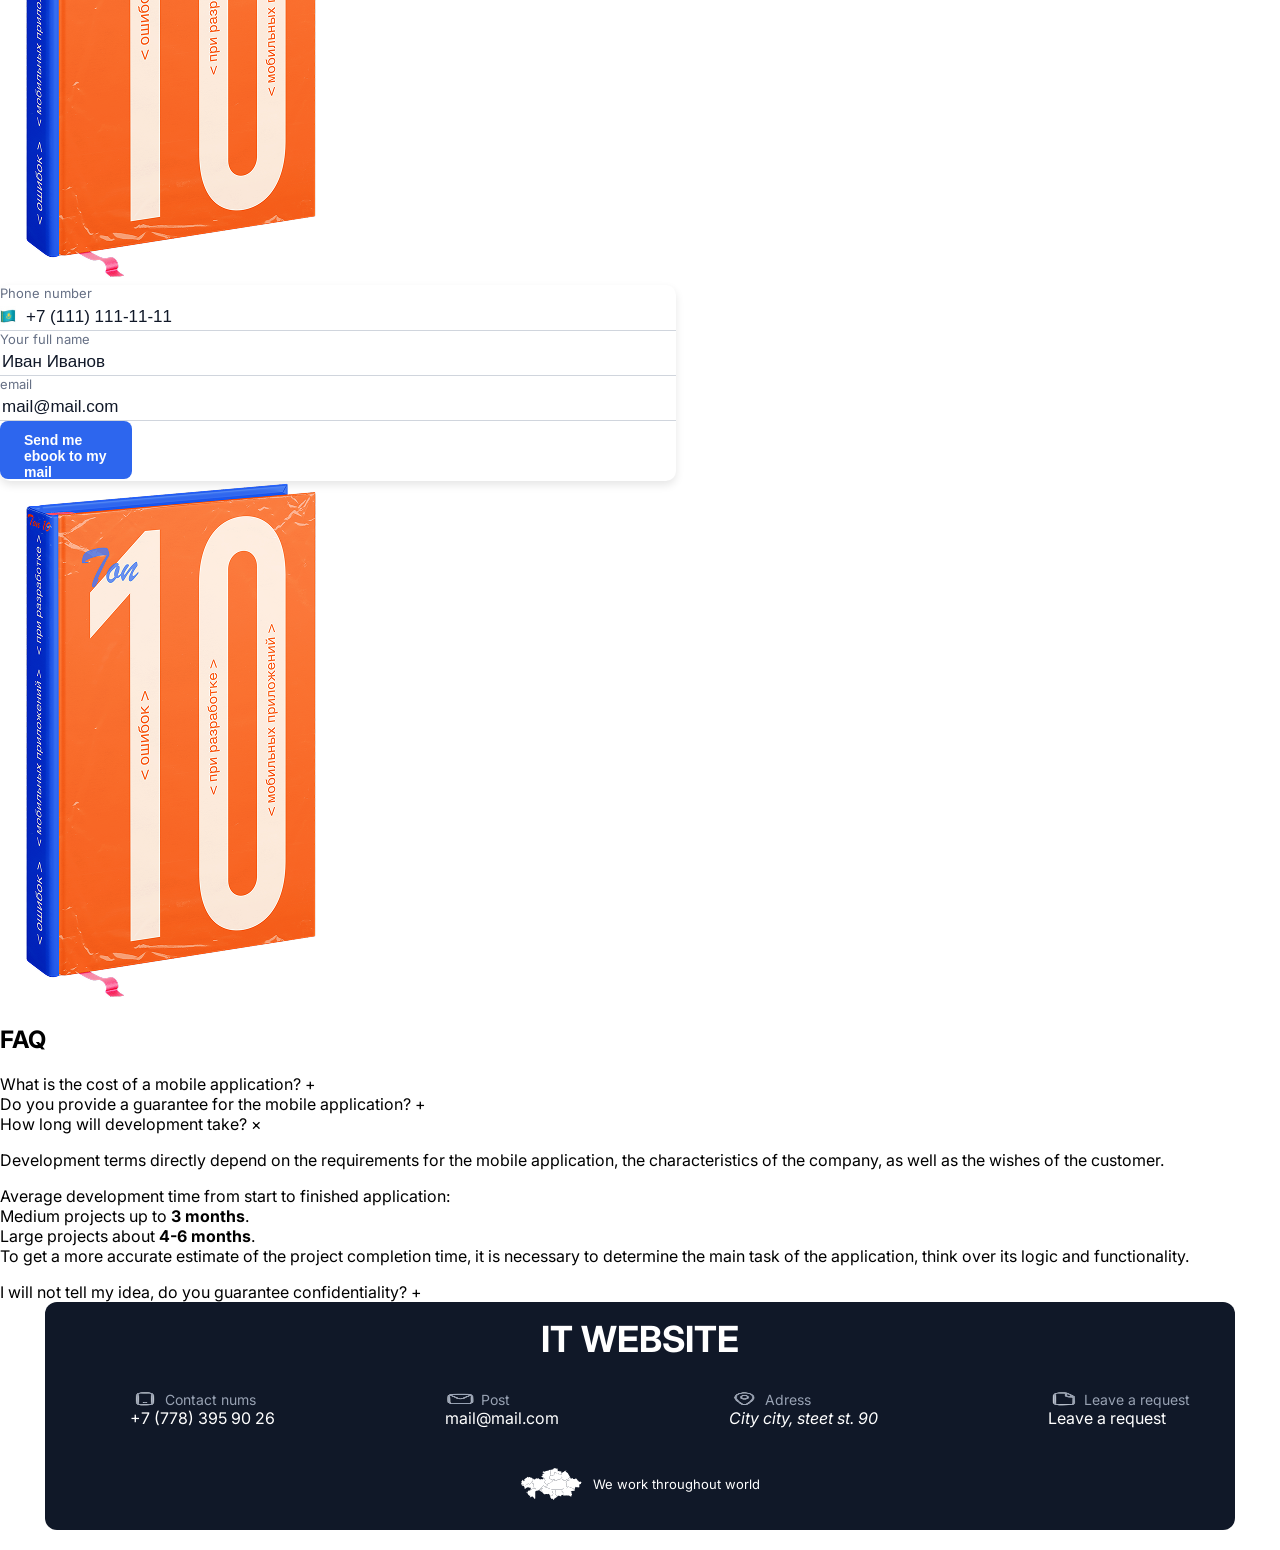
==== commit eb21676a: "Merge branch 'lesson5' into Lesson7" ====
--- a/index.html
+++ b/index.html
@@ -7,7 +7,8 @@
     <link rel="preconnect" href="https://fonts.googleapis.com">
     <link rel="preconnect" href="https://fonts.gstatic.com" crossorigin>
     <link href="https://fonts.googleapis.com/css2?family=Inter:wght@100..900&display=swap" rel="stylesheet">
-    <link rel="stylesheet" href="css/style.css">
+    <!-- <link rel="stylesheet" href="css/style.css"> -->
+     <link rel="stylesheet" href="scss/style.css">
     <meta name="viewport" content="width=device-width, initial-scale=1.0">
 </head>
 
--- a/scss/style.css
+++ b/scss/style.css
@@ -0,0 +1,1105 @@
+@keyframes moveCol1 {
+  0% {
+    background-position: 0 0;
+  }
+  100% {
+    background-position: 0 -1500px;
+  }
+}
+@keyframes moveCol2 {
+  0% {
+    background-position: 0 -1500px;
+  }
+  100% {
+    background-position: 0 0;
+  }
+}
+@keyframes moveColMobile1 {
+  0% {
+    background-position: 0 0;
+  }
+  100% {
+    background-position: 0 -800px;
+  }
+}
+@keyframes moveColMobile2 {
+  0% {
+    background-position: 0 -800px;
+  }
+  100% {
+    background-position: 0 0;
+  }
+}
+*,
+*::before,
+*::after {
+  box-sizing: border-box;
+}
+
+body {
+  display: flex;
+  flex-direction: column;
+  justify-content: flex-start;
+  align-items: stretch;
+  font-family: "Inter", Arial, sans-serif;
+  font-size: 16px;
+  min-height: 100vh;
+  margin: 0;
+}
+
+.text_blue {
+  color: #306FF5;
+}
+
+.blue {
+  color: #2D66EE;
+}
+
+.br_mob {
+  display: none;
+}
+
+.br_pc {
+  display: inline;
+}
+
+#view_100_768,
+#view_100425,
+#iteka_img_425 {
+  display: none;
+}
+
+#view_100pc {
+  display: block;
+}
+
+.page_background {
+  flex: 1 0 auto;
+  position: relative;
+  overflow: hidden;
+  background-color: #F2F4F7;
+}
+.page_background > * {
+  position: relative;
+  z-index: 2;
+}
+.page_background::before, .page_background::after {
+  content: "";
+  position: absolute;
+  top: -50%;
+  width: 280px;
+  height: 200%;
+  background-repeat: repeat-y;
+  background-size: 100% auto;
+  transform: rotate(-12deg);
+  z-index: 1;
+  pointer-events: none;
+}
+.page_background::before {
+  right: 340px;
+  background-image: url("../img/bg-col-1.png");
+  animation: moveCol1 25s linear infinite;
+}
+.page_background::after {
+  right: 30px;
+  background-image: url("../img/bg-col-2.png");
+  animation: moveCol2 25s linear infinite;
+}
+
+main {
+  margin: 40px 80px;
+  font-size: 18px;
+}
+main p {
+  font-size: 15px;
+}
+
+header {
+  display: flex;
+  flex-direction: row;
+  justify-content: space-between;
+  align-items: center;
+  height: 60px;
+  margin: 20px 80px;
+  position: sticky;
+  top: 0;
+  z-index: 1000;
+  background-color: #fffefe;
+  box-shadow: 0 4px 8px rgba(0, 0, 0, 0.1);
+  border-radius: 10px;
+}
+header a {
+  text-decoration: none;
+  color: black;
+  font-weight: 500;
+}
+header img {
+  display: block;
+  width: 24px;
+  height: 24px;
+}
+
+.company_name {
+  padding-left: 20px;
+}
+.company_name span {
+  font-size: 24px;
+  font-weight: bold;
+  color: #0E62E6;
+}
+.company_name p {
+  font-size: 8px;
+  padding: 0;
+  margin: 1px;
+  text-align: center;
+  color: #00BFFF;
+}
+
+.header_contacts {
+  display: flex;
+  flex-direction: row;
+  justify-content: flex-start;
+  align-items: stretch;
+  gap: 30px;
+}
+
+.header_link {
+  display: flex;
+  flex-direction: row;
+  justify-content: flex-start;
+  align-items: stretch;
+  gap: 20px;
+}
+
+.contact_group {
+  display: flex;
+  flex-direction: row;
+  justify-content: flex-start;
+  align-items: center;
+  gap: 8px;
+  padding-right: 20px;
+}
+.contact_group a {
+  color: #2D66EE;
+}
+
+.header_mobile,
+.menu-checkbox {
+  display: none;
+}
+
+.mobile-menu {
+  display: none;
+  flex-direction: column;
+  justify-content: space-between;
+  position: fixed;
+  top: 0;
+  left: 0;
+  width: 100%;
+  height: 100vh;
+  background-color: #FFFFFF;
+  z-index: 2000;
+  padding: 25px 20px;
+  box-sizing: border-box;
+}
+
+.menu-checkbox:checked ~ .mobile-menu {
+  display: flex;
+}
+
+.mobile-nav-links {
+  display: flex;
+  flex-direction: column;
+  justify-content: flex-start;
+  align-items: stretch;
+  gap: 20px;
+}
+
+.mob-link {
+  text-decoration: none;
+  color: #101828;
+  font-size: 20px;
+  font-weight: 500;
+}
+
+.mobile-menu-contacts {
+  display: flex;
+  flex-direction: row;
+  justify-content: flex-start;
+  align-items: stretch;
+  gap: 5px;
+}
+.mobile-menu-contacts .contact_group {
+  flex-direction: column;
+  align-items: flex-start;
+}
+
+.close-btn {
+  font-size: 36px;
+  color: #2D66EE;
+  align-self: flex-start;
+  line-height: 1;
+  cursor: pointer;
+}
+
+.form {
+  width: 676px;
+  max-width: 100%;
+  min-height: 186px;
+  background-color: #FFFFFF;
+  box-shadow: 0 4px 8px rgba(0, 0, 0, 0.1);
+  border-radius: 10px;
+  box-sizing: border-box;
+}
+.form h2 {
+  font-size: 24px;
+  font-weight: 700;
+  margin-left: 20px;
+  padding-top: 20px;
+}
+
+input {
+  border: none;
+  border-bottom: 0.7px solid #D0D5DD;
+  padding-bottom: 4px;
+  font-size: 16px;
+}
+
+.input_flag {
+  border: none;
+  display: flex;
+  flex-direction: row;
+  justify-content: flex-start;
+  align-items: center;
+  gap: 8px;
+  border-bottom: 0.7px solid #D0D5DD;
+  padding-bottom: 4px;
+}
+.input_flag input {
+  border-bottom: none;
+  padding-bottom: 0;
+}
+
+::-moz-placeholder {
+  color: #101828;
+  font-size: 17px;
+  font-weight: 400;
+}
+
+::placeholder {
+  color: #101828;
+  font-size: 17px;
+  font-weight: 400;
+}
+
+label {
+  font-size: 13px;
+  color: #667085;
+}
+
+.form_field {
+  display: flex;
+  flex-direction: row;
+  justify-content: space-around;
+  align-items: flex-end;
+  padding-bottom: 20px;
+}
+
+.form_section {
+  display: flex;
+  flex-direction: column;
+  justify-content: flex-start;
+  align-items: stretch;
+  gap: 5px;
+}
+
+.flag-icon {
+  width: 16px;
+  height: 20px;
+}
+
+.button_form {
+  background-color: #2D66EE;
+  color: #FFFFFF;
+  width: 132px;
+  height: 58px;
+  text-align: left;
+  padding: 11px 24px;
+  font-size: 14px;
+  font-weight: 600;
+  border: none;
+  border-radius: 8px;
+  cursor: pointer;
+}
+
+#form_field {
+  padding-top: 40px;
+  margin-left: 20px;
+  display: flex;
+  flex-direction: column;
+  justify-content: flex-start;
+  align-items: flex-start;
+  gap: 20px;
+}
+
+.form_f {
+  display: flex;
+  flex-direction: row;
+  justify-content: flex-start;
+  align-items: center;
+  gap: 15px;
+}
+
+#button_form {
+  align-self: flex-end;
+  width: 178px;
+  height: 40px;
+  margin-right: 20px;
+  text-align: center;
+  padding: 0;
+}
+
+.form_discuss {
+  width: 100%;
+  min-height: 350px;
+  display: flex;
+  flex-direction: row;
+  justify-content: space-around;
+  align-items: center;
+  background-image: url("../img/Fr.png");
+  background-repeat: no-repeat;
+  background-size: cover;
+  box-sizing: border-box;
+  padding: 30px 40px;
+}
+.form_discuss_left h2 {
+  margin: 0;
+  font-size: 36px;
+  color: #FFFFFF;
+  font-weight: 700;
+}
+.form_discuss_left p {
+  font-size: 15px;
+  color: #FFFFFF;
+}
+
+.Full_Development_Cycle {
+  display: flex;
+  flex-direction: row;
+  justify-content: flex-start;
+  align-items: flex-start;
+  gap: 100px;
+  background-color: #FFFFFF;
+  margin: 40px 80px;
+}
+.Full_Development_Cycle_left {
+  display: flex;
+  flex-direction: column;
+  justify-content: flex-start;
+  align-items: stretch;
+}
+.Full_Development_Cycle_cont_left h2 {
+  font-size: 36px;
+}
+.Full_Development_Cycle_right {
+  margin-top: 20px;
+  display: flex;
+  flex-direction: column;
+  justify-content: flex-start;
+  align-items: stretch;
+  font-size: 17px;
+  margin-left: 50px;
+}
+.Full_Development_Cycle_right img {
+  display: block;
+  box-sizing: border-box;
+  width: 7px;
+  height: 12px;
+}
+.Full_Development_Cycle_right a {
+  display: flex;
+  flex-direction: row;
+  justify-content: flex-start;
+  align-items: center;
+  gap: 15px;
+  font-weight: 400;
+  font-size: 20px;
+  padding: 10px;
+}
+.Full_Development_Cycle_right a:link, .Full_Development_Cycle_right a:visited {
+  color: #101828;
+  text-decoration: none;
+}
+.Full_Development_Cycle_right a:hover {
+  text-decoration: underline;
+  text-decoration-color: #2D66EE;
+  cursor: pointer;
+}
+
+.page_3 {
+  background-color: #F2F4F7;
+  display: flex;
+  flex-direction: column;
+  justify-content: flex-start;
+  align-items: stretch;
+}
+.page_3 h2 {
+  font-size: 36px;
+  margin: 40px 80px;
+}
+.page_3_cat {
+  display: flex;
+  flex-direction: column;
+  justify-content: flex-start;
+  align-items: stretch;
+  gap: 10px;
+  flex-wrap: wrap;
+  margin: 40px 80px;
+  max-width: 1223px;
+  height: 280px;
+}
+.page_3_cat p {
+  display: flex;
+  flex-direction: row;
+  justify-content: flex-start;
+  align-items: center;
+  gap: 10px;
+  font-size: 17px;
+  padding: 0;
+  margin: 10px;
+  width: 331px;
+  height: 22px;
+}
+.page_3_cat p img {
+  width: 44px;
+  height: 44px;
+}
+.page_3_link_and_text {
+  display: flex;
+  flex-direction: column;
+  justify-content: space-between;
+  align-items: stretch;
+  margin: 20px 80px;
+}
+
+.p_page_3 {
+  margin: 0px 80px;
+  padding: 0;
+}
+
+.p_page_3_2 {
+  font-size: 17px;
+  color: #475467;
+}
+
+.links_bar {
+  display: flex;
+  flex-direction: row;
+  justify-content: flex-start;
+  align-items: center;
+  gap: 10px;
+  margin: 45px 0;
+}
+.links_bar_button {
+  background-color: #2D66EE;
+  align-items: center;
+  border-radius: 8px;
+  display: flex;
+  flex-direction: row;
+  justify-content: center;
+  align-items: center;
+  margin-left: auto;
+}
+.links_bar_button a {
+  padding: 16px;
+  font-size: 14px;
+  text-decoration: none;
+  color: #FFFFFF;
+  align-items: center;
+}
+
+.links {
+  display: flex;
+  font-size: 17px;
+  gap: 10px;
+  flex-wrap: wrap;
+}
+.links a {
+  display: flex;
+  flex-direction: row;
+  justify-content: flex-start;
+  align-items: center;
+  padding: 10px 16px;
+}
+.links a:link, .links a:visited {
+  color: #101828;
+  text-decoration: none;
+}
+.links a.active {
+  text-decoration: underline;
+}
+.links a:hover {
+  text-decoration: underline;
+  text-decoration-color: #2D66EE;
+  cursor: pointer;
+}
+
+.text_and_img_page_3 {
+  display: flex;
+  flex-direction: row;
+  justify-content: space-between;
+  align-items: flex-start;
+}
+.text_and_img_page_3_left p {
+  margin: 30px 0;
+}
+.text_and_img_page_3_left h2 {
+  font-size: 36px;
+  margin: 0;
+}
+.text_and_img_page_3_right img {
+  max-width: 100%;
+  width: 600px;
+  height: auto;
+}
+
+.left_img {
+  display: flex;
+  gap: 25px;
+}
+.left_img img {
+  width: 24px;
+  height: 24px;
+}
+.left_img p {
+  display: flex;
+  flex-direction: row;
+  justify-content: flex-start;
+  align-items: center;
+  gap: 5px;
+  margin: 0;
+}
+
+.download {
+  display: flex;
+  flex-direction: row;
+  justify-content: flex-start;
+  align-items: stretch;
+  gap: 10px;
+  margin: 40px 0;
+}
+.download img {
+  max-width: 135px;
+  height: auto;
+}
+
+.procent {
+  display: flex;
+  gap: 20px;
+  margin-top: 30px;
+}
+.procent span {
+  color: #101828;
+  font-size: 24px;
+  font-weight: 700;
+}
+.procent div {
+  display: flex;
+  flex-direction: column;
+  justify-content: flex-start;
+  align-items: stretch;
+}
+.procent div p {
+  color: #667085;
+  font-size: 13px;
+  margin-top: 10px;
+  margin-bottom: 0;
+}
+
+footer {
+  background-color: #101828;
+  margin: 0 45px 20px 45px;
+  border-radius: 12px;
+  padding-bottom: 30px;
+}
+footer h2 {
+  font-size: 36px;
+  text-align: center;
+  color: #FFFFFF;
+  margin-top: 15px;
+}
+
+.footer_content {
+  display: flex;
+  flex-direction: column;
+  justify-content: space-between;
+  align-items: stretch;
+  color: #98A2B3;
+}
+.footer_content a,
+.footer_content address {
+  text-decoration: none;
+  color: #FFFFFF;
+}
+.footer_content_row_img {
+  display: flex;
+  flex-direction: row;
+  justify-content: flex-start;
+  align-items: center;
+  gap: 5px;
+  font-size: 14px;
+  color: #98A2B3;
+}
+.footer_content_row_img img {
+  width: 24px;
+  height: 24px;
+}
+
+.footer_info {
+  display: flex;
+  flex-direction: row;
+  justify-content: space-around;
+  align-items: stretch;
+  gap: 80px;
+  margin-left: 40px;
+  margin-bottom: 40px;
+}
+.footer_info img {
+  width: 30.41px;
+  height: 16px;
+}
+
+.footer_down {
+  display: flex;
+  flex-direction: row;
+  justify-content: center;
+  align-items: center;
+  gap: 10px;
+  color: #FFFFFF;
+  font-size: 13px;
+}
+
+@media (max-width: 768px) {
+  .page_background::before {
+    width: 200px;
+    right: 190px;
+  }
+  .page_background::after {
+    width: 200px;
+    right: -30px;
+  }
+  .form_discuss_left {
+    align-self: start;
+  }
+  .form_discuss_left p {
+    margin-left: 20px;
+  }
+  .text_and_img_page_3_left h2 {
+    display: flex;
+    justify-content: space-between;
+  }
+  #view_100_768 {
+    display: inline-block;
+  }
+  #view_100pc,
+  .br_pc,
+  .header_pc,
+  #view_100425,
+  #iteka_img_425 {
+    display: none;
+  }
+  .links {
+    font-size: 12px;
+  }
+  .button_form {
+    width: 190px;
+    height: 40px;
+    font-size: 14px;
+  }
+  .mob-link {
+    font-size: 36px;
+    justify-content: center;
+    display: flex;
+  }
+  .form_field {
+    flex-direction: column;
+    align-items: stretch;
+    gap: 20px;
+  }
+  .form {
+    width: 382px;
+    height: 356px;
+    padding: 20px;
+  }
+  .form h2 {
+    margin-left: 0;
+    padding-top: 0;
+  }
+  .form_discuss_right .form {
+    width: 600px;
+    height: 190px;
+  }
+  .mobile-menu-contacts {
+    display: flex;
+    flex-direction: row;
+    justify-content: flex-start;
+    align-items: stretch;
+  }
+  .mobile-menu-contacts .contact_group {
+    display: flex;
+    flex-direction: row;
+    justify-content: flex-start;
+    align-items: center;
+    flex-wrap: nowrap;
+    padding-bottom: 50px;
+  }
+  .contact_link {
+    display: flex;
+    width: 172px;
+    font-size: 18px;
+  }
+  .mobile-menu {
+    align-items: center;
+    gap: 5px;
+    padding: 0;
+  }
+  .contact_group a {
+    display: flex;
+    text-decoration: none;
+  }
+  .contact_group img {
+    display: block;
+    width: 28px;
+    height: 28px;
+  }
+  .header_mobile {
+    display: flex;
+    flex-direction: row;
+    justify-content: space-between;
+    align-items: center;
+    padding: 15px 20px;
+    margin: 10px 20px;
+    background: #FFFFFF;
+    position: sticky;
+    top: 0;
+    z-index: 100;
+    border-radius: 10px;
+  }
+  .poloski {
+    display: flex;
+    flex-direction: column;
+    justify-content: space-between;
+    align-items: stretch;
+    width: 24px;
+    height: 18px;
+    cursor: pointer;
+  }
+  .poloski span {
+    display: block;
+    height: 3px;
+    width: 100%;
+    background-color: #2D66EE;
+    border-radius: 2px;
+  }
+  main {
+    margin: 30px 20px;
+  }
+  .Full_Development_Cycle {
+    flex-direction: row;
+    margin: 30px 20px;
+    -moz-column-gap: 50px;
+         column-gap: 50px;
+  }
+  .Full_Development_Cycle p {
+    font-size: 14px;
+  }
+  .Full_Development_Cycle_right {
+    margin-left: 0;
+    padding-top: 60px;
+    width: 100%;
+  }
+  .page_3 h2,
+  .p_page_3,
+  .page_3_link_and_text {
+    margin-left: 20px;
+    margin-right: 20px;
+  }
+  .page_3_cat {
+    margin: 20px;
+    height: auto;
+    flex-direction: row;
+    flex-wrap: wrap;
+    gap: 15px;
+  }
+  .page_3_cat p {
+    width: 45%;
+    margin: 5px 0;
+  }
+  .text_and_img_page_3 {
+    flex-direction: column;
+    gap: 30px;
+  }
+  .text_and_img_page_3_right img {
+    width: 100%;
+    max-width: 480px;
+  }
+  .form_discuss {
+    flex-direction: column;
+    padding: 30px 20px;
+    gap: 30px;
+  }
+  .form_discuss_right {
+    width: 100%;
+  }
+  footer {
+    margin: 0 20px 20px 20px;
+  }
+  .footer_info {
+    flex-wrap: wrap;
+    gap: 30px;
+    margin-left: 20px;
+  }
+}
+@media (max-width: 425px) {
+  #view_100_768,
+  .text_and_img_page_3_right,
+  #view_100pc,
+  .br_pc {
+    display: none;
+  }
+  .footer_content {
+    width: 154px;
+    height: 54px;
+  }
+  .footer_content_row_img span {
+    font-size: 10px;
+  }
+  #footer_info {
+    flex-direction: row;
+    flex-wrap: wrap;
+    width: 375px;
+    height: 142px;
+    -moz-column-gap: 4px;
+         column-gap: 4px;
+  }
+  .form_discuss p {
+    margin-left: 20px;
+  }
+  .form_discuss_right .form {
+    margin-top: 60px;
+  }
+  #iteka_img_425 {
+    display: block;
+    width: 340px;
+  }
+  #view_100425 {
+    display: block;
+    width: 258px;
+    margin-left: 20px;
+  }
+  #I-teka {
+    margin-left: 5px;
+  }
+  .p_page_3_2 {
+    font-size: 14px;
+  }
+  .br_mob {
+    display: inline-block;
+  }
+  .page_background::before {
+    width: 140px;
+    right: 140px;
+    top: -10%;
+    animation: moveColMobile1 20s linear infinite;
+  }
+  .page_background::after {
+    width: 140px;
+    right: -10px;
+    top: -10%;
+    animation: moveColMobile2 20s linear infinite;
+  }
+  .form {
+    width: 100%;
+    height: auto;
+    padding: 15px;
+    margin-top: 180px;
+  }
+  .form h2 {
+    font-size: 18px;
+    margin-left: 0;
+    padding-top: 0;
+  }
+  body {
+    font-size: 14px;
+  }
+  .close-btn {
+    align-self: flex-end;
+    margin-top: 20px;
+    margin-right: 20px;
+    color: grey;
+  }
+  .header_mobile {
+    margin: 10px;
+    padding: 10px 15px;
+  }
+  .mobile-nav-links {
+    display: flex;
+    gap: 20px;
+    justify-content: center;
+  }
+  .mobile-menu {
+    align-items: center;
+    gap: 5px;
+    padding: 0;
+  }
+  .mobile-menu-logo {
+    margin-bottom: 30px;
+  }
+  .mobile-menu-contacts {
+    display: flex;
+    flex-direction: column;
+    justify-content: flex-start;
+    align-items: stretch;
+    gap: 10px;
+  }
+  .contact_group {
+    display: flex;
+    flex-direction: row;
+    justify-content: flex-start;
+    align-items: stretch;
+    gap: 5px;
+    flex-wrap: nowrap;
+  }
+  .contact_group img {
+    display: block;
+    width: 24px;
+    height: 24px;
+  }
+  .contact_link {
+    display: flex;
+    flex-direction: row;
+    justify-content: flex-start;
+    align-items: center;
+    gap: 5px;
+    text-decoration: none;
+  }
+  main {
+    margin: 20px 15px;
+  }
+  main h1 {
+    font-size: 24px;
+    line-height: 1.2;
+  }
+  .form_field {
+    flex-direction: column;
+    align-items: stretch;
+    gap: 15px;
+    padding-bottom: 0;
+  }
+  .form_field button {
+    width: 255px;
+    height: 40px;
+  }
+  .button_form {
+    width: 100%;
+    height: 48px;
+    text-align: center;
+    padding: 0;
+  }
+  .Full_Development_Cycle {
+    margin: 20px 15px;
+  }
+  .Full_Development_Cycle_cont_left h2 {
+    font-size: 26px;
+  }
+  .Full_Development_Cycle_right a {
+    justify-content: space-between;
+    padding: 8px 0;
+    font-size: 17px;
+  }
+  .page_3 h2 {
+    font-size: 24px;
+    margin: 20px 15px 10px 15px;
+  }
+  .p_page_3,
+  .page_3_link_and_text {
+    margin-left: 15px;
+    margin-right: 15px;
+  }
+  .page_3_cat {
+    display: block;
+    -moz-column-count: 2;
+         column-count: 2;
+    margin: 15px;
+    gap: 16px 10px;
+    width: 369px;
+    height: 457px;
+  }
+  .page_3_cat p {
+    width: 142px;
+    margin: 0;
+    height: 44px;
+    font-size: 14px;
+  }
+  .links_bar {
+    flex-direction: column;
+    align-items: stretch;
+    margin: 15px 0;
+    gap: 10px;
+  }
+  .links_bar_button {
+    width: 100%;
+    margin-left: 0;
+  }
+  .links_bar_button a {
+    display: block;
+    width: 100%;
+    text-align: center;
+    box-sizing: border-box;
+    padding: 12px;
+  }
+  .links {
+    gap: 5px;
+  }
+  .links a {
+    padding: 6px 8px;
+    font-size: 14px;
+  }
+  .text_and_img_page_3_right img {
+    width: 100%;
+  }
+  .form_discuss {
+    padding: 25px 15px;
+  }
+  .form_discuss_left h2 {
+    font-size: 26px;
+  }
+  #form_field {
+    margin-left: 0;
+    padding-top: 10px;
+    align-items: stretch;
+  }
+  .form_f {
+    flex-direction: column;
+    align-items: stretch;
+    width: 100%;
+  }
+  #button_form {
+    width: 100%;
+    margin-right: 0;
+    align-self: stretch;
+    height: 48px;
+  }
+  footer {
+    margin: 20px 10px;
+    padding: 20px 15px;
+  }
+  footer h2 {
+    font-size: 24px;
+  }
+  .footer_info {
+    flex-direction: column;
+    gap: 20px;
+    margin-left: 0;
+  }
+}/*# sourceMappingURL=style.css.map */
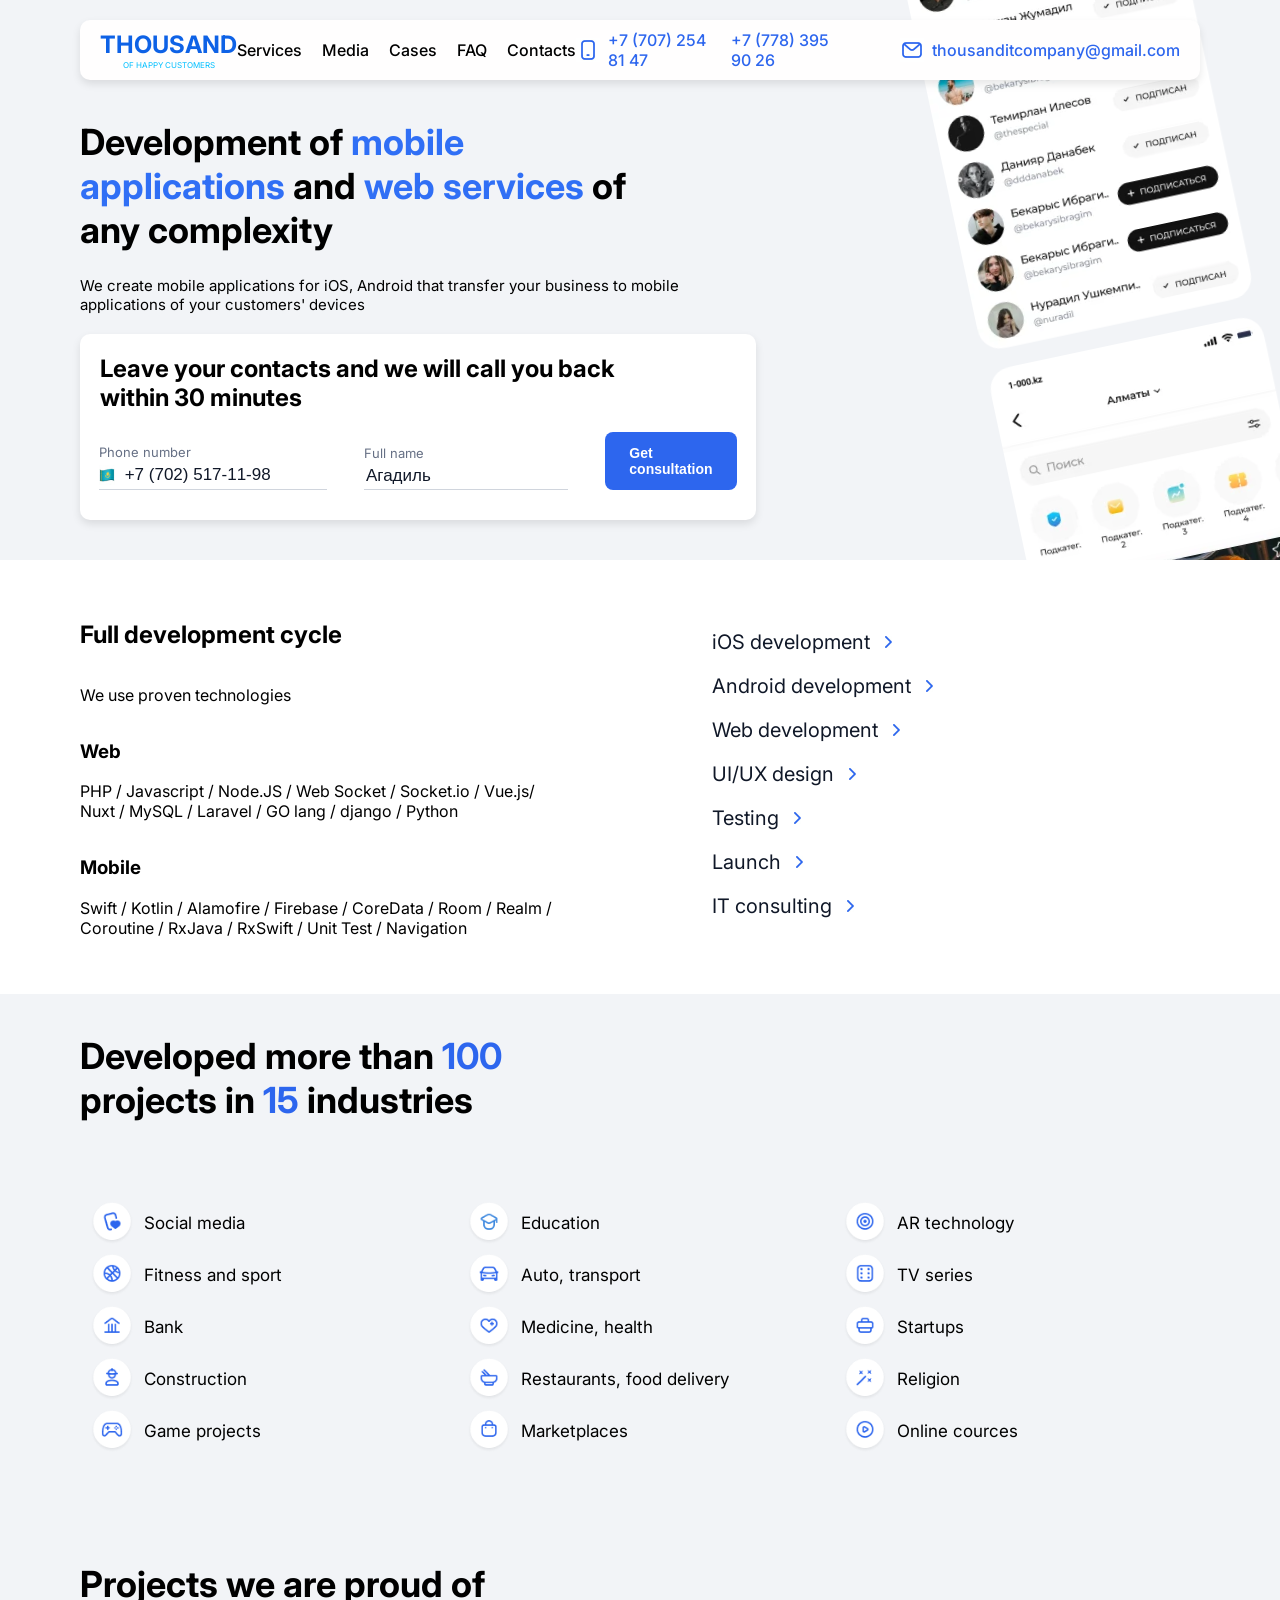
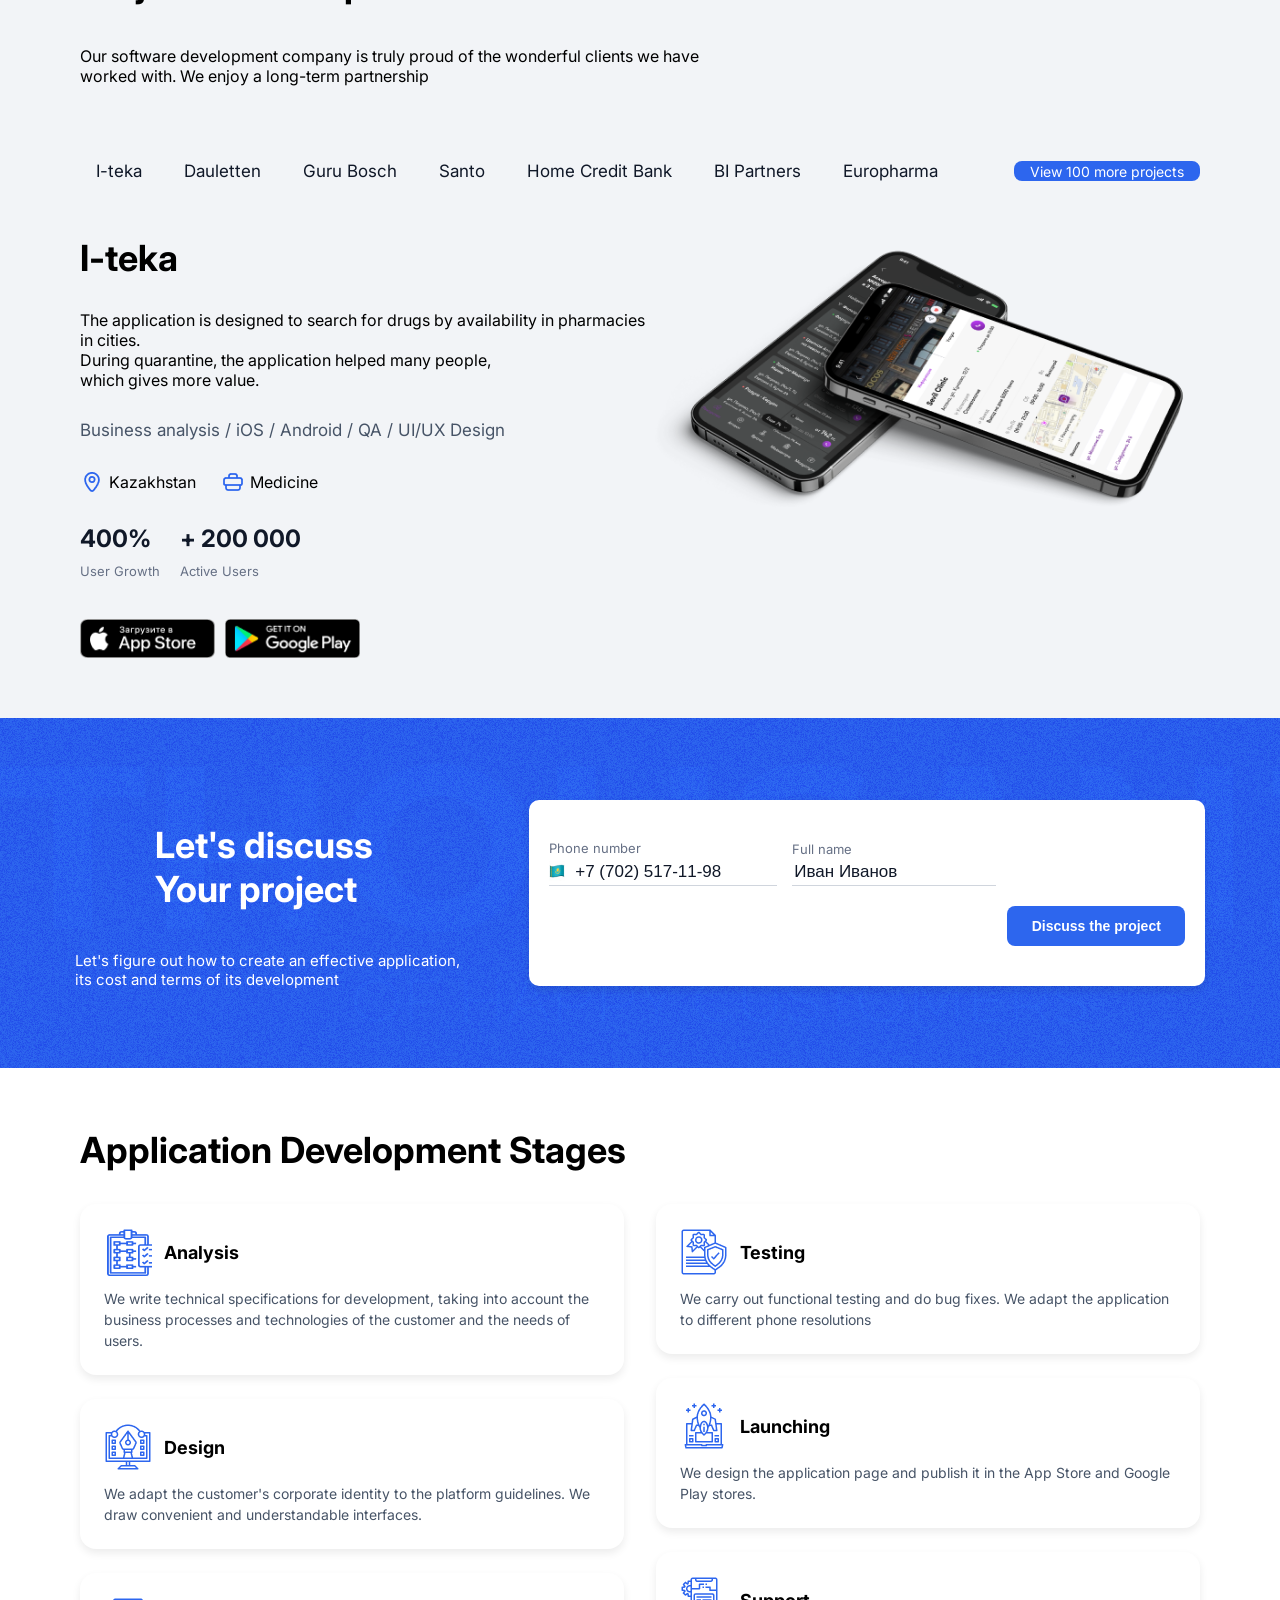
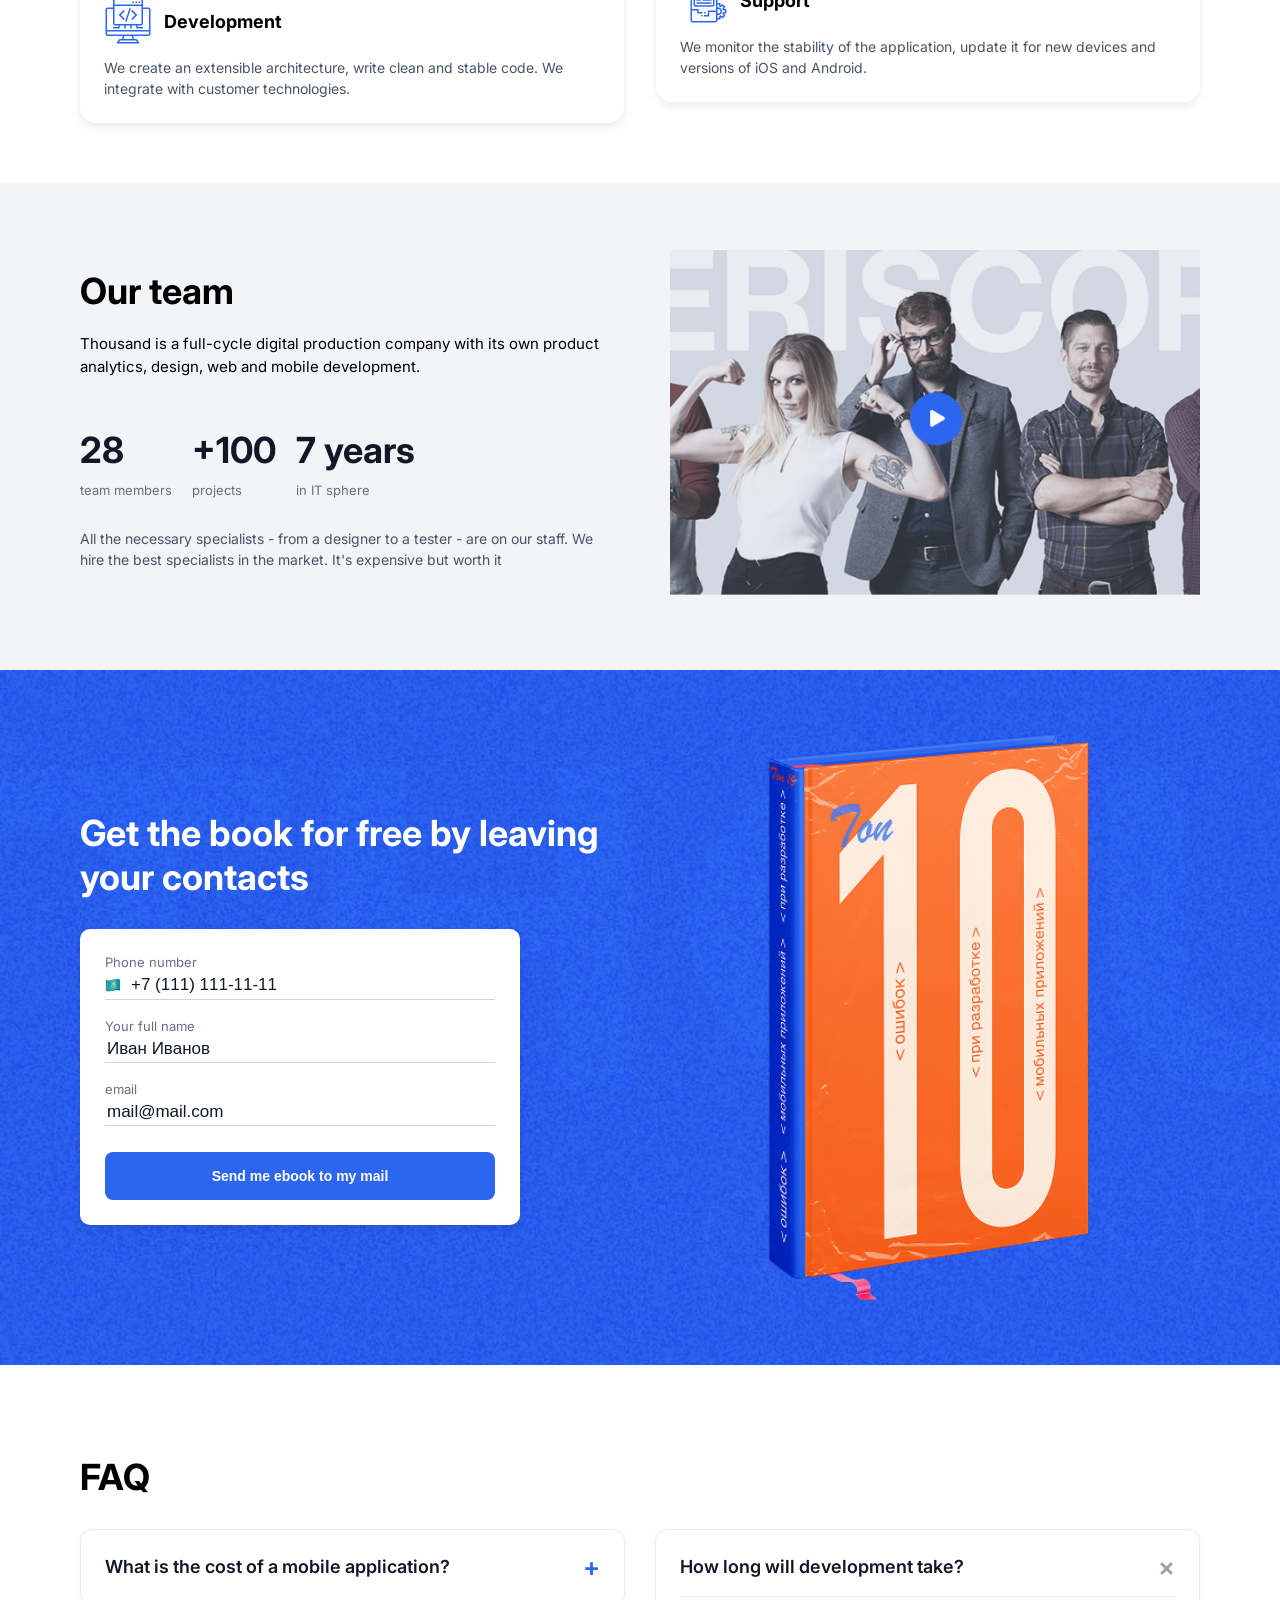
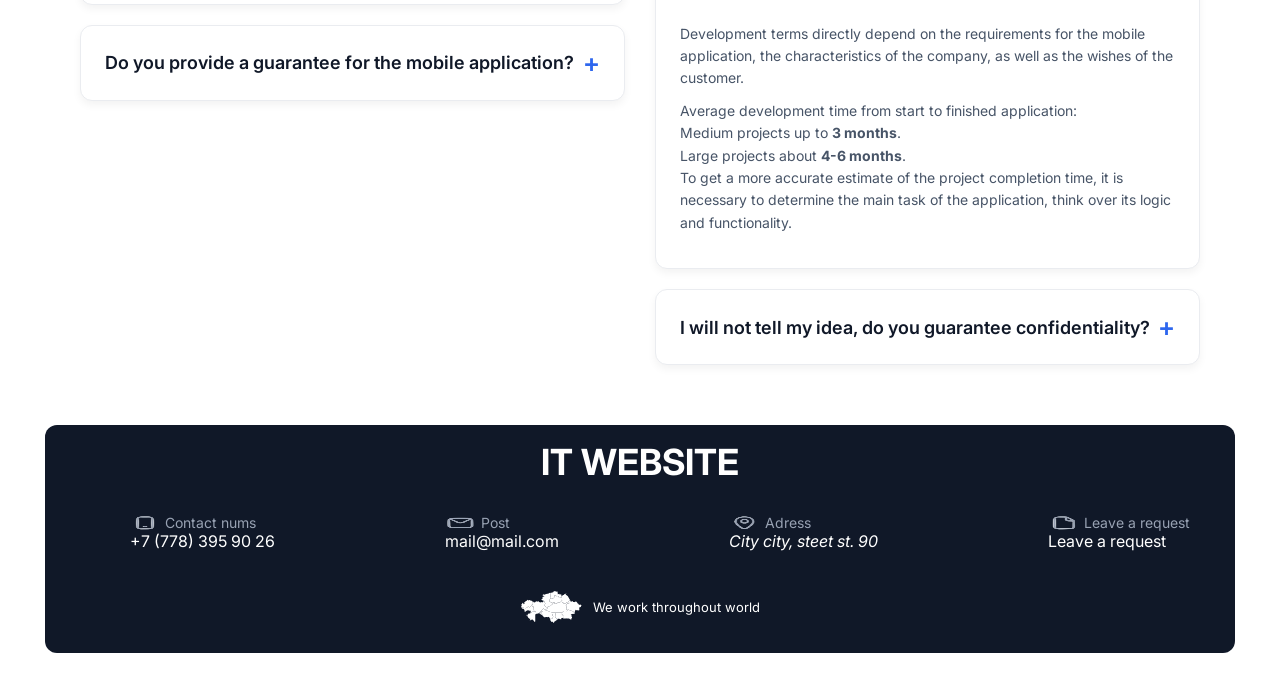
==== commit 968e7f89: "1" ====
--- a/index.html
+++ b/index.html
@@ -7,8 +7,7 @@
     <link rel="preconnect" href="https://fonts.googleapis.com">
     <link rel="preconnect" href="https://fonts.gstatic.com" crossorigin>
     <link href="https://fonts.googleapis.com/css2?family=Inter:wght@100..900&display=swap" rel="stylesheet">
-    <!-- <link rel="stylesheet" href="css/style.css"> -->
-     <link rel="stylesheet" href="scss/style.css">
+    <link rel="stylesheet" href="scss/style.css">
     <meta name="viewport" content="width=device-width, initial-scale=1.0">
 </head>
 
@@ -283,6 +282,7 @@
                             <a href="view_100">
                                 View 100 more projects
                             </a>
+                        </div>
                     </h2>
                     <p class="p_page_3">
                         The application is designed to search for drugs by availability in pharmacies in cities. <br>
@@ -368,70 +368,71 @@
                 </div>
             </div>
         </div>
-        <div class="Application_Development_Stages">
-            <h2>Application Development Stages</h2>
-
-            <div class="Application_Development_Stages_left">
-                <div class="Application_Development_Stages_card">
-                    <p class="Application_Development_Stages_up">
-                        <img src="img/planing.png" alt=""> Analysis
-                    </p>
-                    <p class="Application_Development_Stages_down">
-                        We write technical specifications for development, taking into account the business processes
-                        and technologies of the customer and the needs of users.
-                    </p>
-                </div>
-
-                <div class="Application_Development_Stages_card">
-                    <p class="Application_Development_Stages_up">
-                        <img src="img/graphic-design.png" alt=""> Design
-                    </p>
-                    <p class="Application_Development_Stages_down">
-                        We adapt the customer's corporate identity to the platform guidelines. We draw convenient and
-                        understandable interfaces.
-                    </p>
-                </div>
-
-                <div class="Application_Development_Stages_card">
-                    <p class="Application_Development_Stages_up">
-                        <img src="img/coding-language.png" alt=""> Development
-                    </p>
-                    <p class="Application_Development_Stages_down">
-                        We create an extensible architecture, write clean and stable code. We integrate with customer
-                        technologies.
-                    </p>
-                </div>
-            </div>
-
-            <div class="Application_Development_Stages_right">
-                <div class="Application_Development_Stages_card">
-                    <p class="Application_Development_Stages_up">
-                        <img src="img/security.png" alt=""> Testing
-                    </p>
-                    <p class="Application_Development_Stages_down">
-                        We carry out functional testing and do bug fixes. We adapt the application to different phone
-                        resolutions
-                    </p>
-                </div>
-
-                <div class="Application_Development_Stages_card">
-                    <p class="Application_Development_Stages_up">
-                        <img src="img/launching.png" alt=""> Launching
-                    </p>
-                    <p class="Application_Development_Stages_down">
-                        We design the application page and publish it in the App Store and Google Play stores.
-                    </p>
-                </div>
-
-                <div class="Application_Development_Stages_card">
-                    <p class="Application_Development_Stages_up">
-                        <img src="img/support.png" alt=""> Support
-                    </p>
-                    <p class="Application_Development_Stages_down">
-                        We monitor the stability of the application, update it for new devices and versions of iOS and
-                        Android.
-                    </p>
-                </div>
+    </div>
+    
+    <div class="Application_Development_Stages">
+        <h2>Application Development Stages</h2>
+
+        <div class="Application_Development_Stages_left">
+            <div class="Application_Development_Stages_card">
+                <p class="Application_Development_Stages_up">
+                    <img src="img/planing.png" alt=""> Analysis
+                </p>
+                <p class="Application_Development_Stages_down">
+                    We write technical specifications for development, taking into account the business processes
+                    and technologies of the customer and the needs of users.
+                </p>
+            </div>
+
+            <div class="Application_Development_Stages_card">
+                <p class="Application_Development_Stages_up">
+                    <img src="img/graphic-design.png" alt=""> Design
+                </p>
+                <p class="Application_Development_Stages_down">
+                    We adapt the customer's corporate identity to the platform guidelines. We draw convenient and
+                    understandable interfaces.
+                </p>
+            </div>
+
+            <div class="Application_Development_Stages_card">
+                <p class="Application_Development_Stages_up">
+                    <img src="img/coding-language.png" alt=""> Development
+                </p>
+                <p class="Application_Development_Stages_down">
+                    We create an extensible architecture, write clean and stable code. We integrate with customer
+                    technologies.
+                </p>
+            </div>
+        </div>
+
+        <div class="Application_Development_Stages_right">
+            <div class="Application_Development_Stages_card">
+                <p class="Application_Development_Stages_up">
+                    <img src="img/security.png" alt=""> Testing
+                </p>
+                <p class="Application_Development_Stages_down">
+                    We carry out functional testing and do bug fixes. We adapt the application to different phone
+                    resolutions
+                </p>
+            </div>
+
+            <div class="Application_Development_Stages_card">
+                <p class="Application_Development_Stages_up">
+                    <img src="img/launching.png" alt=""> Launching
+                </p>
+                <p class="Application_Development_Stages_down">
+                    We design the application page and publish it in the App Store and Google Play stores.
+                </p>
+            </div>
+
+            <div class="Application_Development_Stages_card">
+                <p class="Application_Development_Stages_up">
+                    <img src="img/support.png" alt=""> Support
+                </p>
+                <p class="Application_Development_Stages_down">
+                    We monitor the stability of the application, update it for new devices and versions of iOS and
+                    Android.
+                </p>
             </div>
         </div>
     </div>
@@ -470,7 +471,6 @@
         </div>
     </div>
 
-    
     <div class="book_section">
         <div class="book_section_left">
             <h2>Get the book for free by leaving your contacts</h2>
@@ -505,7 +505,6 @@
         </div>
     </div>
 
-    
     <div class="faq_section" id="faq">
         <h2>FAQ</h2>
         <div class="faq_container">
@@ -549,6 +548,7 @@
             </div>
         </div>
     </div>
+
     <footer>
         <h2>
             IT WEBSITE
--- a/scss/style.css
+++ b/scss/style.css
@@ -616,6 +616,226 @@
   margin-bottom: 0;
 }
 
+/* --- Application Development Stages --- */
+.Application_Development_Stages {
+  display: flex;
+  flex-direction: row;
+  justify-content: space-between;
+  align-items: stretch;
+  gap: 32px;
+  flex-wrap: wrap;
+  margin: 60px 80px;
+}
+.Application_Development_Stages h2 {
+  width: 100%;
+  font-size: 36px;
+  font-weight: 700;
+  margin: 0;
+}
+.Application_Development_Stages_left, .Application_Development_Stages_right {
+  flex: 1;
+  min-width: 0;
+  display: flex;
+  flex-direction: column;
+  justify-content: flex-start;
+  align-items: stretch;
+  gap: 24px;
+}
+.Application_Development_Stages_card {
+  padding: 24px;
+  background: #FFFFFF;
+  border-radius: 16px;
+  box-shadow: 0 4px 8px rgba(0, 0, 0, 0.08);
+}
+.Application_Development_Stages_up {
+  display: flex;
+  flex-direction: row;
+  justify-content: flex-start;
+  align-items: center;
+  gap: 12px;
+  font-size: 18px;
+  font-weight: 700;
+  margin: 0 0 12px;
+}
+.Application_Development_Stages_up img {
+  width: 48px;
+  height: 48px;
+}
+.Application_Development_Stages_down {
+  font-size: 14px;
+  line-height: 1.5;
+  color: #475467;
+  margin: 0;
+}
+
+/* --- Our team --- */
+.Our_team {
+  background-color: #F2F4F7;
+  display: flex;
+  flex-direction: row;
+  justify-content: space-between;
+  align-items: center;
+  gap: 60px;
+  padding: 60px 80px;
+}
+.Our_team_left {
+  flex: 1;
+  display: flex;
+  flex-direction: column;
+  justify-content: flex-start;
+  align-items: stretch;
+}
+.Our_team_left h2 {
+  font-size: 36px;
+  font-weight: 700;
+  margin: 0 0 20px 0;
+}
+.Our_team_desc {
+  font-size: 15px;
+  line-height: 1.5;
+  margin: 0 0 20px 0;
+}
+.Our_team .team_stats span {
+  font-size: 36px;
+}
+.Our_team_bottom {
+  font-size: 14px;
+  line-height: 1.5;
+  color: #475467;
+  margin-top: 30px;
+}
+.Our_team_right {
+  flex: 1;
+  display: flex;
+  justify-content: center;
+}
+.Our_team_img img {
+  width: 100%;
+  max-width: 550px;
+  height: auto;
+  border-radius: 12px;
+}
+.Our_team_img_mob {
+  display: none;
+}
+
+/* --- Book section --- */
+.book_section {
+  background-color: #2D66EE;
+  background-image: url("../img/Fr.png");
+  background-repeat: no-repeat;
+  background-size: cover;
+  padding: 60px 80px;
+  display: flex;
+  flex-direction: row;
+  justify-content: space-between;
+  align-items: center;
+  gap: 40px;
+}
+.book_section_left {
+  flex: 1;
+  max-width: 550px;
+}
+.book_section_left h2 {
+  color: #FFFFFF;
+  font-size: 36px;
+  font-weight: 700;
+  margin: 0 0 30px 0;
+}
+.book_section .book_form {
+  width: 100%;
+  max-width: 440px;
+  min-height: auto;
+  padding: 25px;
+}
+.book_section .book_form form {
+  display: flex;
+  flex-direction: column;
+  justify-content: flex-start;
+  align-items: stretch;
+  gap: 18px;
+}
+.book_section .book_btn {
+  width: 100%;
+  height: 48px;
+  text-align: center;
+  padding: 0;
+  margin-top: 8px;
+}
+.book_section_right {
+  flex: 1;
+  display: flex;
+  justify-content: center;
+}
+.book_section_right img {
+  max-width: 380px;
+  width: 100%;
+  height: auto;
+}
+.book_section .book_img_mob {
+  display: none;
+}
+
+/* --- FAQ --- */
+.faq_section {
+  margin: 60px 80px;
+}
+.faq_section h2 {
+  font-size: 36px;
+  font-weight: 700;
+  margin-bottom: 30px;
+}
+.faq_section .faq_container {
+  display: flex;
+  flex-direction: row;
+  justify-content: flex-start;
+  align-items: flex-start;
+  gap: 30px;
+}
+.faq_section .faq_col {
+  flex: 1;
+  display: flex;
+  flex-direction: column;
+  justify-content: flex-start;
+  align-items: stretch;
+  gap: 20px;
+}
+.faq_section .faq_item {
+  background: #FFFFFF;
+  border-radius: 12px;
+  padding: 24px;
+  box-shadow: 0 4px 8px rgba(0, 0, 0, 0.05);
+  border: 1px solid #EAECF0;
+}
+.faq_section .faq_question {
+  display: flex;
+  flex-direction: row;
+  justify-content: space-between;
+  align-items: center;
+  font-size: 18px;
+  font-weight: 600;
+  color: #101828;
+}
+.faq_section .faq_icon {
+  font-size: 26px;
+  color: #2D66EE;
+  line-height: 1;
+}
+.faq_section .faq_icon.close {
+  color: #98A2B3;
+}
+.faq_section .faq_answer {
+  margin-top: 16px;
+  font-size: 14px;
+  line-height: 1.6;
+  color: #475467;
+  border-top: 1px solid #EAECF0;
+  padding-top: 16px;
+}
+.faq_section .faq_answer p {
+  margin: 10px 0;
+}
+
 footer {
   background-color: #101828;
   margin: 0 45px 20px 45px;
@@ -687,6 +907,50 @@
   .page_background::after {
     width: 200px;
     right: -30px;
+  }
+  .Application_Development_Stages {
+    margin: 30px 20px;
+    flex-direction: column;
+    gap: 20px;
+  }
+  .Application_Development_Stages_left, .Application_Development_Stages_right {
+    gap: 20px;
+  }
+  .Our_team {
+    flex-direction: column;
+    padding: 30px 20px;
+    gap: 30px;
+  }
+  .Our_team_right {
+    display: none;
+  }
+  .Our_team_img_mob {
+    display: block;
+    margin: 15px 0;
+  }
+  .book_section {
+    flex-direction: column;
+    padding: 30px 20px;
+    gap: 30px;
+  }
+  .book_section_right {
+    display: none;
+  }
+  .book_section .book_img_mob {
+    display: flex;
+    justify-content: center;
+    margin-bottom: 20px;
+  }
+  .book_section .book_img_mob img {
+    max-width: 280px;
+    width: 100%;
+  }
+  .faq_section {
+    margin: 30px 20px;
+  }
+  .faq_section .faq_container {
+    flex-direction: column;
+    gap: 15px;
   }
   .form_discuss_left {
     align-self: start;
@@ -867,6 +1131,46 @@
   .br_pc {
     display: none;
   }
+  .Application_Development_Stages {
+    margin: 20px 15px;
+  }
+  .Application_Development_Stages h2 {
+    font-size: 24px;
+  }
+  .Our_team {
+    padding: 25px 15px;
+  }
+  .Our_team_left h2 {
+    font-size: 26px;
+  }
+  .Our_team .team_stats {
+    flex-wrap: wrap;
+    gap: 15px;
+  }
+  .Our_team .team_stats span {
+    font-size: 28px;
+  }
+  .book_section {
+    padding: 25px 15px;
+  }
+  .book_section_left h2 {
+    font-size: 24px;
+  }
+  .book_section .book_form {
+    padding: 15px;
+  }
+  .faq_section {
+    margin: 20px 15px;
+  }
+  .faq_section h2 {
+    font-size: 24px;
+  }
+  .faq_section .faq_question {
+    font-size: 15px;
+  }
+  .faq_section .faq_item {
+    padding: 16px;
+  }
   .footer_content {
     width: 154px;
     height: 54px;
@@ -1102,4 +1406,33 @@
     gap: 20px;
     margin-left: 0;
   }
+}
+@media (max-width: 425px) {
+  .form_discuss_right .form {
+    width: 100%;
+    height: auto;
+    padding: 25px 20px;
+    margin-top: 25px;
+  }
+  #form_field {
+    margin-left: 0;
+    padding-top: 0;
+    width: 100%;
+  }
+  .form_f {
+    flex-direction: column;
+    width: 100%;
+    gap: 15px;
+  }
+  .form_section,
+  .form_section input,
+  .input_flag,
+  .input_flag input {
+    width: 100%;
+  }
+  #button_form {
+    width: 220px;
+    align-self: center;
+    margin: 10px auto 0;
+  }
 }/*# sourceMappingURL=style.css.map */
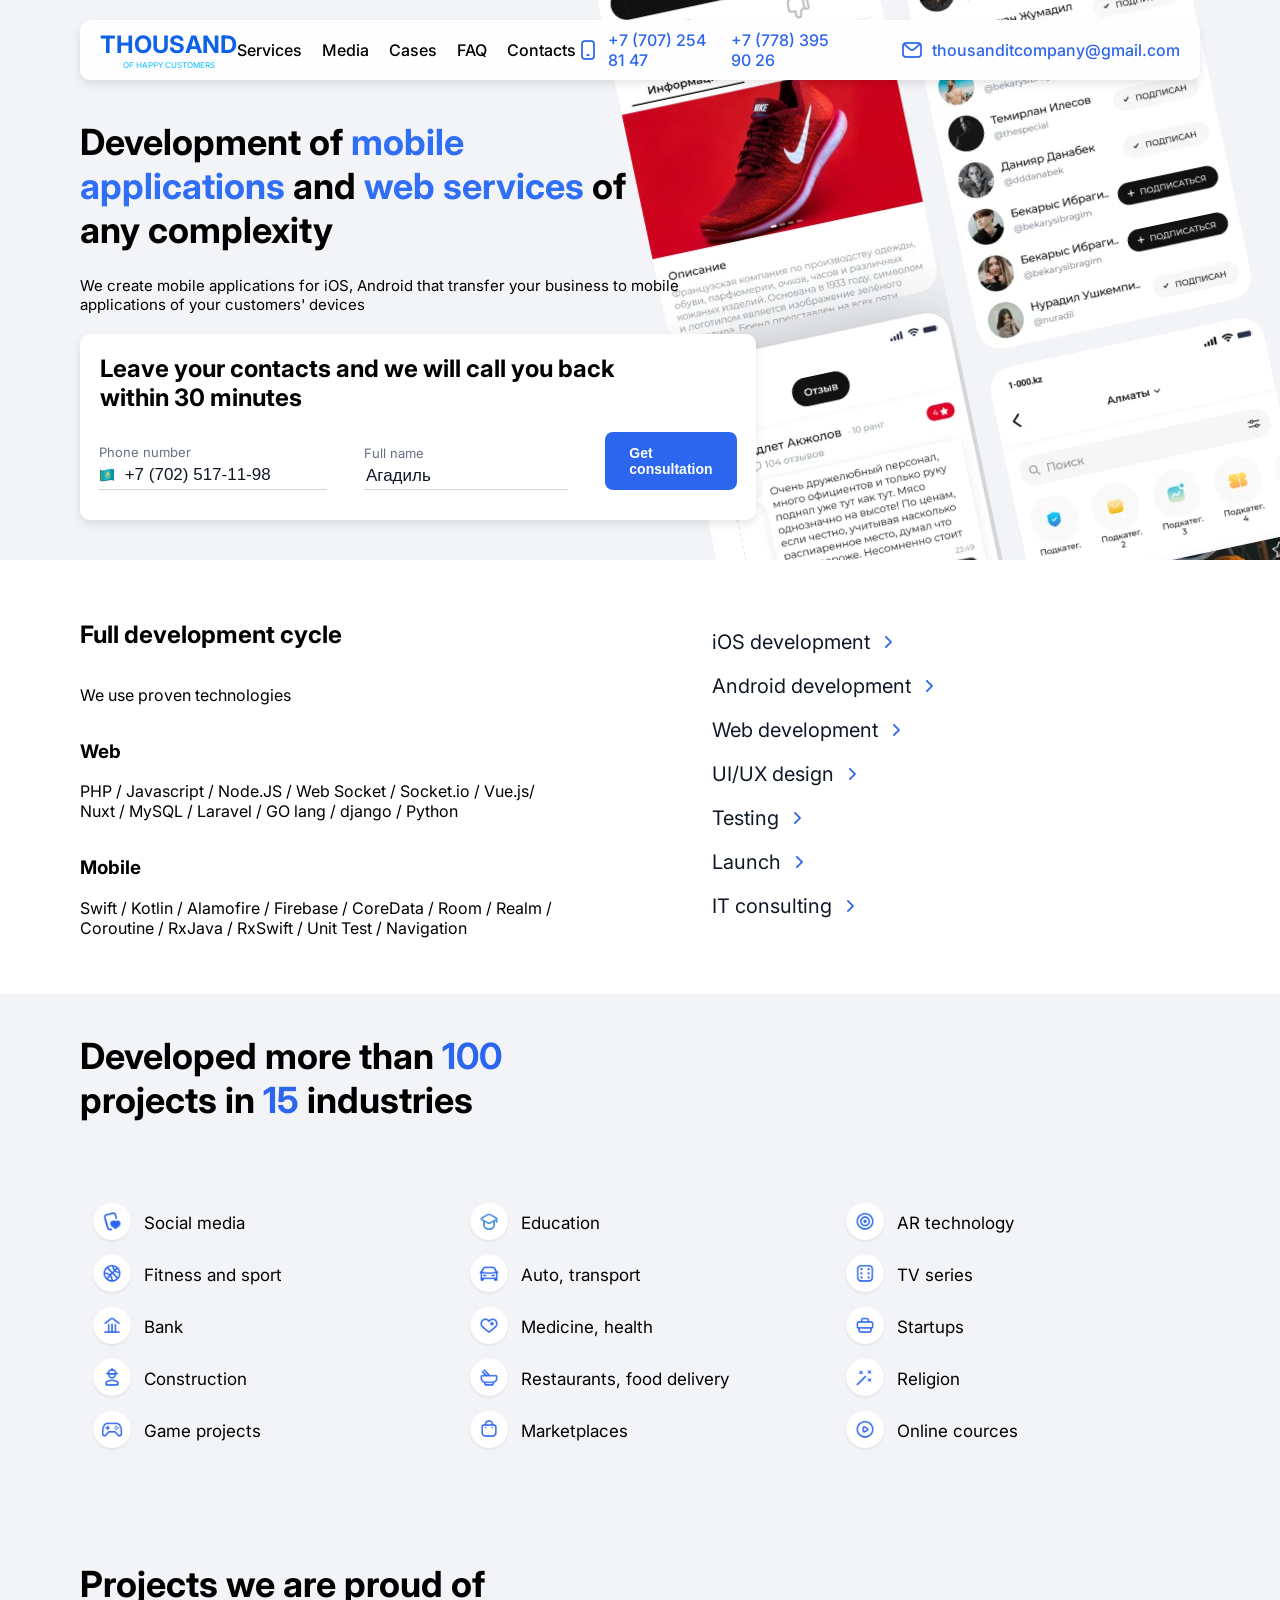
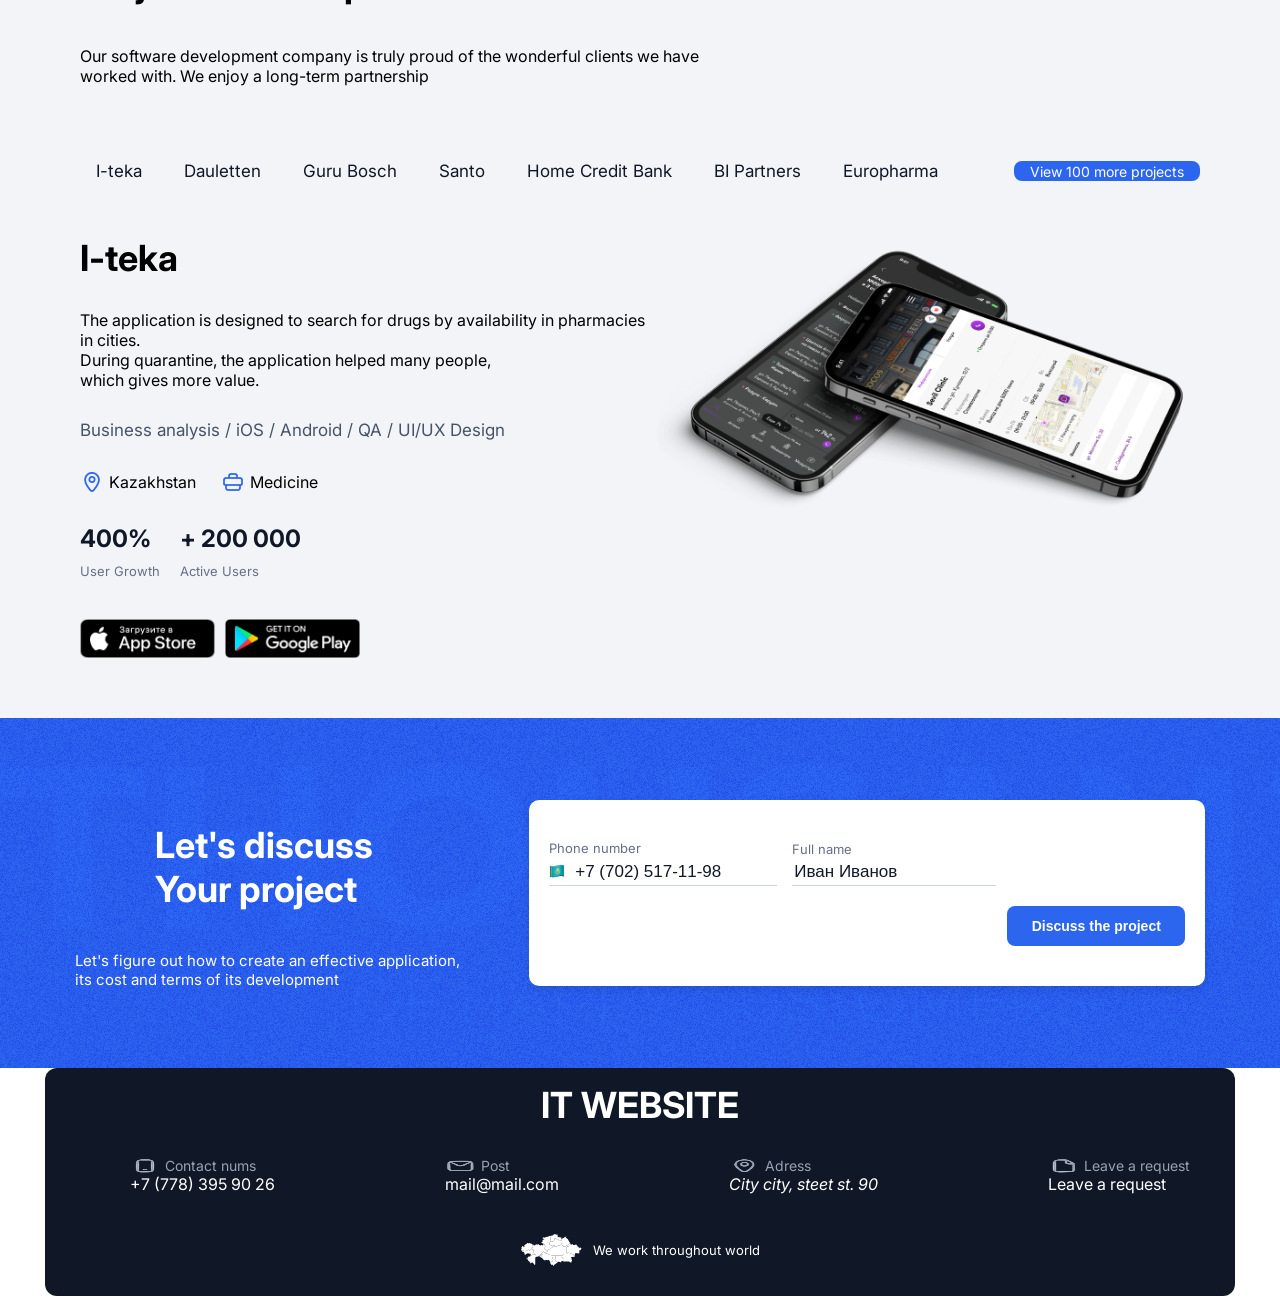
==== commit 4adf8436: "1" ====
--- a/index.html
+++ b/index.html
@@ -7,7 +7,8 @@
     <link rel="preconnect" href="https://fonts.googleapis.com">
     <link rel="preconnect" href="https://fonts.gstatic.com" crossorigin>
     <link href="https://fonts.googleapis.com/css2?family=Inter:wght@100..900&display=swap" rel="stylesheet">
-    <link rel="stylesheet" href="scss/style.css">
+    <!-- <link rel="stylesheet" href="css/style.css"> -->
+     <link rel="stylesheet" href="scss/style.css">
     <meta name="viewport" content="width=device-width, initial-scale=1.0">
 </head>
 
@@ -54,8 +55,7 @@
                         <img src="img/phone.png" alt="Телефон" class="phone_icon" /> +7 (111) 111 11 11</a>
                 </div>
                 <div class="contact_group">
-                    <a href="mailto:itcompany@mail.com" class="contact_link"><img src="img/email.png" alt="Email"
-                            class="email_icon" />itcompany@mail.com</a>
+                    <a href="mailto:itcompany@mail.com" class="contact_link"><img src="img/email.png" alt="Email" class="email_icon" />itcompany@mail.com</a>
                 </div>
             </div>
         </div>
@@ -91,13 +91,11 @@
         <main>
             <h1>
                 Development of <span class='text_blue'>mobile <br>
-                    applications</span> and <span class='text_blue'>web <br class="br_mob"> services</span> of <br
-                    class="br_pc">
+                    applications</span> and <span class='text_blue'>web <br class="br_mob"> services</span> of <br class="br_pc">
                 any complexity
             </h1>
             <p>
-                We create mobile applications for iOS, Android that <br class="br_mob"> transfer your business to
-                mobile<br class="br_pc">
+                We create mobile applications for iOS, Android that <br class="br_mob"> transfer your <br class="br_mob"> business to mobile<br class="br_pc">
                 applications of your customers' devices
             </p>
             <div class="form">
@@ -279,10 +277,9 @@
                     <h2 id="I-teka">
                         I-teka
                         <div class="links_bar_button" id="view_100_768">
-                            <a href="view_100">
-                                View 100 more projects
-                            </a>
-                        </div>
+                    <a href="view_100">
+                        View 100 more projects
+                    </a>
                     </h2>
                     <p class="p_page_3">
                         The application is designed to search for drugs by availability in pharmacies in cities. <br>
@@ -319,10 +316,10 @@
                         <img src="img/android.png">
                     </div>
                     <div class="links_bar_button" id="view_100425">
-                        <a href="view_100">
-                            View 100 more projects
-                        </a>
-                    </div>
+                    <a href="view_100">
+                        View 100 more projects
+                    </a>
+                </div>
                 </div>
 
                 <div class="text_and_img_page_3_right">
@@ -369,186 +366,6 @@
             </div>
         </div>
     </div>
-    
-    <div class="Application_Development_Stages">
-        <h2>Application Development Stages</h2>
-
-        <div class="Application_Development_Stages_left">
-            <div class="Application_Development_Stages_card">
-                <p class="Application_Development_Stages_up">
-                    <img src="img/planing.png" alt=""> Analysis
-                </p>
-                <p class="Application_Development_Stages_down">
-                    We write technical specifications for development, taking into account the business processes
-                    and technologies of the customer and the needs of users.
-                </p>
-            </div>
-
-            <div class="Application_Development_Stages_card">
-                <p class="Application_Development_Stages_up">
-                    <img src="img/graphic-design.png" alt=""> Design
-                </p>
-                <p class="Application_Development_Stages_down">
-                    We adapt the customer's corporate identity to the platform guidelines. We draw convenient and
-                    understandable interfaces.
-                </p>
-            </div>
-
-            <div class="Application_Development_Stages_card">
-                <p class="Application_Development_Stages_up">
-                    <img src="img/coding-language.png" alt=""> Development
-                </p>
-                <p class="Application_Development_Stages_down">
-                    We create an extensible architecture, write clean and stable code. We integrate with customer
-                    technologies.
-                </p>
-            </div>
-        </div>
-
-        <div class="Application_Development_Stages_right">
-            <div class="Application_Development_Stages_card">
-                <p class="Application_Development_Stages_up">
-                    <img src="img/security.png" alt=""> Testing
-                </p>
-                <p class="Application_Development_Stages_down">
-                    We carry out functional testing and do bug fixes. We adapt the application to different phone
-                    resolutions
-                </p>
-            </div>
-
-            <div class="Application_Development_Stages_card">
-                <p class="Application_Development_Stages_up">
-                    <img src="img/launching.png" alt=""> Launching
-                </p>
-                <p class="Application_Development_Stages_down">
-                    We design the application page and publish it in the App Store and Google Play stores.
-                </p>
-            </div>
-
-            <div class="Application_Development_Stages_card">
-                <p class="Application_Development_Stages_up">
-                    <img src="img/support.png" alt=""> Support
-                </p>
-                <p class="Application_Development_Stages_down">
-                    We monitor the stability of the application, update it for new devices and versions of iOS and
-                    Android.
-                </p>
-            </div>
-        </div>
-    </div>
-    
-    <div class="Our_team">
-        <div class="Our_team_left">
-            <h2>Our team</h2>
-            <p class="Our_team_desc">
-                Thousand is a full-cycle digital production company with its own product analytics, design, web and mobile development.
-            </p>
-            <div class="Our_team_img Our_team_img_mob">
-                <img src="img/team.png" alt="Our team">
-            </div>
-            <div class="procent team_stats">
-                <div class="team_stat_item">
-                    <span>28</span>
-                    <p>team members</p>
-                </div>
-                <div class="team_stat_item">
-                    <span>+100</span>
-                    <p>projects</p>
-                </div>
-                <div class="team_stat_item">
-                    <span>7 years</span>
-                    <p>in IT sphere</p>
-                </div>
-            </div>
-            <p class="Our_team_bottom">
-                All the necessary specialists - from a designer to a tester - are on our staff. We hire the best specialists in the market. It's expensive but worth it
-            </p>
-        </div>
-        <div class="Our_team_right">
-            <div class="Our_team_img">
-                <img src="img/team.png" alt="Our team">
-            </div>
-        </div>
-    </div>
-
-    <div class="book_section">
-        <div class="book_section_left">
-            <h2>Get the book for free by leaving your contacts</h2>
-            <div class="book_img_mob">
-                <img src="img/book.png" alt="Book">
-            </div>
-            <div class="form book_form">
-                <form>
-                    <div class="form_section">
-                        <label>Phone number</label>
-                        <div class="input_flag">
-                            <img src="img/kazahstan.png" class="flag-icon">
-                            <input type="tel" placeholder="+7 (111) 111-11-11">
-                        </div>
-                    </div>
-                    <div class="form_section">
-                        <label>Your full name</label>
-                        <input type="text" placeholder="Иван Иванов">
-                    </div>
-                    <div class="form_section">
-                        <label>email</label>
-                        <input type="email" placeholder="mail@mail.com">
-                    </div>
-                    <button class="button_form book_btn" type="submit">
-                        Send me ebook to my mail
-                    </button>
-                </form>
-            </div>
-        </div>
-        <div class="book_section_right">
-            <img src="img/book.png" alt="Book">
-        </div>
-    </div>
-
-    <div class="faq_section" id="faq">
-        <h2>FAQ</h2>
-        <div class="faq_container">
-            <div class="faq_col">
-                <div class="faq_item">
-                    <div class="faq_question">
-                        <span>What is the cost of a mobile application?</span>
-                        <span class="faq_icon">+</span>
-                    </div>
-                </div>
-                <div class="faq_item">
-                    <div class="faq_question">
-                        <span>Do you provide a guarantee for the mobile application?</span>
-                        <span class="faq_icon">+</span>
-                    </div>
-                </div>
-            </div>
-
-            <div class="faq_col">
-                <div class="faq_item faq_open">
-                    <div class="faq_question">
-                        <span>How long will development take?</span>
-                        <span class="faq_icon close">&times;</span>
-                    </div>
-                    <div class="faq_answer">
-                        <p>Development terms directly depend on the requirements for the mobile application, the characteristics of the company, as well as the wishes of the customer.</p>
-                        <p>
-                            Average development time from start to finished application:<br>
-                            Medium projects up to <strong>3 months</strong>.<br>
-                            Large projects about <strong>4-6 months</strong>.<br>
-                            To get a more accurate estimate of the project completion time, it is necessary to determine the main task of the application, think over its logic and functionality.
-                        </p>
-                    </div>
-                </div>
-                <div class="faq_item">
-                    <div class="faq_question">
-                        <span>I will not tell my idea, do you guarantee confidentiality?</span>
-                        <span class="faq_icon">+</span>
-                    </div>
-                </div>
-            </div>
-        </div>
-    </div>
-
     <footer>
         <h2>
             IT WEBSITE
--- a/css/style.css
+++ b/css/style.css
@@ -0,0 +1,1511 @@
+*,
+*::before,
+*::after {
+    box-sizing: border-box;
+}
+
+#view_100_768 {
+    display: none;
+}
+
+body {
+    display: flex;
+    flex-direction: column;
+    font-family: "Inter", Arial, sans-serif;
+    font-size: 16px;
+    min-height: 100vh;
+    margin: 0;
+}
+
+.page_background {
+    flex: 1 0 auto;
+    background-size: cover;
+    background-image: url('../img/background.png');
+    background-position: center;
+    background-repeat: no-repeat;
+}
+
+main {
+    margin: 40px 80px;
+    font-size: 18px;
+}
+
+main p {
+    font-size: 15px;
+}
+
+.Our_team {
+    background-color: #F2F4F7;
+    display: flex;
+    flex-direction: row;
+    justify-content: space-between;
+    align-items: center;
+    margin: 50px 200px;
+    gap: 60px;
+}
+
+.Our_team_left {
+    flex: 1;
+    display: flex;
+    flex-direction: column;
+}
+
+.Our_team_left h2 {
+    font-size: 36px;
+    font-weight: 700;
+    margin: 0 0 20px 0;
+}
+
+.Our_team_desc {
+    font-size: 15px;
+    line-height: 1.5;
+    margin: 0 0 20px 0;
+}
+
+.team_stats span {
+    font-size: 36px;
+}
+
+.Our_team_bottom {
+    font-size: 14px;
+    line-height: 1.5;
+    color: #475467;
+    margin-top: 30px;
+}
+
+.Our_team_right {
+    flex: 1;
+    display: flex;
+    justify-content: center;
+}
+
+.Our_team_img img {
+    width: 100%;
+    max-width: 550px;
+    height: auto;
+    border-radius: 12px;
+}
+
+.Our_team_img_mob {
+    display: none;
+}
+
+.book_section {
+    background-color: #2D66EE;
+    background-image: url("../img/Fr.png");
+    background-repeat: no-repeat;
+    background-size: cover;
+    padding: 60px 80px;
+    display: flex;
+    flex-direction: row;
+    align-items: center;
+    justify-content: space-between;
+    gap: 40px;
+}
+
+.book_section_left {
+    flex: 1;
+    max-width: 550px;
+}
+
+.book_section_left h2 {
+    color: white;
+    font-size: 36px;
+    font-weight: 700;
+    margin: 0 0 30px 0;
+}
+
+.book_form {
+    width: 100%;
+    max-width: 440px;
+    min-height: auto;
+    padding: 25px;
+}
+
+.book_form form {
+    display: flex;
+    flex-direction: column;
+    gap: 18px;
+}
+
+.book_btn {
+    width: 100%;
+    height: 48px;
+    text-align: center;
+    padding: 0;
+    margin-top: 8px;
+}
+
+.book_section_right {
+    flex: 1;
+    display: flex;
+    justify-content: center;
+}
+
+.book_section_right img {
+    max-width: 380px;
+    width: 100%;
+    height: auto;
+}
+
+.book_img_mob {
+    display: none;
+}
+
+.faq_section {
+    margin: 60px 80px;
+}
+
+.faq_section h2 {
+    font-size: 36px;
+    font-weight: 700;
+    margin-bottom: 30px;
+}
+
+.faq_container {
+    display: flex;
+    flex-direction: row;
+    gap: 30px;
+    align-items: flex-start;
+}
+
+.faq_col {
+    flex: 1;
+    display: flex;
+    flex-direction: column;
+    gap: 20px;
+}
+
+.faq_item {
+    background: #FFFFFF;
+    border-radius: 12px;
+    padding: 24px;
+    box-shadow: 0 4px 8px rgba(0, 0, 0, 0.05);
+    border: 1px solid #EAECF0;
+}
+
+.faq_question {
+    display: flex;
+    justify-content: space-between;
+    align-items: center;
+    font-size: 18px;
+    font-weight: 600;
+    color: #101828;
+}
+
+.faq_icon {
+    font-size: 26px;
+    color: #2D66EE;
+    line-height: 1;
+}
+
+.faq_icon.close {
+    color: #98A2B3;
+}
+
+.faq_answer {
+    margin-top: 16px;
+    font-size: 14px;
+    line-height: 1.6;
+    color: #475467;
+    border-top: 1px solid #EAECF0;
+    padding-top: 16px;
+}
+
+.faq_answer p {
+    margin: 10px 0;
+}
+
+.Application_Development_Stages {
+    display: flex;
+    flex-wrap: wrap;
+    gap: 24px 32px;
+    width: 1224px;
+    height: 700px;
+    margin-left: 200px;
+}
+
+.Application_Development_Stages h2 {
+    width: 100%;
+    font-size: 36px;
+    font-weight: bold;
+    margin: 0;
+}
+
+.Application_Development_Stages_left,
+.Application_Development_Stages_right {
+    flex: 1;
+    display: flex;
+    flex-direction: column;
+    gap: 24px;
+}
+
+.Application_Development_Stages_card {
+    padding: 24px;
+    background: #fff;
+    border-radius: 16px;
+    box-shadow: 0 4px 8px rgba(0, 0, 0, 0.1);
+}
+
+.Application_Development_Stages_up {
+    display: flex;
+    align-items: center;
+    gap: 12px;
+    font-size: 18px;
+    font-weight: bold;
+    margin: 0 0 12px;
+}
+
+.Application_Development_Stages_up img {
+    width: 48px;
+    height: 48px;
+}
+
+.Application_Development_Stages_down {
+    font-size: 14px;
+    line-height: 1.5;
+    color: #4b5563;
+    margin: 0;
+}
+
+header {
+    display: flex;
+    flex-direction: row;
+    justify-content: space-between;
+    align-items: center;
+    height: 60px;
+    margin: 20px 80px;
+    position: sticky;
+    top: 0;
+    z-index: 1000;
+    background-color: #fffefe;
+    box-shadow: 0 4px 8px rgba(0, 0, 0, 0.1);
+    border-radius: 10px;
+}
+
+header a {
+    text-decoration: none;
+    color: black;
+    font-weight: 500;
+}
+
+header img {
+    display: block;
+    width: 24px;
+    height: 24px;
+}
+
+.company_name {
+    padding-left: 20px;
+}
+
+.company_name span {
+    font-size: 24px;
+    font-weight: bold;
+    color: #0E62E6;
+}
+
+.company_name p {
+    font-size: 8px;
+    padding: 0;
+    margin: 1px;
+    text-align: center;
+    color: #00BFFF;
+}
+
+.header_contacts {
+    display: flex;
+    flex-direction: row;
+    gap: 30px;
+}
+
+.header_link {
+    display: flex;
+    flex-direction: row;
+    gap: 20px;
+}
+
+.contact_group {
+    display: flex;
+    flex-direction: row;
+    gap: 8px;
+    align-items: center;
+    padding-right: 20px;
+}
+
+.contact_group a {
+    color: #2D66EE;
+}
+
+.text_blue {
+    color: #306FF5;
+}
+
+.form {
+    width: 676px;
+    max-width: 100%;
+    min-height: 186px;
+    background-color: #FFFFFF;
+    box-shadow: 0 4px 8px rgba(0, 0, 0, 0.1);
+    border-radius: 10px;
+    box-sizing: border-box;
+}
+
+.form h2 {
+    font-size: 24px;
+    font-weight: 700;
+    margin-left: 20px;
+    padding-top: 20px;
+}
+
+input {
+    border: none;
+    border-bottom: 0.7px solid #D0D5DD;
+    padding-bottom: 4px;
+    font-size: 16px;
+}
+
+.input_flag {
+    border: none;
+    display: flex;
+    align-items: center;
+    gap: 8px;
+    border-bottom: 0.7px solid #D0D5DD;
+    padding-bottom: 4px;
+}
+
+::placeholder {
+    color: #101828;
+    font-size: 17px;
+    font-weight: 400;
+}
+
+.input_flag input {
+    border-bottom: none;
+    padding-bottom: 0;
+}
+
+label {
+    font-size: 13px;
+    color: #667085;
+}
+
+.form_field {
+    display: flex;
+    flex-direction: row;
+    justify-content: space-around;
+    align-items: flex-end;
+    padding-bottom: 20px;
+}
+
+.form_section {
+    display: flex;
+    flex-direction: column;
+    gap: 5px;
+}
+
+.flag-icon {
+    width: 16px;
+    height: 20px;
+}
+
+.button_form {
+    background-color: #2D66EE;
+    color: white;
+    width: 132px;
+    height: 58px;
+    text-align: left;
+    padding: 11px 24px;
+    font-size: 14px;
+    font-weight: 600;
+    border: none;
+    border-radius: 8px;
+    cursor: pointer;
+}
+
+footer {
+    background-color: #101828;
+    margin: 0 45px 20px 45px;
+    border-radius: 12px;
+    padding-bottom: 30px;
+}
+
+footer h2 {
+    font-size: 36px;
+    text-align: center;
+    color: white;
+    margin-top: 15px;
+}
+
+.footer_content {
+    display: flex;
+    flex-direction: column;
+    justify-content: space-between;
+    color: #98A2B3;
+}
+
+.footer_info img {
+    width: 30.41px;
+    height: 16px;
+}
+
+.footer_info {
+    display: flex;
+    flex-direction: row;
+    gap: 80px;
+    margin-left: 40px;
+    margin-bottom: 40px;
+    justify-content: space-around;
+}
+
+.footer_content_row_img {
+    display: flex;
+    flex-direction: row;
+    align-items: center;
+    font-size: 14px;
+    color: #98A2B3;
+    gap: 5px;
+}
+
+.footer_content_row_img img {
+    width: 24px;
+    height: 24px;
+}
+
+.footer_content a,
+address {
+    text-decoration: none;
+    color: white;
+}
+
+.footer_down {
+    display: flex;
+    flex-direction: row;
+    align-items: center;
+    justify-content: center;
+    color: #FFFFFF;
+    font-size: 13px;
+    gap: 10px;
+}
+
+.mobile-menu {
+    display: none;
+}
+
+.header_mobile {
+    display: none;
+}
+
+.menu-checkbox {
+    display: none;
+}
+
+.mobile-menu {
+    display: none;
+    flex-direction: column;
+    justify-content: space-between;
+    position: fixed;
+    top: 0;
+    left: 0;
+    width: 100%;
+    height: 100vh;
+    background-color: #ffffff;
+    z-index: 2000;
+    padding: 25px 20px;
+    box-sizing: border-box;
+}
+
+.menu-checkbox:checked~.mobile-menu {
+    display: flex;
+}
+
+.mobile-nav-links {
+    display: flex;
+    flex-direction: column;
+    gap: 20px;
+}
+
+.mob-link {
+    text-decoration: none;
+    color: #101828;
+    font-size: 20px;
+    font-weight: 500;
+}
+
+.mobile-menu-contacts {
+    display: flex;
+    flex-direction: row;
+    gap: 5px;
+}
+
+.mobile-menu-contacts .contact_group {
+    flex-direction: column;
+    align-items: flex-start;
+}
+
+.close-btn {
+    font-size: 36px;
+    color: #2D66EE;
+    align-self: flex-start;
+    line-height: 1;
+    cursor: pointer;
+}
+
+.Full_Development_Cycle {
+    display: flex;
+    flex-direction: row;
+    background-color: #FFFFFF;
+    margin: 40px 80px;
+    align-items: flex-start;
+    gap: 100px;
+}
+
+.Full_Development_Cycle_left {
+    display: flex;
+    flex-direction: column;
+}
+
+.Full_Development_Cycle_right {
+    margin-top: 20px;
+    display: flex;
+    flex-direction: column;
+    font-size: 17px;
+    margin-left: 50px;
+}
+
+.Full_Development_Cycle_cont_left h2 {
+    font-size: 36px;
+}
+
+.Full_Development_Cycle_right img {
+    display: block;
+    box-sizing: border-box;
+    width: 7px;
+    height: 12px;
+}
+
+.Full_Development_Cycle_right a {
+    display: flex;
+    flex-direction: row;
+    gap: 15px;
+    align-items: center;
+    font-weight: 400;
+    font-size: 20px;
+    padding: 10px;
+}
+
+.Full_Development_Cycle_right a:link,
+.Full_Development_Cycle_right a:visited {
+    color: #111111;
+    text-decoration: none;
+}
+
+.Full_Development_Cycle_right a:hover {
+    text-decoration: underline;
+    text-decoration-color: #2D66EE;
+    cursor: pointer;
+}
+
+.page_3 {
+    background-color: #F2F4F7;
+    display: flex;
+    flex-direction: column;
+}
+
+.page_3_cat {
+    display: flex;
+    flex-direction: column;
+    flex-wrap: wrap;
+    gap: 10px;
+    margin: 40px 80px;
+    max-width: 1223px;
+    height: 280px;
+}
+
+.page_3_cat p {
+    display: flex;
+    flex-direction: row;
+    font-size: 17px;
+    padding: 0;
+    margin: 10px;
+    align-items: center;
+    gap: 10px;
+    width: 331px;
+    height: 22px;
+}
+
+.page_3_cat p img {
+    width: 44px;
+    height: 44px;
+}
+
+.blue {
+    color: #2D66EE;
+}
+
+.page_3 h2 {
+    font-size: 36px;
+    margin: 40px 80px;
+}
+
+.p_page_3 {
+    margin: 0px 80px;
+    padding: 0;
+}
+
+.page_3_link_and_text {
+    display: flex;
+    flex-direction: column;
+    margin: 20px 80px;
+    justify-content: space-between;
+}
+
+.links_bar {
+    display: flex;
+    flex-direction: row;
+    gap: 10px;
+    margin: 45px 0;
+    align-items: center;
+}
+
+.links {
+    display: flex;
+    font-size: 17px;
+    gap: 10px;
+    flex-wrap: wrap;
+}
+
+.links a {
+    display: flex;
+    flex-direction: row;
+    align-items: center;
+    padding: 10px 16px;
+}
+
+.links_bar_button {
+    background-color: #2D66EE;
+    align-items: center;
+    border-radius: 8px;
+    display: flex;
+    justify-content: center;
+    margin-left: auto;
+}
+
+.links_bar_button a {
+    padding: 16px;
+    font-size: 14px;
+    text-decoration: none;
+    color: white;
+    align-items: center;
+}
+
+.links a:link,
+.links a:visited {
+    color: #111111;
+    text-decoration: none;
+}
+
+.links a.active {
+    text-decoration: underline;
+}
+
+.links a:hover {
+    text-decoration: underline;
+    text-decoration-color: #2D66EE;
+    cursor: pointer;
+}
+
+.text_and_img_page_3 {
+    display: flex;
+    flex-direction: row;
+    align-items: flex-start;
+    justify-content: space-between;
+}
+
+.text_and_img_page_3_left p {
+    margin: 30px 0;
+}
+
+.text_and_img_page_3_left h2 {
+    font-size: 36px;
+    margin: 0;
+}
+
+.text_and_img_page_3_right img {
+    max-width: 100%;
+    width: 600px;
+    height: auto;
+}
+
+.p_page_3_2 {
+    font-size: 17px;
+    color: #475467;
+}
+
+.left_img {
+    display: flex;
+    gap: 25px;
+}
+
+.left_img img {
+    width: 24px;
+    height: 24px;
+}
+
+.left_img p {
+    display: flex;
+    flex-direction: row;
+    gap: 5px;
+    align-items: center;
+    margin: 0;
+}
+
+.download {
+    display: flex;
+    flex-direction: row;
+    gap: 10px;
+    margin: 40px 0;
+}
+
+.download img {
+    max-width: 135px;
+    height: auto;
+}
+
+.procent {
+    display: flex;
+    gap: 20px;
+    margin-top: 30px;
+}
+
+.procent span {
+    color: #101828;
+    font-size: 24px;
+    font-weight: 700;
+}
+
+.procent div {
+    display: flex;
+    flex-direction: column;
+}
+
+.procent div p {
+    color: #667085;
+    font-size: 13px;
+    margin-top: 10px;
+    margin-bottom: 0;
+}
+
+#form_field {
+    padding-top: 40px;
+    margin-left: 20px;
+    display: flex;
+    flex-direction: column;
+    align-items: flex-start;
+    gap: 20px;
+}
+
+.form_f {
+    display: flex;
+    flex-direction: row;
+    align-items: center;
+    justify-content: flex-start;
+    gap: 15px;
+}
+
+#button_form {
+    align-self: flex-end;
+    width: 178px;
+    height: 40px;
+    margin-right: 20px;
+    text-align: center;
+    padding: 0;
+}
+
+.form_discuss {
+    width: 100%;
+    min-height: 350px;
+    display: flex;
+    align-items: center;
+    justify-content: space-around;
+    background-image: url("../img/Fr.png");
+    background-repeat: no-repeat;
+    background-size: cover;
+    box-sizing: border-box;
+    padding: 30px 40px;
+}
+
+.form_discuss_left h2 {
+    margin: 0;
+    font-size: 36px;
+    color: white;
+    font-weight: 700;
+}
+
+.form_discuss_left p {
+    font-size: 15px;
+    color: white;
+}
+
+.br_mob {
+    display: none;
+}
+
+.br_pc {
+    display: inline;
+}
+
+#view_100425 {
+    display: none;
+}
+
+#view_100pc {
+    display: block;
+}
+
+#iteka_img_425 {
+    display: none;
+}
+
+#view_100_768 {
+    display: none;
+}
+
+
+
+@media (max-width: 768px) {
+    .Application_Development_Stages {
+        width: 100%;
+        height: auto;
+        margin: 20px 0;
+        flex-direction: column;
+    }
+
+    .Our_team {
+        flex-direction: column;
+        padding: 30px 20px;
+        gap: 30px;
+    }
+
+    .Our_team_right {
+        display: none;
+    }
+
+    .Our_team_img_mob {
+        display: block;
+        margin: 15px 0;
+    }
+
+    .book_section {
+        flex-direction: column;
+        padding: 30px 20px;
+        gap: 30px;
+    }
+
+    .book_section_right {
+        display: none;
+    }
+
+    .book_img_mob {
+        display: flex;
+        justify-content: center;
+        margin-bottom: 20px;
+    }
+
+    .book_img_mob img {
+        max-width: 280px;
+        width: 100%;
+    }
+
+    .faq_section {
+        margin: 30px 20px;
+    }
+
+    .faq_container {
+        flex-direction: column;
+        gap: 15px;
+    }
+
+    .form_discuss_left p {
+        margin-left: 20px;
+    }
+
+    .form_discuss_left {
+        align-self: start;
+    }
+
+    .text_and_img_page_3_left h2 {
+        display: flex;
+        justify-content: space-between;
+    }
+
+    #view_100_768 {
+        display: inline-block;
+    }
+
+    #view_100pc {
+        display: none;
+    }
+
+    .links {
+        font-size: 12px;
+
+    }
+
+    .br_pc {
+        display: none;
+    }
+
+    .button_form {
+        width: 190px;
+        height: 40px;
+    }
+
+    .button_form {
+        font-size: 14px;
+    }
+
+    .mob-link {
+        font-size: 36px;
+
+    }
+
+    .form_field {
+        flex-direction: column;
+        align-items: stretch;
+        gap: 20px;
+    }
+
+    .form {
+        width: 382px;
+        height: 356px;
+    }
+
+    .mob-link {
+        justify-content: center;
+        display: flex;
+    }
+
+    .mobile-menu-contacts {
+        display: flex;
+        flex-direction: row;
+    }
+
+    .contact_link {
+        display: flex;
+        width: 172px;
+    }
+
+    .mobile-menu {
+        align-items: center;
+        gap: 5px;
+        padding: 0;
+
+    }
+
+    .contact_link {
+        font-size: 18px;
+    }
+
+    .mobile-menu-contacts .contact_group {
+        display: flex;
+        flex-direction: row;
+        flex-wrap: nowrap;
+        align-items: center;
+        padding-bottom: 50px;
+    }
+
+    .contact_group a {
+        display: flex;
+        text-decoration: none;
+
+    }
+
+    .contact_group img {
+        display: block;
+        width: 28px;
+        height: 28px;
+    }
+
+    .form {
+        padding: 20px;
+    }
+
+    .form_discuss_right .form {
+        width: 600px;
+        height: 190px;
+    }
+
+    .form h2 {
+        margin-left: 0;
+        padding-top: 0;
+    }
+
+    .header_pc {
+        display: none;
+    }
+
+    .header_mobile {
+        display: flex;
+        justify-content: space-between;
+        align-items: center;
+        padding: 15px 20px;
+        margin: 10px 20px;
+        background: #fff;
+        position: sticky;
+        top: 0;
+        z-index: 100;
+        border-radius: 10px;
+    }
+
+    .poloski {
+        display: flex;
+        flex-direction: column;
+        justify-content: space-between;
+        width: 24px;
+        height: 18px;
+        cursor: pointer;
+    }
+
+    .poloski span {
+        display: block;
+        height: 3px;
+        width: 100%;
+        background-color: #2D66EE;
+        border-radius: 2px;
+    }
+
+    main {
+        margin: 30px 20px;
+    }
+
+    .Full_Development_Cycle {
+        flex-direction: row;
+        margin: 30px 20px;
+        column-gap: 50px;
+    }
+
+    .Full_Development_Cycle p {
+        font-size: 14px;
+    }
+
+    .Full_Development_Cycle_right {
+        margin-left: 0;
+        padding-top: 60px;
+        width: 100%;
+    }
+
+
+    .page_3 h2,
+    .p_page_3,
+    .page_3_link_and_text {
+        margin-left: 20px;
+        margin-right: 20px;
+    }
+
+    .page_3_cat {
+        margin: 20px;
+        height: auto;
+        flex-direction: row;
+        flex-wrap: wrap;
+        gap: 15px;
+    }
+
+    .page_3_cat p {
+        width: 45%;
+        margin: 5px 0;
+    }
+
+    .text_and_img_page_3 {
+        flex-direction: column;
+        gap: 30px;
+    }
+
+    .text_and_img_page_3_right img {
+        width: 100%;
+        max-width: 480px;
+    }
+
+    .form_discuss {
+        flex-direction: column;
+        padding: 30px 20px;
+        gap: 30px;
+    }
+
+    .form_discuss_right {
+        width: 100%;
+    }
+
+
+
+    footer {
+        margin: 0 20px 20px 20px;
+    }
+
+    .footer_info {
+        flex-wrap: wrap;
+        gap: 30px;
+        margin-left: 20px;
+    }
+
+
+
+    #view_100425 {
+        display: none;
+    }
+
+
+
+    #iteka_img_425 {
+        display: none;
+    }
+}
+
+
+
+
+@media (max-width: 425px) {
+
+    .Our_team {
+        padding: 25px 15px;
+    }
+
+    .Our_team_left h2 {
+        font-size: 26px;
+    }
+
+    .team_stats {
+        flex-wrap: wrap;
+        gap: 15px;
+    }
+
+    .team_stats span {
+        font-size: 28px;
+    }
+
+    .book_section {
+        padding: 25px 15px;
+    }
+
+    .book_section_left h2 {
+        font-size: 24px;
+    }
+
+    .book_form {
+        padding: 15px;
+    }
+
+    .faq_section {
+        margin: 20px 15px;
+    }
+
+    .faq_section h2 {
+        font-size: 24px;
+    }
+
+    .faq_question {
+        font-size: 15px;
+    }
+
+    .faq_item {
+        padding: 16px;
+    }
+    #view_100_768 {
+        display: none;
+    }
+
+    .footer_content {
+        width: 154px;
+        height: 54px;
+    }
+
+    .footer_content_row_img span {
+        font-size: 10px;
+    }
+
+    #footer_info {
+        flex-direction: row;
+        flex-wrap: wrap;
+        width: 375px;
+        height: 142px;
+        column-gap: 4px;
+    }
+
+    .form_discuss p {
+        margin-left: 20px;
+    }
+
+    .form_discuss_right .form {
+        margin-top: 60px;
+    }
+
+    #iteka_img_425 {
+        display: block;
+        width: 340px;
+    }
+
+    .text_and_img_page_3_right {
+        display: none;
+    }
+
+    #view_100425 {
+        display: block;
+        width: 258px;
+        margin-left: 20px;
+    }
+
+    #view_100pc {
+        display: none;
+    }
+
+    #I-teka {
+        margin-left: 5px;
+    }
+
+    .p_page_3_2 {
+        font-size: 14px;
+    }
+
+    .br_pc {
+        display: none;
+    }
+
+    .br_mob {
+        display: inline-block;
+    }
+
+    .page_background {
+
+        background-image: url('../img/back425.png');
+        background-position: top;
+        background-size: 100% auto;
+        background-repeat: no-repeat;
+    }
+
+    .form {
+        width: 100%;
+        height: auto;
+        padding: 15px;
+        margin-top: 180px;
+    }
+
+    body {
+        font-size: 14px;
+    }
+
+    .close-btn {
+        align-self: flex-end;
+        margin-top: 20px;
+        margin-right: 20px;
+        color: grey;
+    }
+
+    .header_mobile {
+        margin: 10px;
+        padding: 10px 15px;
+    }
+
+    .mobile-nav-links {
+        display: flex;
+        gap: 20px;
+        justify-content: center;
+    }
+
+    .mobile-menu {
+        align-items: center;
+        gap: 5px;
+        padding: 0;
+
+    }
+
+    .mobile-menu-logo {
+        margin-bottom: 30px;
+    }
+
+    .mobile-menu-contacts {
+        display: flex;
+        flex-direction: column;
+        gap: 10px;
+    }
+
+    .contact_group {
+        display: flex;
+        flex-direction: row;
+        flex-wrap: nowrap;
+        gap: 5px;
+    }
+
+    .contact_group img {
+        display: block;
+        width: 24px;
+        height: 24px;
+    }
+
+    .contact_link {
+        display: flex;
+        align-items: center;
+        gap: 5px;
+        text-decoration: none;
+    }
+
+    main {
+        margin: 20px 15px;
+    }
+
+    main h1 {
+        font-size: 24px;
+        line-height: 1.2;
+    }
+
+
+
+
+    .form h2 {
+        font-size: 18px;
+        margin-left: 0;
+        padding-top: 0;
+    }
+
+    .form_field {
+        flex-direction: column;
+        align-items: stretch;
+        gap: 15px;
+        padding-bottom: 0;
+    }
+
+    .form_field button {
+        width: 255px;
+        height: 40px;
+    }
+
+    .button_form {
+        width: 100%;
+        height: 48px;
+        text-align: center;
+        padding: 0;
+    }
+
+
+    .Full_Development_Cycle {
+        margin: 20px 15px;
+    }
+
+    .Full_Development_Cycle_cont_left h2 {
+        font-size: 26px;
+    }
+
+    .Full_Development_Cycle_right a {
+        justify-content: space-between;
+        padding: 8px 0;
+        font-size: 17px;
+    }
+
+
+    .page_3 h2 {
+        font-size: 24px;
+        margin: 20px 15px 10px 15px;
+    }
+
+    .p_page_3,
+    .page_3_link_and_text {
+        margin-left: 15px;
+        margin-right: 15px;
+
+    }
+
+    .page_3_cat {
+        display: block;
+        column-count: 2;
+        margin: 15px;
+        gap: 16px 10px;
+        width: 369px;
+        height: 457px;
+
+    }
+
+    .page_3_cat p {
+        width: 142px;
+        margin: 0;
+        height: 44px;
+        font-size: 14px;
+
+    }
+
+
+    .links_bar {
+        flex-direction: column;
+        align-items: stretch;
+        margin: 15px 0;
+        gap: 10px;
+    }
+
+    .links {
+        gap: 5px;
+    }
+
+    .links a {
+        padding: 6px 8px;
+        font-size: 14px;
+    }
+
+    .links_bar_button {
+        width: 100%;
+        margin-left: 0;
+    }
+
+    .links_bar_button a {
+        display: block;
+        width: 100%;
+        text-align: center;
+        box-sizing: border-box;
+        padding: 12px;
+    }
+
+    .text_and_img_page_3_right img {
+        width: 100%;
+    }
+
+
+    .form_discuss {
+        padding: 25px 15px;
+    }
+
+    .form_discuss_left h2 {
+        font-size: 26px;
+    }
+
+    #form_field {
+        margin-left: 0;
+        padding-top: 10px;
+        align-items: stretch;
+    }
+
+    .form_f {
+        flex-direction: column;
+        align-items: stretch;
+        width: 100%;
+    }
+
+    #button_form {
+        width: 100%;
+        margin-right: 0;
+        align-self: stretch;
+        height: 48px;
+    }
+
+
+    footer {
+        margin: 20px 10px;
+        padding: 20px 15px;
+    }
+
+    footer h2 {
+        font-size: 24px;
+    }
+
+    .footer_info {
+        flex-direction: column;
+        gap: 20px;
+        margin-left: 0;
+    }
+}
--- a/scss/style.css
+++ b/scss/style.css
@@ -616,226 +616,6 @@
   margin-bottom: 0;
 }
 
-/* --- Application Development Stages --- */
-.Application_Development_Stages {
-  display: flex;
-  flex-direction: row;
-  justify-content: space-between;
-  align-items: stretch;
-  gap: 32px;
-  flex-wrap: wrap;
-  margin: 60px 80px;
-}
-.Application_Development_Stages h2 {
-  width: 100%;
-  font-size: 36px;
-  font-weight: 700;
-  margin: 0;
-}
-.Application_Development_Stages_left, .Application_Development_Stages_right {
-  flex: 1;
-  min-width: 0;
-  display: flex;
-  flex-direction: column;
-  justify-content: flex-start;
-  align-items: stretch;
-  gap: 24px;
-}
-.Application_Development_Stages_card {
-  padding: 24px;
-  background: #FFFFFF;
-  border-radius: 16px;
-  box-shadow: 0 4px 8px rgba(0, 0, 0, 0.08);
-}
-.Application_Development_Stages_up {
-  display: flex;
-  flex-direction: row;
-  justify-content: flex-start;
-  align-items: center;
-  gap: 12px;
-  font-size: 18px;
-  font-weight: 700;
-  margin: 0 0 12px;
-}
-.Application_Development_Stages_up img {
-  width: 48px;
-  height: 48px;
-}
-.Application_Development_Stages_down {
-  font-size: 14px;
-  line-height: 1.5;
-  color: #475467;
-  margin: 0;
-}
-
-/* --- Our team --- */
-.Our_team {
-  background-color: #F2F4F7;
-  display: flex;
-  flex-direction: row;
-  justify-content: space-between;
-  align-items: center;
-  gap: 60px;
-  padding: 60px 80px;
-}
-.Our_team_left {
-  flex: 1;
-  display: flex;
-  flex-direction: column;
-  justify-content: flex-start;
-  align-items: stretch;
-}
-.Our_team_left h2 {
-  font-size: 36px;
-  font-weight: 700;
-  margin: 0 0 20px 0;
-}
-.Our_team_desc {
-  font-size: 15px;
-  line-height: 1.5;
-  margin: 0 0 20px 0;
-}
-.Our_team .team_stats span {
-  font-size: 36px;
-}
-.Our_team_bottom {
-  font-size: 14px;
-  line-height: 1.5;
-  color: #475467;
-  margin-top: 30px;
-}
-.Our_team_right {
-  flex: 1;
-  display: flex;
-  justify-content: center;
-}
-.Our_team_img img {
-  width: 100%;
-  max-width: 550px;
-  height: auto;
-  border-radius: 12px;
-}
-.Our_team_img_mob {
-  display: none;
-}
-
-/* --- Book section --- */
-.book_section {
-  background-color: #2D66EE;
-  background-image: url("../img/Fr.png");
-  background-repeat: no-repeat;
-  background-size: cover;
-  padding: 60px 80px;
-  display: flex;
-  flex-direction: row;
-  justify-content: space-between;
-  align-items: center;
-  gap: 40px;
-}
-.book_section_left {
-  flex: 1;
-  max-width: 550px;
-}
-.book_section_left h2 {
-  color: #FFFFFF;
-  font-size: 36px;
-  font-weight: 700;
-  margin: 0 0 30px 0;
-}
-.book_section .book_form {
-  width: 100%;
-  max-width: 440px;
-  min-height: auto;
-  padding: 25px;
-}
-.book_section .book_form form {
-  display: flex;
-  flex-direction: column;
-  justify-content: flex-start;
-  align-items: stretch;
-  gap: 18px;
-}
-.book_section .book_btn {
-  width: 100%;
-  height: 48px;
-  text-align: center;
-  padding: 0;
-  margin-top: 8px;
-}
-.book_section_right {
-  flex: 1;
-  display: flex;
-  justify-content: center;
-}
-.book_section_right img {
-  max-width: 380px;
-  width: 100%;
-  height: auto;
-}
-.book_section .book_img_mob {
-  display: none;
-}
-
-/* --- FAQ --- */
-.faq_section {
-  margin: 60px 80px;
-}
-.faq_section h2 {
-  font-size: 36px;
-  font-weight: 700;
-  margin-bottom: 30px;
-}
-.faq_section .faq_container {
-  display: flex;
-  flex-direction: row;
-  justify-content: flex-start;
-  align-items: flex-start;
-  gap: 30px;
-}
-.faq_section .faq_col {
-  flex: 1;
-  display: flex;
-  flex-direction: column;
-  justify-content: flex-start;
-  align-items: stretch;
-  gap: 20px;
-}
-.faq_section .faq_item {
-  background: #FFFFFF;
-  border-radius: 12px;
-  padding: 24px;
-  box-shadow: 0 4px 8px rgba(0, 0, 0, 0.05);
-  border: 1px solid #EAECF0;
-}
-.faq_section .faq_question {
-  display: flex;
-  flex-direction: row;
-  justify-content: space-between;
-  align-items: center;
-  font-size: 18px;
-  font-weight: 600;
-  color: #101828;
-}
-.faq_section .faq_icon {
-  font-size: 26px;
-  color: #2D66EE;
-  line-height: 1;
-}
-.faq_section .faq_icon.close {
-  color: #98A2B3;
-}
-.faq_section .faq_answer {
-  margin-top: 16px;
-  font-size: 14px;
-  line-height: 1.6;
-  color: #475467;
-  border-top: 1px solid #EAECF0;
-  padding-top: 16px;
-}
-.faq_section .faq_answer p {
-  margin: 10px 0;
-}
-
 footer {
   background-color: #101828;
   margin: 0 45px 20px 45px;
@@ -900,6 +680,9 @@
 }
 
 @media (max-width: 768px) {
+  .br_mob {
+    display: inline-block;
+  }
   .page_background::before {
     width: 200px;
     right: 190px;
@@ -907,50 +690,6 @@
   .page_background::after {
     width: 200px;
     right: -30px;
-  }
-  .Application_Development_Stages {
-    margin: 30px 20px;
-    flex-direction: column;
-    gap: 20px;
-  }
-  .Application_Development_Stages_left, .Application_Development_Stages_right {
-    gap: 20px;
-  }
-  .Our_team {
-    flex-direction: column;
-    padding: 30px 20px;
-    gap: 30px;
-  }
-  .Our_team_right {
-    display: none;
-  }
-  .Our_team_img_mob {
-    display: block;
-    margin: 15px 0;
-  }
-  .book_section {
-    flex-direction: column;
-    padding: 30px 20px;
-    gap: 30px;
-  }
-  .book_section_right {
-    display: none;
-  }
-  .book_section .book_img_mob {
-    display: flex;
-    justify-content: center;
-    margin-bottom: 20px;
-  }
-  .book_section .book_img_mob img {
-    max-width: 280px;
-    width: 100%;
-  }
-  .faq_section {
-    margin: 30px 20px;
-  }
-  .faq_section .faq_container {
-    flex-direction: column;
-    gap: 15px;
   }
   .form_discuss_left {
     align-self: start;
@@ -1131,46 +870,6 @@
   .br_pc {
     display: none;
   }
-  .Application_Development_Stages {
-    margin: 20px 15px;
-  }
-  .Application_Development_Stages h2 {
-    font-size: 24px;
-  }
-  .Our_team {
-    padding: 25px 15px;
-  }
-  .Our_team_left h2 {
-    font-size: 26px;
-  }
-  .Our_team .team_stats {
-    flex-wrap: wrap;
-    gap: 15px;
-  }
-  .Our_team .team_stats span {
-    font-size: 28px;
-  }
-  .book_section {
-    padding: 25px 15px;
-  }
-  .book_section_left h2 {
-    font-size: 24px;
-  }
-  .book_section .book_form {
-    padding: 15px;
-  }
-  .faq_section {
-    margin: 20px 15px;
-  }
-  .faq_section h2 {
-    font-size: 24px;
-  }
-  .faq_section .faq_question {
-    font-size: 15px;
-  }
-  .faq_section .faq_item {
-    padding: 16px;
-  }
   .footer_content {
     width: 154px;
     height: 54px;
@@ -1213,20 +912,18 @@
   .page_background::before {
     width: 140px;
     right: 140px;
-    top: -10%;
     animation: moveColMobile1 20s linear infinite;
   }
   .page_background::after {
     width: 140px;
     right: -10px;
-    top: -10%;
     animation: moveColMobile2 20s linear infinite;
   }
   .form {
     width: 100%;
     height: auto;
     padding: 15px;
-    margin-top: 180px;
+    margin-top: 350px;
   }
   .form h2 {
     font-size: 18px;
@@ -1406,33 +1103,4 @@
     gap: 20px;
     margin-left: 0;
   }
-}
-@media (max-width: 425px) {
-  .form_discuss_right .form {
-    width: 100%;
-    height: auto;
-    padding: 25px 20px;
-    margin-top: 25px;
-  }
-  #form_field {
-    margin-left: 0;
-    padding-top: 0;
-    width: 100%;
-  }
-  .form_f {
-    flex-direction: column;
-    width: 100%;
-    gap: 15px;
-  }
-  .form_section,
-  .form_section input,
-  .input_flag,
-  .input_flag input {
-    width: 100%;
-  }
-  #button_form {
-    width: 220px;
-    align-self: center;
-    margin: 10px auto 0;
-  }
 }/*# sourceMappingURL=style.css.map */
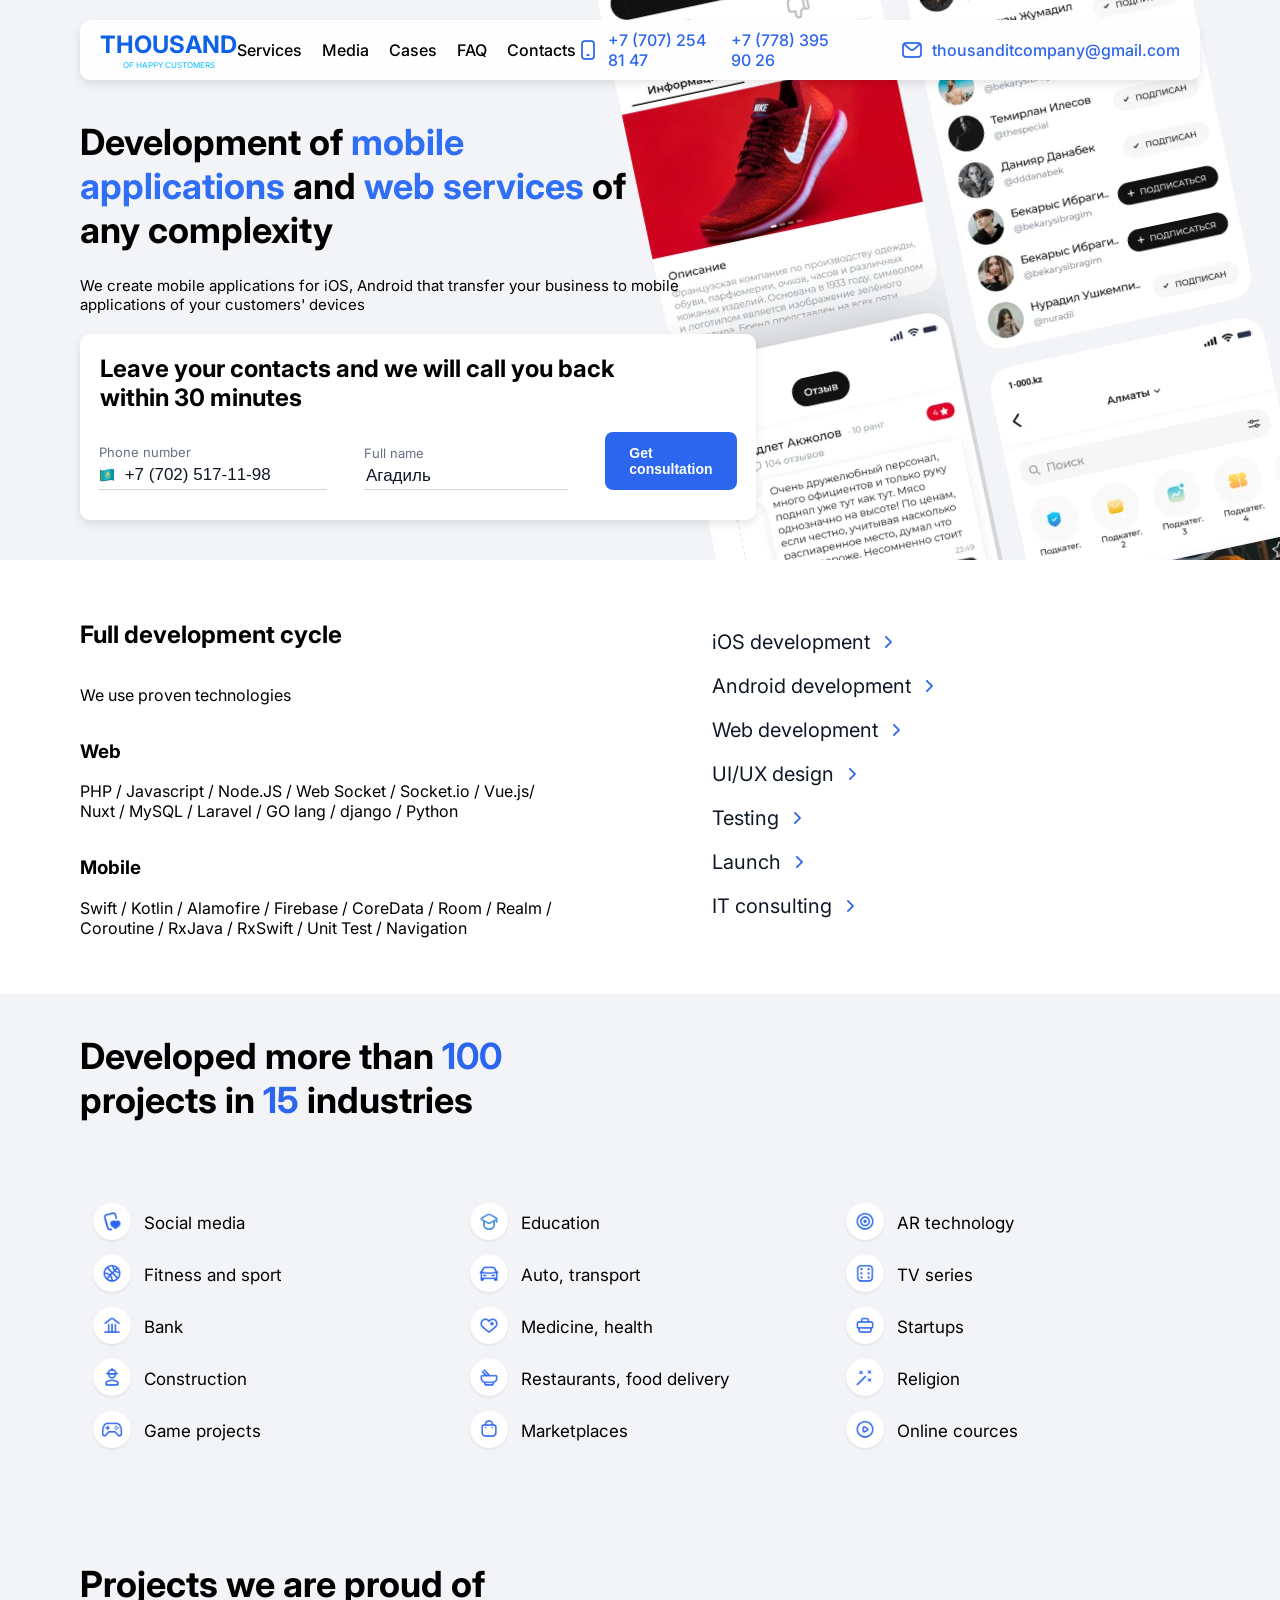
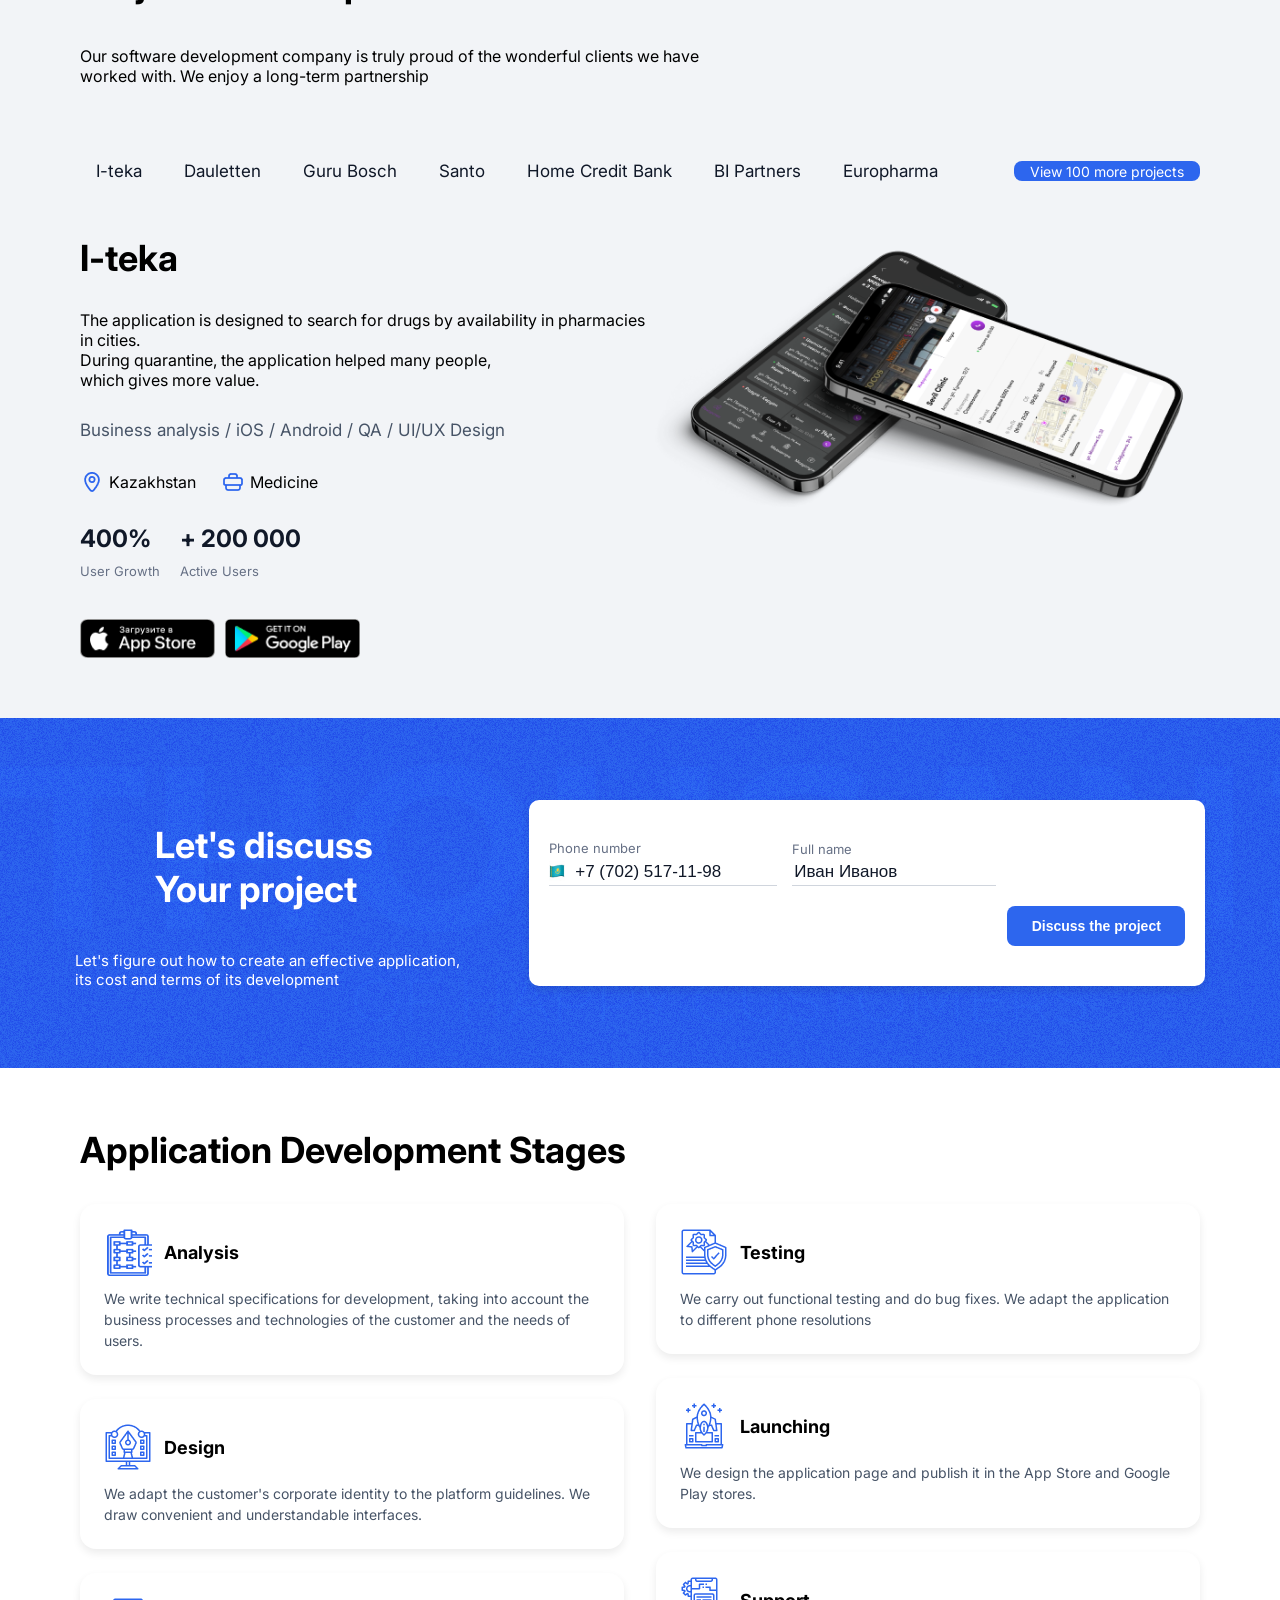
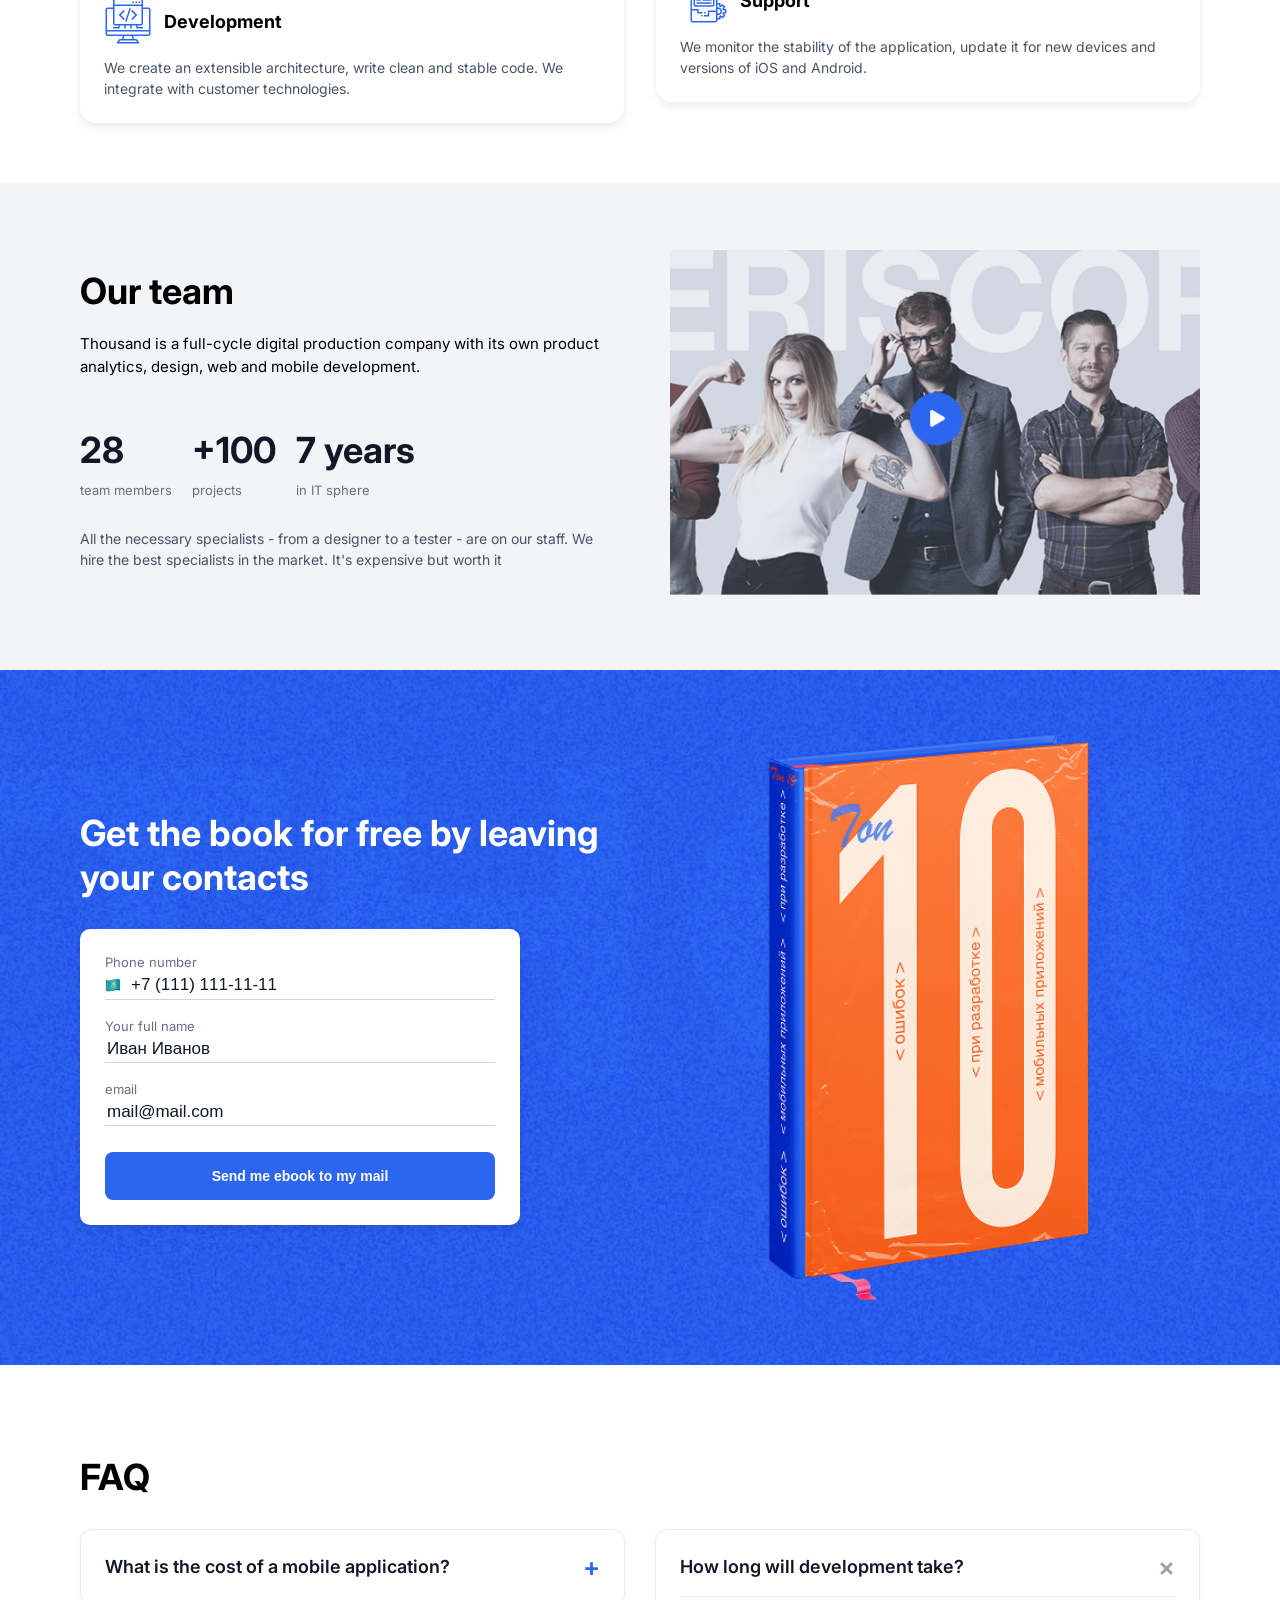
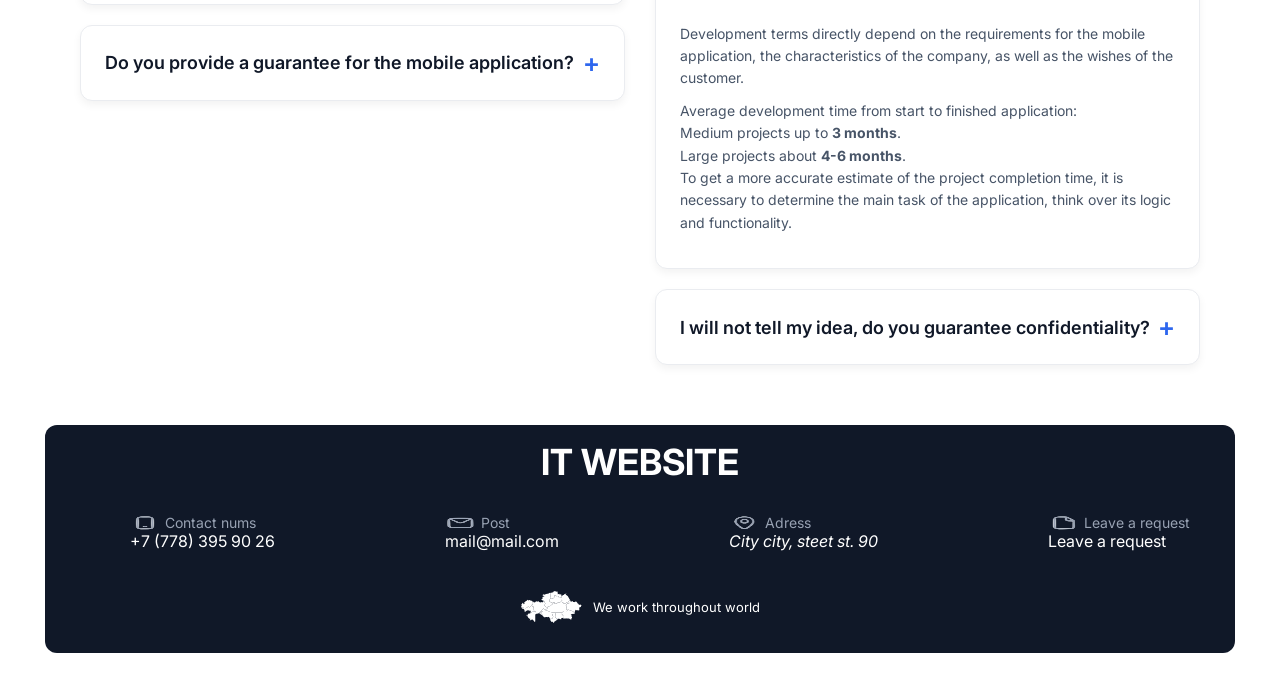
==== commit 31a02aba: "1" ====
--- a/index.html
+++ b/index.html
@@ -7,8 +7,7 @@
     <link rel="preconnect" href="https://fonts.googleapis.com">
     <link rel="preconnect" href="https://fonts.gstatic.com" crossorigin>
     <link href="https://fonts.googleapis.com/css2?family=Inter:wght@100..900&display=swap" rel="stylesheet">
-    <!-- <link rel="stylesheet" href="css/style.css"> -->
-     <link rel="stylesheet" href="scss/style.css">
+    <link rel="stylesheet" href="scss/style.css">
     <meta name="viewport" content="width=device-width, initial-scale=1.0">
 </head>
 
@@ -55,7 +54,8 @@
                         <img src="img/phone.png" alt="Телефон" class="phone_icon" /> +7 (111) 111 11 11</a>
                 </div>
                 <div class="contact_group">
-                    <a href="mailto:itcompany@mail.com" class="contact_link"><img src="img/email.png" alt="Email" class="email_icon" />itcompany@mail.com</a>
+                    <a href="mailto:itcompany@mail.com" class="contact_link"><img src="img/email.png" alt="Email"
+                            class="email_icon" />itcompany@mail.com</a>
                 </div>
             </div>
         </div>
@@ -91,12 +91,14 @@
         <main>
             <h1>
                 Development of <span class='text_blue'>mobile <br>
-                    applications</span> and <span class='text_blue'>web <br class="br_mob"> services</span> of <br class="br_pc">
+                    applications</span> and <span class='text_blue'>web <br class="br_mob"> services</span> of <br
+                    class="br_pc">
                 any complexity
             </h1>
             <p>
-                We create mobile applications for iOS, Android that <br class="br_mob"> transfer your <br class="br_mob"> business to mobile<br class="br_pc">
-                applications of your customers' devices
+                We create mobile applications for iOS, Android that <br class="br_mob"> transfer your business to
+                mobile<br class="br_pc">
+                applications of your <br class="br_mob">customers' devices
             </p>
             <div class="form">
                 <h2>
@@ -277,9 +279,10 @@
                     <h2 id="I-teka">
                         I-teka
                         <div class="links_bar_button" id="view_100_768">
-                    <a href="view_100">
-                        View 100 more projects
-                    </a>
+                            <a href="view_100">
+                                View 100 more projects
+                            </a>
+                        </div>
                     </h2>
                     <p class="p_page_3">
                         The application is designed to search for drugs by availability in pharmacies in cities. <br>
@@ -316,10 +319,10 @@
                         <img src="img/android.png">
                     </div>
                     <div class="links_bar_button" id="view_100425">
-                    <a href="view_100">
-                        View 100 more projects
-                    </a>
-                </div>
+                        <a href="view_100">
+                            View 100 more projects
+                        </a>
+                    </div>
                 </div>
 
                 <div class="text_and_img_page_3_right">
@@ -366,6 +369,186 @@
             </div>
         </div>
     </div>
+    
+    <div class="Application_Development_Stages">
+        <h2>Application Development Stages</h2>
+
+        <div class="Application_Development_Stages_left">
+            <div class="Application_Development_Stages_card">
+                <p class="Application_Development_Stages_up">
+                    <img src="img/planing.png" alt=""> Analysis
+                </p>
+                <p class="Application_Development_Stages_down">
+                    We write technical specifications for development, taking into account the business processes
+                    and technologies of the customer and the needs of users.
+                </p>
+            </div>
+
+            <div class="Application_Development_Stages_card">
+                <p class="Application_Development_Stages_up">
+                    <img src="img/graphic-design.png" alt=""> Design
+                </p>
+                <p class="Application_Development_Stages_down">
+                    We adapt the customer's corporate identity to the platform guidelines. We draw convenient and
+                    understandable interfaces.
+                </p>
+            </div>
+
+            <div class="Application_Development_Stages_card">
+                <p class="Application_Development_Stages_up">
+                    <img src="img/coding-language.png" alt=""> Development
+                </p>
+                <p class="Application_Development_Stages_down">
+                    We create an extensible architecture, write clean and stable code. We integrate with customer
+                    technologies.
+                </p>
+            </div>
+        </div>
+
+        <div class="Application_Development_Stages_right">
+            <div class="Application_Development_Stages_card">
+                <p class="Application_Development_Stages_up">
+                    <img src="img/security.png" alt=""> Testing
+                </p>
+                <p class="Application_Development_Stages_down">
+                    We carry out functional testing and do bug fixes. We adapt the application to different phone
+                    resolutions
+                </p>
+            </div>
+
+            <div class="Application_Development_Stages_card">
+                <p class="Application_Development_Stages_up">
+                    <img src="img/launching.png" alt=""> Launching
+                </p>
+                <p class="Application_Development_Stages_down">
+                    We design the application page and publish it in the App Store and Google Play stores.
+                </p>
+            </div>
+
+            <div class="Application_Development_Stages_card">
+                <p class="Application_Development_Stages_up">
+                    <img src="img/support.png" alt=""> Support
+                </p>
+                <p class="Application_Development_Stages_down">
+                    We monitor the stability of the application, update it for new devices and versions of iOS and
+                    Android.
+                </p>
+            </div>
+        </div>
+    </div>
+    
+    <div class="Our_team">
+        <div class="Our_team_left">
+            <h2>Our team</h2>
+            <p class="Our_team_desc">
+                Thousand is a full-cycle digital production company with its own product analytics, design, web and mobile development.
+            </p>
+            <div class="Our_team_img Our_team_img_mob">
+                <img src="img/team.png" alt="Our team">
+            </div>
+            <div class="procent team_stats">
+                <div class="team_stat_item">
+                    <span>28</span>
+                    <p>team members</p>
+                </div>
+                <div class="team_stat_item">
+                    <span>+100</span>
+                    <p>projects</p>
+                </div>
+                <div class="team_stat_item">
+                    <span>7 years</span>
+                    <p>in IT sphere</p>
+                </div>
+            </div>
+            <p class="Our_team_bottom">
+                All the necessary specialists - from a designer to a tester - are on our staff. We hire the best specialists in the market. It's expensive but worth it
+            </p>
+        </div>
+        <div class="Our_team_right">
+            <div class="Our_team_img">
+                <img src="img/team.png" alt="Our team">
+            </div>
+        </div>
+    </div>
+
+    <div class="book_section">
+        <div class="book_section_left">
+            <h2>Get the book for free by leaving your contacts</h2>
+            <div class="book_img_mob">
+                <img src="img/book.png" alt="Book">
+            </div>
+            <div class="form book_form">
+                <form>
+                    <div class="form_section">
+                        <label>Phone number</label>
+                        <div class="input_flag">
+                            <img src="img/kazahstan.png" class="flag-icon">
+                            <input type="tel" placeholder="+7 (111) 111-11-11">
+                        </div>
+                    </div>
+                    <div class="form_section">
+                        <label>Your full name</label>
+                        <input type="text" placeholder="Иван Иванов">
+                    </div>
+                    <div class="form_section">
+                        <label>email</label>
+                        <input type="email" placeholder="mail@mail.com">
+                    </div>
+                    <button class="button_form book_btn" type="submit">
+                        Send me ebook to my mail
+                    </button>
+                </form>
+            </div>
+        </div>
+        <div class="book_section_right">
+            <img src="img/book.png" alt="Book">
+        </div>
+    </div>
+
+    <div class="faq_section" id="faq">
+        <h2>FAQ</h2>
+        <div class="faq_container">
+            <div class="faq_col">
+                <div class="faq_item">
+                    <div class="faq_question">
+                        <span>What is the cost of a mobile application?</span>
+                        <span class="faq_icon">+</span>
+                    </div>
+                </div>
+                <div class="faq_item">
+                    <div class="faq_question">
+                        <span>Do you provide a guarantee for the mobile application?</span>
+                        <span class="faq_icon">+</span>
+                    </div>
+                </div>
+            </div>
+
+            <div class="faq_col">
+                <div class="faq_item faq_open">
+                    <div class="faq_question">
+                        <span>How long will development take?</span>
+                        <span class="faq_icon close">&times;</span>
+                    </div>
+                    <div class="faq_answer">
+                        <p>Development terms directly depend on the requirements for the mobile application, the characteristics of the company, as well as the wishes of the customer.</p>
+                        <p>
+                            Average development time from start to finished application:<br>
+                            Medium projects up to <strong>3 months</strong>.<br>
+                            Large projects about <strong>4-6 months</strong>.<br>
+                            To get a more accurate estimate of the project completion time, it is necessary to determine the main task of the application, think over its logic and functionality.
+                        </p>
+                    </div>
+                </div>
+                <div class="faq_item">
+                    <div class="faq_question">
+                        <span>I will not tell my idea, do you guarantee confidentiality?</span>
+                        <span class="faq_icon">+</span>
+                    </div>
+                </div>
+            </div>
+        </div>
+    </div>
+
     <footer>
         <h2>
             IT WEBSITE
--- a/scss/style.css
+++ b/scss/style.css
@@ -616,6 +616,226 @@
   margin-bottom: 0;
 }
 
+/* --- Application Development Stages --- */
+.Application_Development_Stages {
+  display: flex;
+  flex-direction: row;
+  justify-content: space-between;
+  align-items: stretch;
+  gap: 32px;
+  flex-wrap: wrap;
+  margin: 60px 80px;
+}
+.Application_Development_Stages h2 {
+  width: 100%;
+  font-size: 36px;
+  font-weight: 700;
+  margin: 0;
+}
+.Application_Development_Stages_left, .Application_Development_Stages_right {
+  flex: 1;
+  min-width: 0;
+  display: flex;
+  flex-direction: column;
+  justify-content: flex-start;
+  align-items: stretch;
+  gap: 24px;
+}
+.Application_Development_Stages_card {
+  padding: 24px;
+  background: #FFFFFF;
+  border-radius: 16px;
+  box-shadow: 0 4px 8px rgba(0, 0, 0, 0.08);
+}
+.Application_Development_Stages_up {
+  display: flex;
+  flex-direction: row;
+  justify-content: flex-start;
+  align-items: center;
+  gap: 12px;
+  font-size: 18px;
+  font-weight: 700;
+  margin: 0 0 12px;
+}
+.Application_Development_Stages_up img {
+  width: 48px;
+  height: 48px;
+}
+.Application_Development_Stages_down {
+  font-size: 14px;
+  line-height: 1.5;
+  color: #475467;
+  margin: 0;
+}
+
+/* --- Our team --- */
+.Our_team {
+  background-color: #F2F4F7;
+  display: flex;
+  flex-direction: row;
+  justify-content: space-between;
+  align-items: center;
+  gap: 60px;
+  padding: 60px 80px;
+}
+.Our_team_left {
+  flex: 1;
+  display: flex;
+  flex-direction: column;
+  justify-content: flex-start;
+  align-items: stretch;
+}
+.Our_team_left h2 {
+  font-size: 36px;
+  font-weight: 700;
+  margin: 0 0 20px 0;
+}
+.Our_team_desc {
+  font-size: 15px;
+  line-height: 1.5;
+  margin: 0 0 20px 0;
+}
+.Our_team .team_stats span {
+  font-size: 36px;
+}
+.Our_team_bottom {
+  font-size: 14px;
+  line-height: 1.5;
+  color: #475467;
+  margin-top: 30px;
+}
+.Our_team_right {
+  flex: 1;
+  display: flex;
+  justify-content: center;
+}
+.Our_team_img img {
+  width: 100%;
+  max-width: 550px;
+  height: auto;
+  border-radius: 12px;
+}
+.Our_team_img_mob {
+  display: none;
+}
+
+/* --- Book section --- */
+.book_section {
+  background-color: #2D66EE;
+  background-image: url("../img/Fr.png");
+  background-repeat: no-repeat;
+  background-size: cover;
+  padding: 60px 80px;
+  display: flex;
+  flex-direction: row;
+  justify-content: space-between;
+  align-items: center;
+  gap: 40px;
+}
+.book_section_left {
+  flex: 1;
+  max-width: 550px;
+}
+.book_section_left h2 {
+  color: #FFFFFF;
+  font-size: 36px;
+  font-weight: 700;
+  margin: 0 0 30px 0;
+}
+.book_section .book_form {
+  width: 100%;
+  max-width: 440px;
+  min-height: auto;
+  padding: 25px;
+}
+.book_section .book_form form {
+  display: flex;
+  flex-direction: column;
+  justify-content: flex-start;
+  align-items: stretch;
+  gap: 18px;
+}
+.book_section .book_btn {
+  width: 100%;
+  height: 48px;
+  text-align: center;
+  padding: 0;
+  margin-top: 8px;
+}
+.book_section_right {
+  flex: 1;
+  display: flex;
+  justify-content: center;
+}
+.book_section_right img {
+  max-width: 380px;
+  width: 100%;
+  height: auto;
+}
+.book_section .book_img_mob {
+  display: none;
+}
+
+/* --- FAQ --- */
+.faq_section {
+  margin: 60px 80px;
+}
+.faq_section h2 {
+  font-size: 36px;
+  font-weight: 700;
+  margin-bottom: 30px;
+}
+.faq_section .faq_container {
+  display: flex;
+  flex-direction: row;
+  justify-content: flex-start;
+  align-items: flex-start;
+  gap: 30px;
+}
+.faq_section .faq_col {
+  flex: 1;
+  display: flex;
+  flex-direction: column;
+  justify-content: flex-start;
+  align-items: stretch;
+  gap: 20px;
+}
+.faq_section .faq_item {
+  background: #FFFFFF;
+  border-radius: 12px;
+  padding: 24px;
+  box-shadow: 0 4px 8px rgba(0, 0, 0, 0.05);
+  border: 1px solid #EAECF0;
+}
+.faq_section .faq_question {
+  display: flex;
+  flex-direction: row;
+  justify-content: space-between;
+  align-items: center;
+  font-size: 18px;
+  font-weight: 600;
+  color: #101828;
+}
+.faq_section .faq_icon {
+  font-size: 26px;
+  color: #2D66EE;
+  line-height: 1;
+}
+.faq_section .faq_icon.close {
+  color: #98A2B3;
+}
+.faq_section .faq_answer {
+  margin-top: 16px;
+  font-size: 14px;
+  line-height: 1.6;
+  color: #475467;
+  border-top: 1px solid #EAECF0;
+  padding-top: 16px;
+}
+.faq_section .faq_answer p {
+  margin: 10px 0;
+}
+
 footer {
   background-color: #101828;
   margin: 0 45px 20px 45px;
@@ -690,6 +910,50 @@
   .page_background::after {
     width: 200px;
     right: -30px;
+  }
+  .Application_Development_Stages {
+    margin: 30px 20px;
+    flex-direction: column;
+    gap: 20px;
+  }
+  .Application_Development_Stages_left, .Application_Development_Stages_right {
+    gap: 20px;
+  }
+  .Our_team {
+    flex-direction: column;
+    padding: 30px 20px;
+    gap: 30px;
+  }
+  .Our_team_right {
+    display: none;
+  }
+  .Our_team_img_mob {
+    display: block;
+    margin: 15px 0;
+  }
+  .book_section {
+    flex-direction: column;
+    padding: 30px 20px;
+    gap: 30px;
+  }
+  .book_section_right {
+    display: none;
+  }
+  .book_section .book_img_mob {
+    display: flex;
+    justify-content: center;
+    margin-bottom: 20px;
+  }
+  .book_section .book_img_mob img {
+    max-width: 280px;
+    width: 100%;
+  }
+  .faq_section {
+    margin: 30px 20px;
+  }
+  .faq_section .faq_container {
+    flex-direction: column;
+    gap: 15px;
   }
   .form_discuss_left {
     align-self: start;
@@ -870,6 +1134,46 @@
   .br_pc {
     display: none;
   }
+  .Application_Development_Stages {
+    margin: 20px 15px;
+  }
+  .Application_Development_Stages h2 {
+    font-size: 24px;
+  }
+  .Our_team {
+    padding: 25px 15px;
+  }
+  .Our_team_left h2 {
+    font-size: 26px;
+  }
+  .Our_team .team_stats {
+    flex-wrap: wrap;
+    gap: 15px;
+  }
+  .Our_team .team_stats span {
+    font-size: 28px;
+  }
+  .book_section {
+    padding: 25px 15px;
+  }
+  .book_section_left h2 {
+    font-size: 24px;
+  }
+  .book_section .book_form {
+    padding: 15px;
+  }
+  .faq_section {
+    margin: 20px 15px;
+  }
+  .faq_section h2 {
+    font-size: 24px;
+  }
+  .faq_section .faq_question {
+    font-size: 15px;
+  }
+  .faq_section .faq_item {
+    padding: 16px;
+  }
   .footer_content {
     width: 154px;
     height: 54px;
@@ -912,18 +1216,20 @@
   .page_background::before {
     width: 140px;
     right: 140px;
+    top: -10%;
     animation: moveColMobile1 20s linear infinite;
   }
   .page_background::after {
     width: 140px;
     right: -10px;
+    top: -10%;
     animation: moveColMobile2 20s linear infinite;
   }
   .form {
     width: 100%;
     height: auto;
     padding: 15px;
-    margin-top: 350px;
+    margin-top: 180px;
   }
   .form h2 {
     font-size: 18px;
@@ -1103,4 +1409,33 @@
     gap: 20px;
     margin-left: 0;
   }
+}
+@media (max-width: 425px) {
+  .form_discuss_right .form {
+    width: 100%;
+    height: auto;
+    padding: 25px 20px;
+    margin-top: 25px;
+  }
+  #form_field {
+    margin-left: 0;
+    padding-top: 0;
+    width: 100%;
+  }
+  .form_f {
+    flex-direction: column;
+    width: 100%;
+    gap: 15px;
+  }
+  .form_section,
+  .form_section input,
+  .input_flag,
+  .input_flag input {
+    width: 100%;
+  }
+  #button_form {
+    width: 220px;
+    align-self: center;
+    margin: 10px auto 0;
+  }
 }/*# sourceMappingURL=style.css.map */
